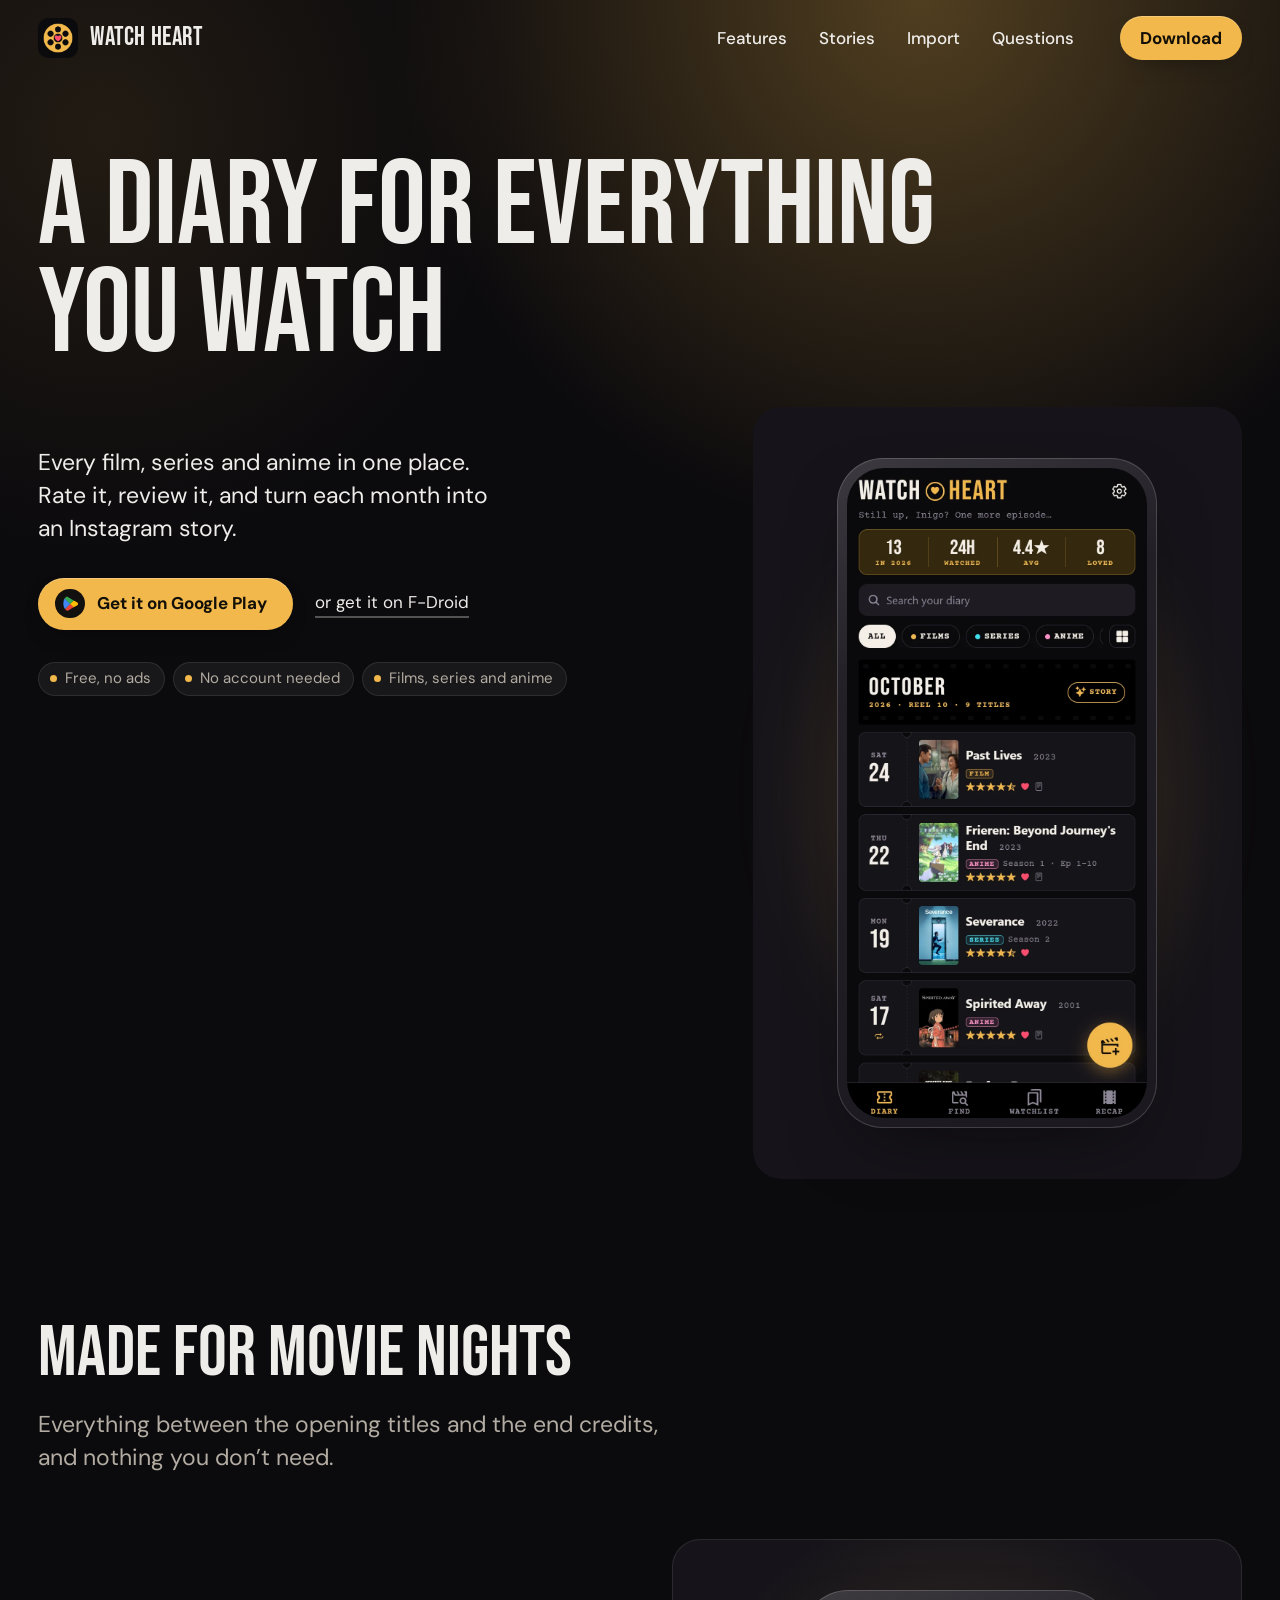
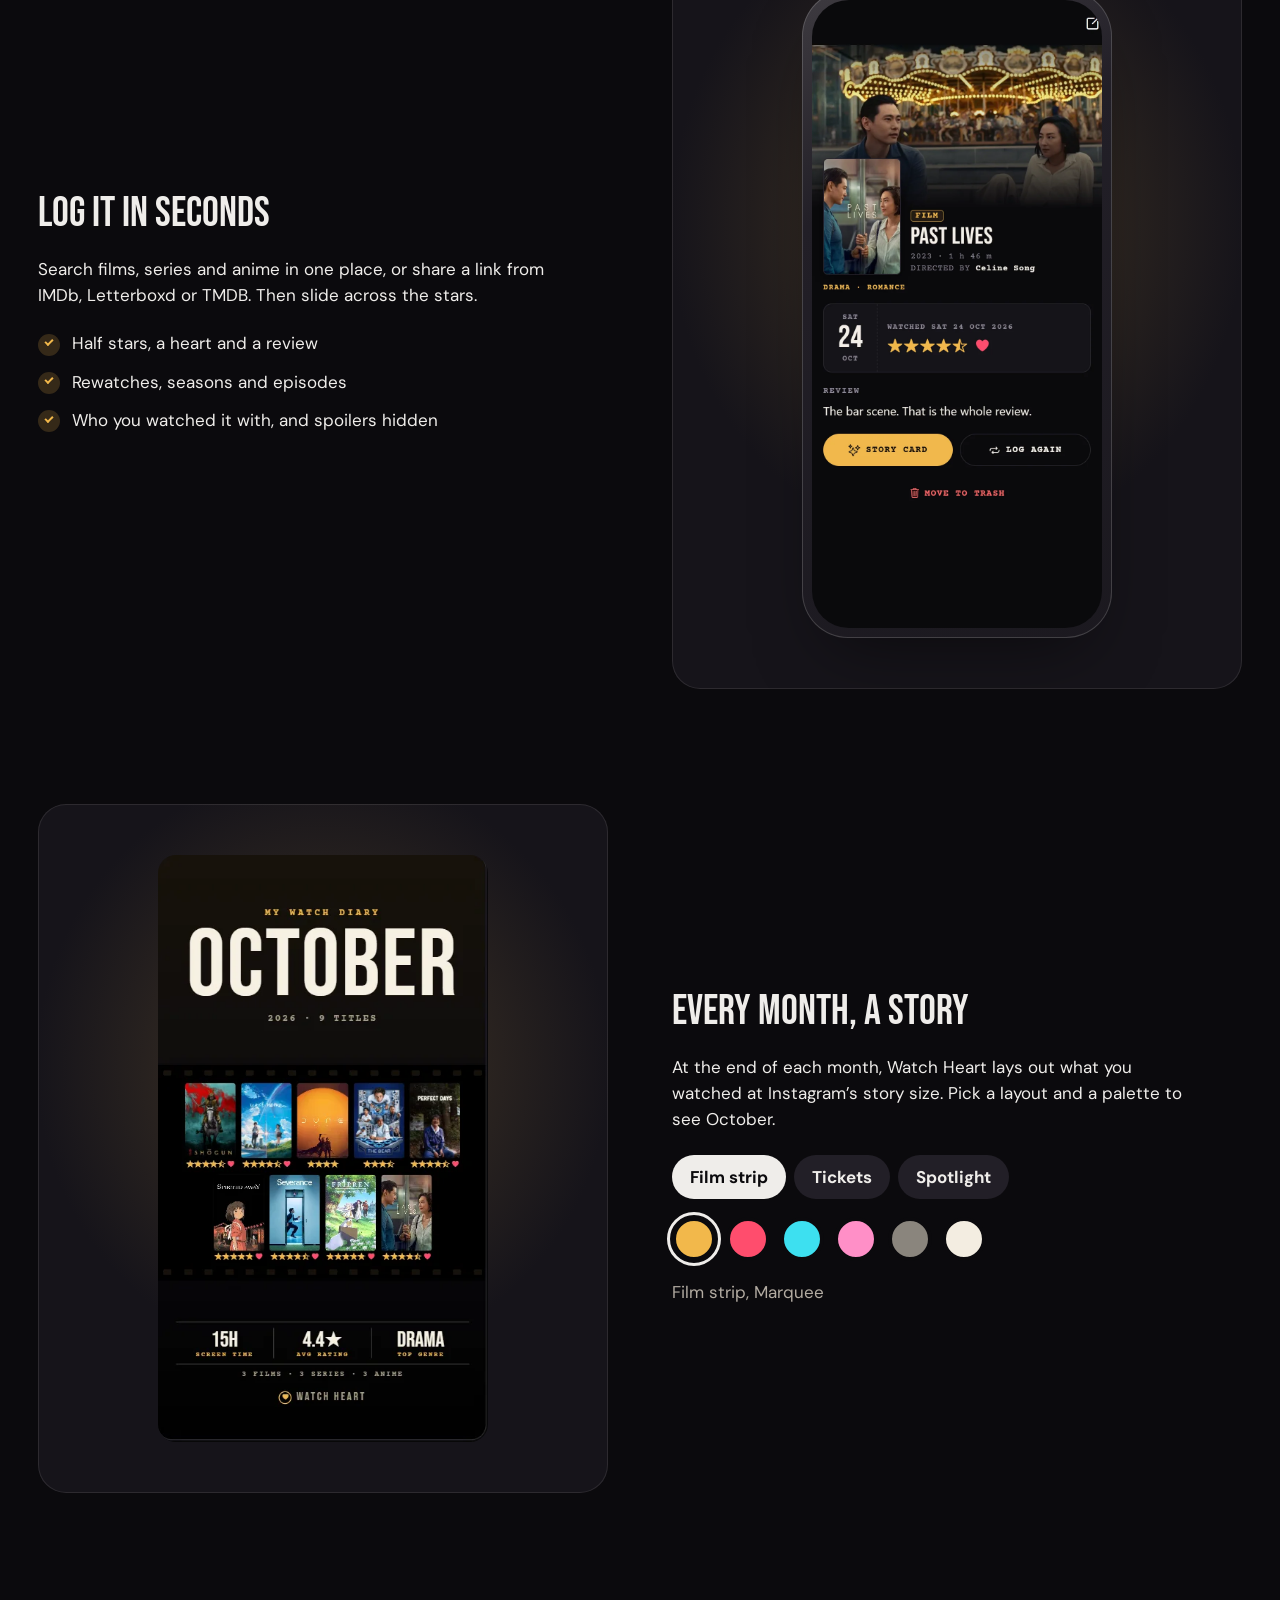
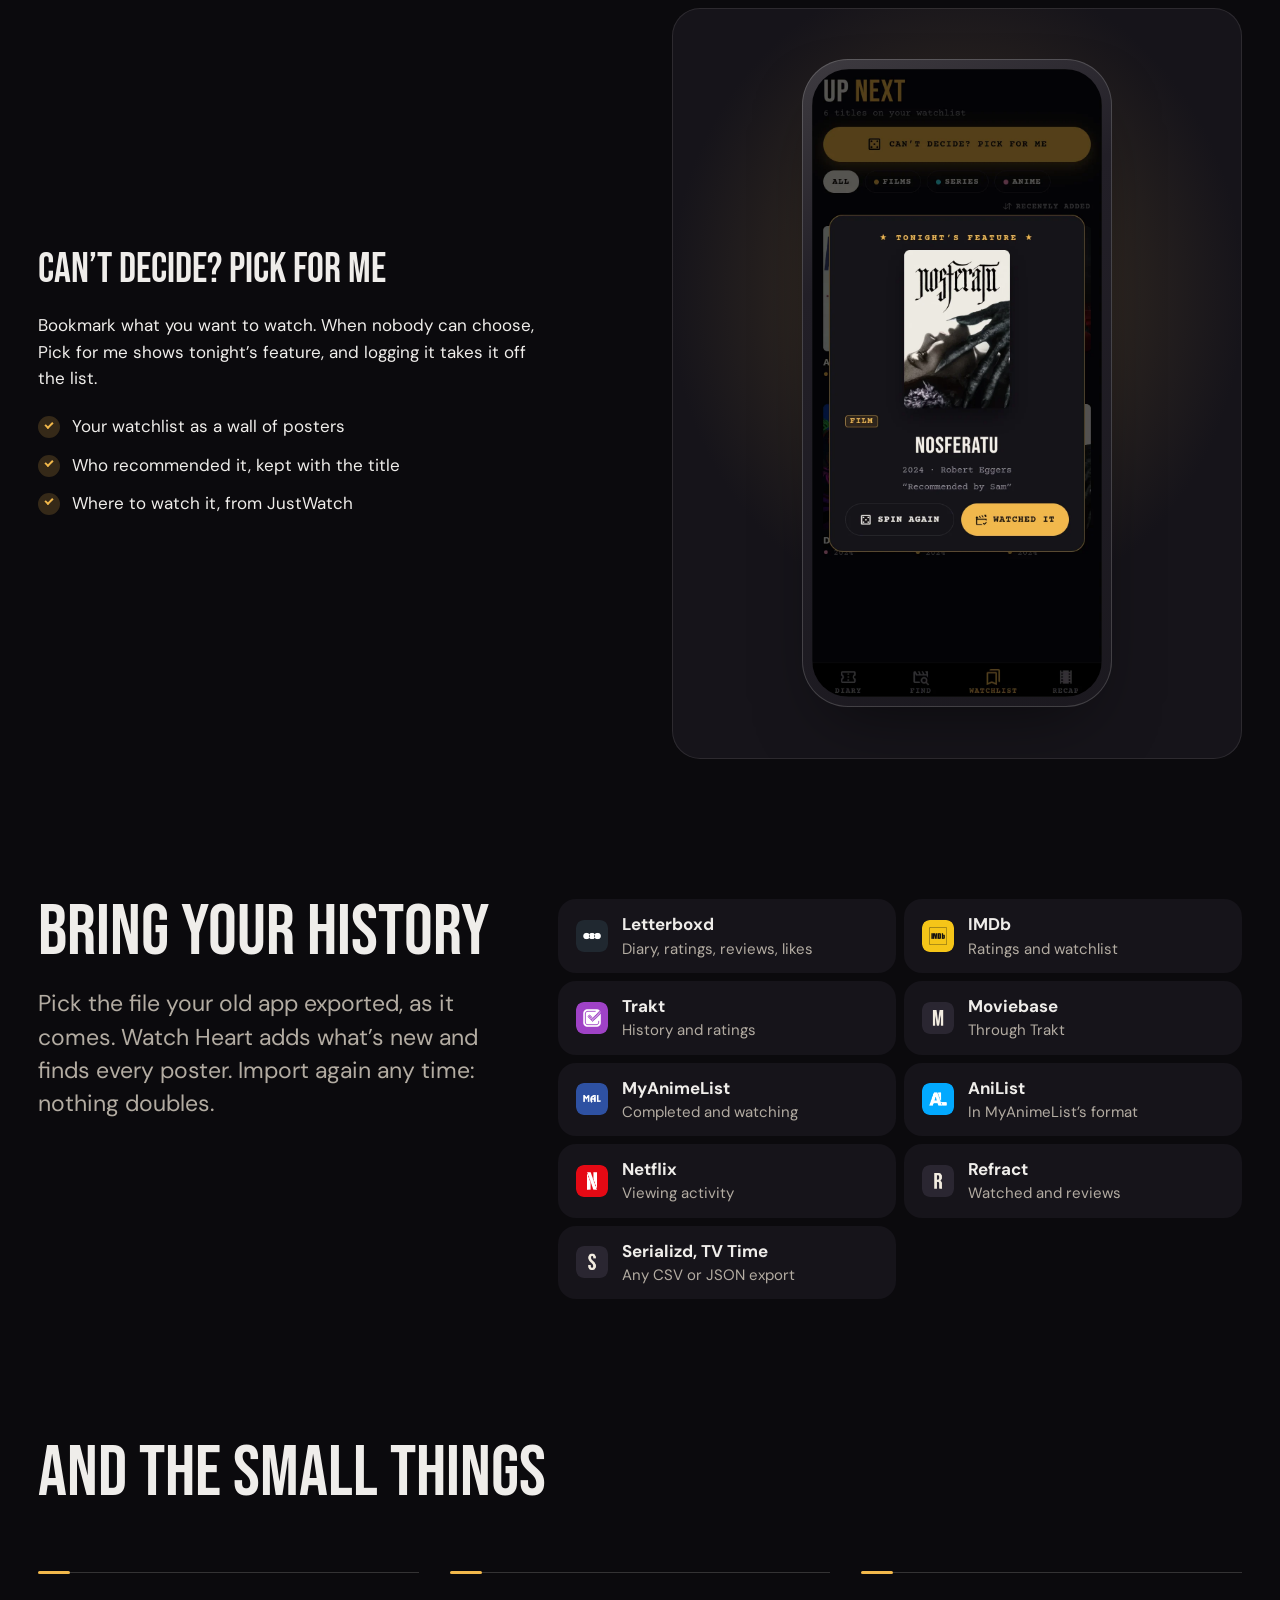
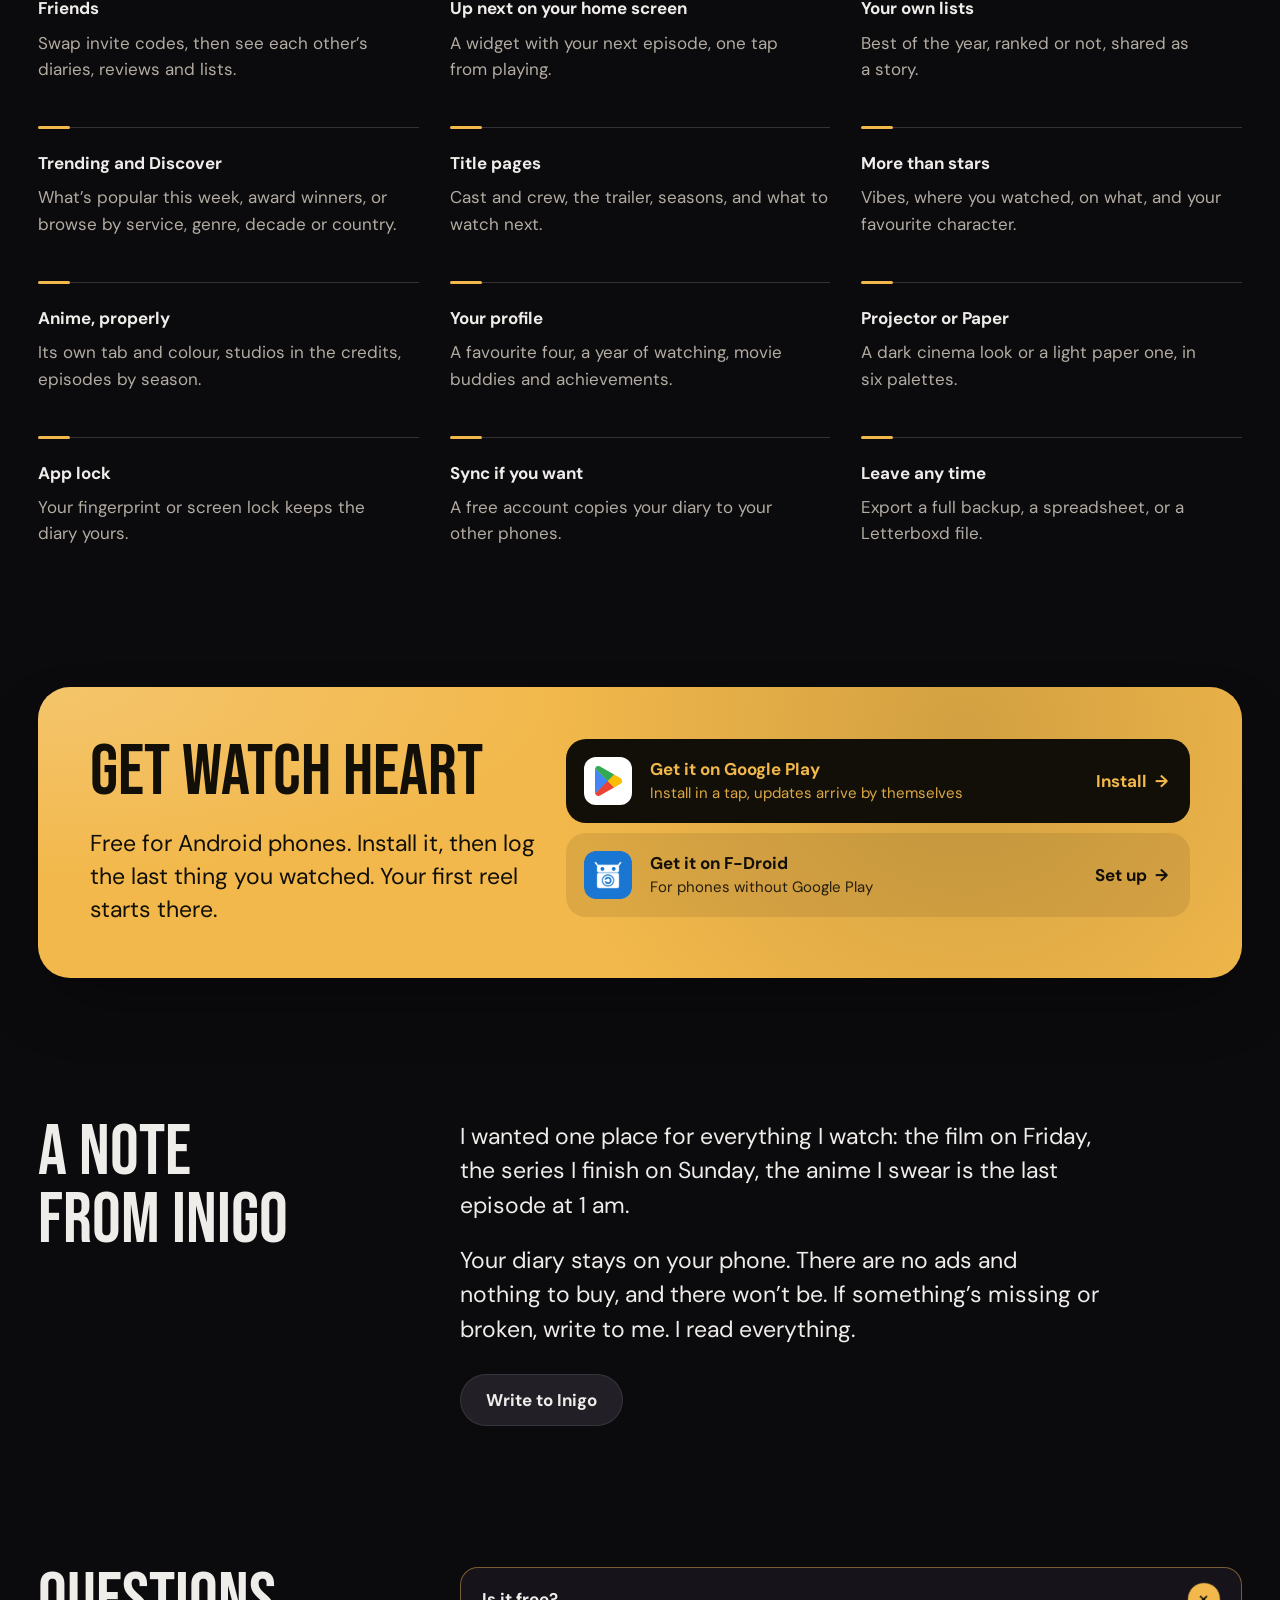
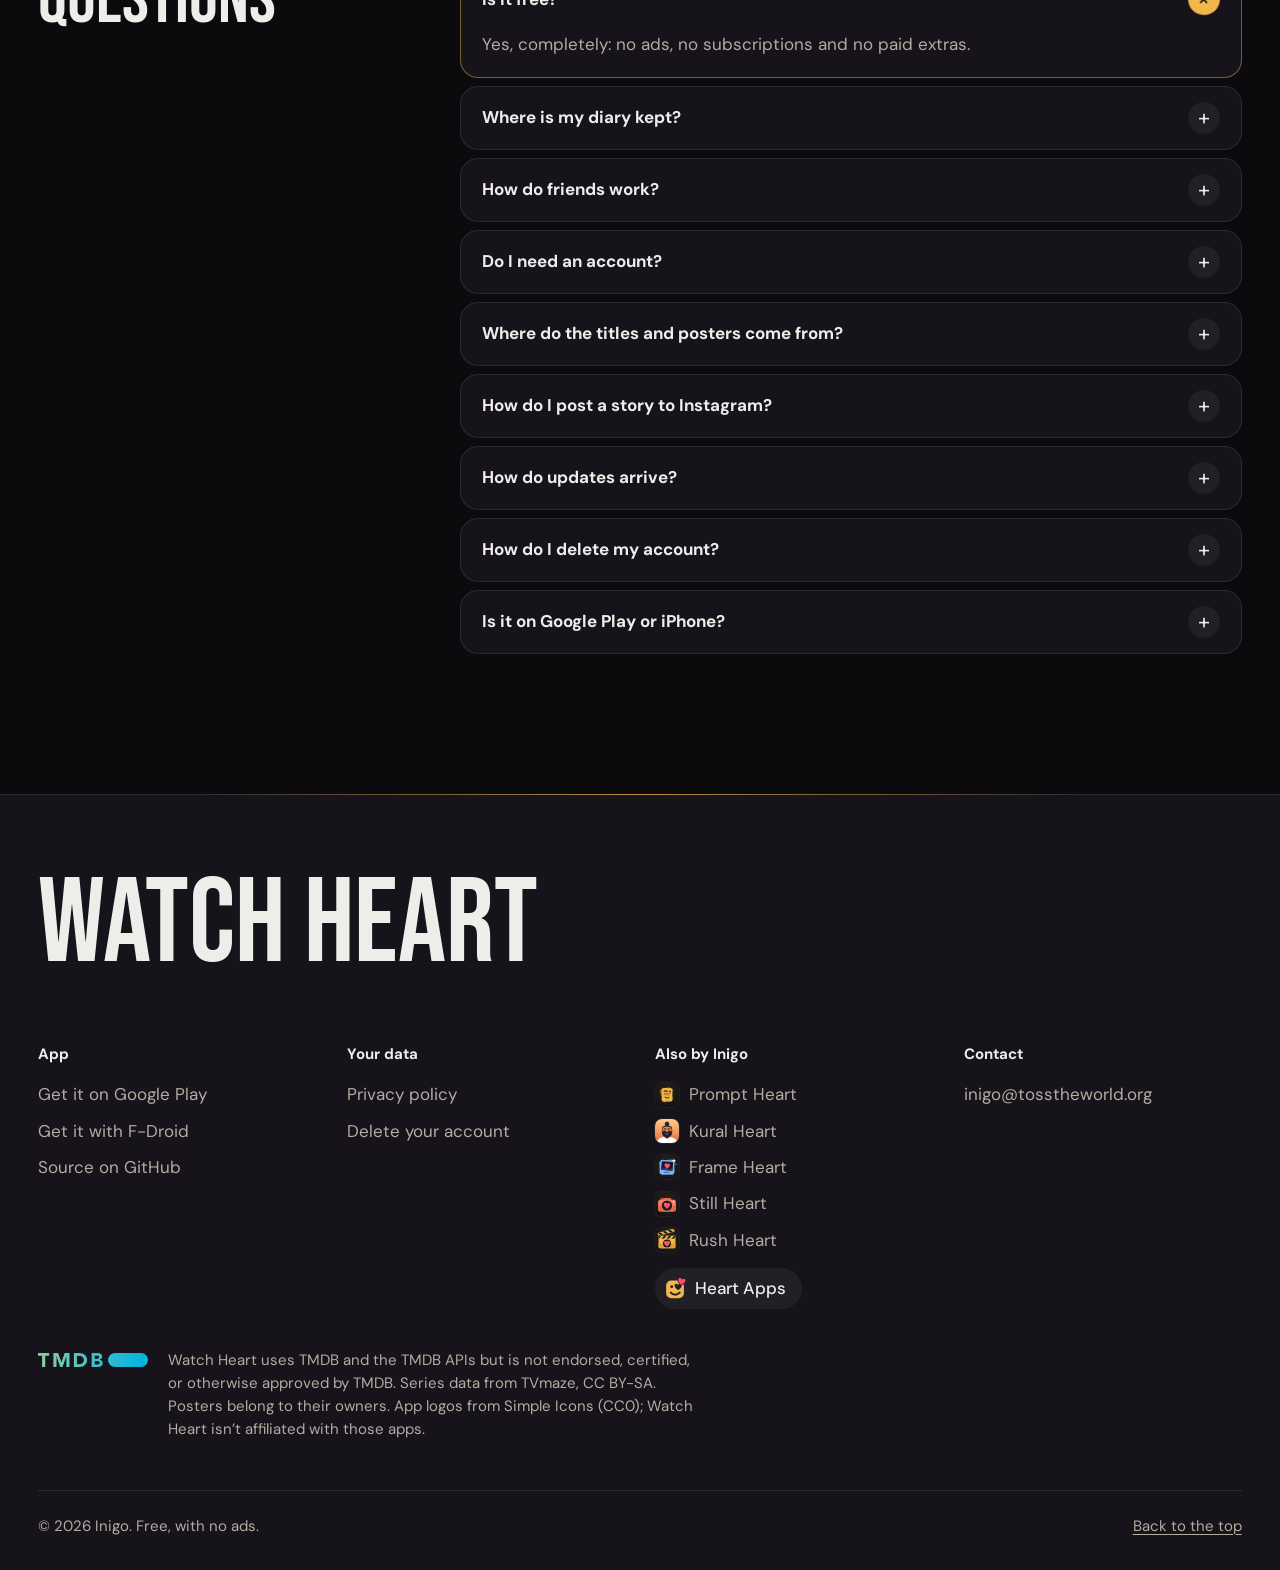
==== index.html @ 6d8dd328 "Point downloads to Google Play Watch Heart is live on Google Play. The hero, the ways list, the foot" ====
<!doctype html>
<html lang="en">
<head>
  <meta charset="utf-8">
  <meta name="viewport" content="width=device-width, initial-scale=1">
  <meta name="color-scheme" content="dark">
  <title>Watch Heart · Film, series and anime diary for Android</title>
  <meta name="description" content="Watch Heart is a free Android diary for every film, series and anime you watch. Rate in half stars, review, keep a watchlist, import from Letterboxd, IMDb, Trakt and more, and turn each month into an Instagram story.">
  <meta name="theme-color" content="#0B0A0D">
  <meta property="og:title" content="Watch Heart">
  <meta property="og:description" content="Your film, series and anime diary. Free, no ads.">
  <meta property="og:image" content="https://inigo-code.github.io/watch-heart-site/assets/stories/strip-marquee.webp">
  <link rel="icon" href="assets/favicon.png">
  <link rel="preconnect" href="https://fonts.googleapis.com">
  <link rel="preconnect" href="https://fonts.gstatic.com" crossorigin>
  <link href="https://fonts.googleapis.com/css2?family=Bebas+Neue&family=DM+Sans:opsz,wght@9..40,400;9..40,500;9..40,700&display=swap" rel="stylesheet">
  <link rel="stylesheet" href="heart.css">
  <link rel="stylesheet" href="theme.css">
  <script>document.documentElement.classList.add('js')</script>
</head>
<body>
<main id="top">

  <header class="bar wrap">
    <a class="brand" href="#top" aria-label="Watch Heart, back to top"><img src="assets/icon.png" width="40" height="40" alt="">Watch Heart</a>
    <nav aria-label="Sections">
      <a href="#features">Features</a>
      <a href="#stories">Stories</a>
      <a href="#import">Import</a>
      <a href="#questions">Questions</a>
    </nav>
    <a class="button button-small" href="#get">Download</a>
  </header>

  <!-- The headline across the page, then the words beside the diary -->
  <section class="hero wrap" aria-labelledby="hero-title">
    <div class="hero-text">
      <h1 id="hero-title" class="h1" data-reveal>A diary for everything<br> you watch</h1>
      <div class="hero-side">
        <p class="lede" data-reveal style="--i:1">Every film, series and anime in one place. Rate it, review it, and turn each month into an Instagram story.</p>
        <p class="actions" data-reveal style="--i:2">
          <a class="button" href="https://play.google.com/store/apps/details?id=com.inigocode.watchheart"><svg class="play-logo" viewBox="0 0 29 32" aria-hidden="true" focusable="false"><path d="M13.54 15.28.12 29.34a3.66 3.66 0 0 0 5.33 2.16l15.1-8.6Z" fill="#EA4335"/><path d="m27.11 12.89-6.53-3.74-7.35 6.45 7.38 7.28 6.48-3.7a3.54 3.54 0 0 0 1.5-4.79 3.62 3.62 0 0 0-1.5-1.5z" fill="#FBBC04"/><path d="M.12 2.66a3.57 3.57 0 0 0-.12.92v24.84a3.57 3.57 0 0 0 .12.92L14 15.64Z" fill="#4285F4"/><path d="m13.64 16 6.94-6.85L5.5.51A3.73 3.73 0 0 0 3.63 0 3.64 3.64 0 0 0 .12 2.65Z" fill="#34A853"/></svg>Get it on Google Play</a>
          <a class="link" href="fdroid.html">or get it on F-Droid</a>
        </p>
        <ul class="facts" data-reveal style="--i:3"><li>Free, no ads</li><li>No account needed</li><li>Films, series and anime</li></ul>
      </div>
    </div>
    <figure class="hero-media"><div class="phone" data-reveal style="--i:2"><img src="assets/screens/diary.webp" width="824" height="1784" alt="The diary: October as a reel of film, each viewing a ticket stub with its poster, stars and a heart" fetchpriority="high"></div></figure>
  </section>

  <!-- Three things it does, one picture each -->
  <section id="features" class="section wrap" aria-labelledby="features-title">
    <div class="head">
      <h2 id="features-title" class="h2" data-reveal>Made for movie nights</h2>
      <p data-reveal style="--i:1">Everything between the opening titles and the end credits, and nothing you don’t need.</p>
    </div>
    <div class="rows">
      <article class="row" aria-labelledby="f1">
        <div class="row-text">
          <h3 id="f1" class="h3" data-reveal>Log it in seconds</h3>
          <p data-reveal style="--i:1">Search films, series and anime in one place, or share a link from IMDb, Letterboxd or TMDB. Then slide across the stars.</p>
          <ul class="ticks" data-reveal style="--i:2">
            <li>Half stars, a heart and a review</li>
            <li>Rewatches, seasons and episodes</li>
            <li>Who you watched it with, and spoilers hidden</li>
          </ul>
        </div>
        <figure class="row-media"><div class="phone" data-reveal><img src="assets/screens/entry.webp" width="824" height="1784" alt="Past Lives in the diary: watched Saturday, four and a half stars, loved, with a one-line review" loading="lazy" decoding="async"></div></figure>
      </article>

      <article id="stories" class="row" aria-labelledby="f2">
        <div class="row-text">
          <h3 id="f2" class="h3" data-reveal>Every month, a story</h3>
          <p data-reveal style="--i:1">At the end of each month, Watch Heart lays out what you watched at Instagram’s story size. Pick a layout and a palette to see October.</p>
          <div class="maker" data-reveal style="--i:2">
            <div class="choice" role="radiogroup" aria-label="Layout" id="layouts">
              <button type="button" role="radio" aria-checked="true" data-layout="strip">Film strip</button>
              <button type="button" role="radio" aria-checked="false" data-layout="tickets">Tickets</button>
              <button type="button" role="radio" aria-checked="false" data-layout="spotlight">Spotlight</button>
            </div>
            <div class="swatches" role="radiogroup" aria-label="Palette" id="palettes">
              <button type="button" role="radio" aria-checked="true" data-palette="marquee" aria-label="Marquee" style="--sw:#F2B84B"></button>
              <button type="button" role="radio" aria-checked="false" data-palette="velvet" aria-label="Velvet" style="--sw:#FF4D6D"></button>
              <button type="button" role="radio" aria-checked="false" data-palette="neon" aria-label="Neon" style="--sw:#3DE0F0"></button>
              <button type="button" role="radio" aria-checked="false" data-palette="sakura" aria-label="Sakura" style="--sw:#FF8FC7"></button>
              <button type="button" role="radio" aria-checked="false" data-palette="noir" aria-label="Noir" style="--sw:#8A857D"></button>
              <button type="button" role="radio" aria-checked="false" data-palette="paper" aria-label="Paper" style="--sw:#F3EDE1"></button>
            </div>
            <p class="soft" id="story-name" aria-live="polite">Film strip, Marquee</p>
          </div>
        </div>
        <figure class="row-media"><img class="story" id="story-img" src="assets/stories/strip-marquee.webp" width="540" height="960" alt="October as a film-strip story in the Marquee palette: nine posters, 15 hours watched, 4.4 stars on average" loading="lazy" decoding="async" data-reveal></figure>
      </article>

      <article class="row" aria-labelledby="f3">
        <div class="row-text">
          <h3 id="f3" class="h3" data-reveal>Can’t decide? Pick for me</h3>
          <p data-reveal style="--i:1">Bookmark what you want to watch. When nobody can choose, Pick for me shows tonight’s feature, and logging it takes it off the list.</p>
          <ul class="ticks" data-reveal style="--i:2">
            <li>Your watchlist as a wall of posters</li>
            <li>Who recommended it, kept with the title</li>
            <li>Where to watch it, from JustWatch</li>
          </ul>
        </div>
        <figure class="row-media"><div class="phone" data-reveal><img src="assets/screens/pick.webp" width="824" height="1784" alt="Tonight’s feature: the watchlist picks Nosferatu, recommended by Sam" loading="lazy" decoding="async"></div></figure>
      </article>
    </div>
  </section>

  <!-- Import: the apps it reads, as a plain list -->
  <section id="import" class="section wrap" aria-labelledby="import-title">
    <div class="import">
      <div class="head">
        <h2 id="import-title" class="h2" data-reveal>Bring your history</h2>
        <p data-reveal style="--i:1">Pick the file your old app exported, as it comes. Watch Heart adds what’s new and finds every poster. Import again any time: nothing doubles.</p>
      </div>
      <ul class="sources" data-reveal style="--i:1">
        <li><img src="assets/logos/letterboxd.png" width="32" height="32" alt=""><span><strong>Letterboxd</strong><span>Diary, ratings, reviews, likes</span></span></li>
        <li><img src="assets/logos/imdb.png" width="32" height="32" alt=""><span><strong>IMDb</strong><span>Ratings and watchlist</span></span></li>
        <li><img src="assets/logos/trakt.png" width="32" height="32" alt=""><span><strong>Trakt</strong><span>History and ratings</span></span></li>
        <li><img src="assets/logos/moviebase.png" width="32" height="32" alt=""><span><strong>Moviebase</strong><span>Through Trakt</span></span></li>
        <li><img src="assets/logos/myanimelist.png" width="32" height="32" alt=""><span><strong>MyAnimeList</strong><span>Completed and watching</span></span></li>
        <li><img src="assets/logos/anilist.png" width="32" height="32" alt=""><span><strong>AniList</strong><span>In MyAnimeList’s format</span></span></li>
        <li><img src="assets/logos/netflix.png" width="32" height="32" alt=""><span><strong>Netflix</strong><span>Viewing activity</span></span></li>
        <li><img src="assets/logos/refract.png" width="32" height="32" alt=""><span><strong>Refract</strong><span>Watched and reviews</span></span></li>
        <li><img src="assets/logos/serializd.png" width="32" height="32" alt=""><span><strong>Serializd, TV Time</strong><span>Any CSV or JSON export</span></span></li>
      </ul>
    </div>
  </section>

  <!-- The smaller things, as a plain list -->
  <section class="section wrap" aria-labelledby="more-title">
    <div class="head"><h2 id="more-title" class="h2" data-reveal>And the small things</h2></div>
    <dl class="more" data-reveal style="--i:1">
      <div><dt>Friends</dt><dd>Swap invite codes, then see each other’s diaries, reviews and lists.</dd></div>
      <div><dt>Up next on your home screen</dt><dd>A widget with your next episode, one tap from playing.</dd></div>
      <div><dt>Your own lists</dt><dd>Best of the year, ranked or not, shared as a story.</dd></div>
      <div><dt>Trending and Discover</dt><dd>What’s popular this week, award winners, or browse by service, genre, decade or country.</dd></div>
      <div><dt>Title pages</dt><dd>Cast and crew, the trailer, seasons, and what to watch next.</dd></div>
      <div><dt>More than stars</dt><dd>Vibes, where you watched, on what, and your favourite character.</dd></div>
      <div><dt>Anime, properly</dt><dd>Its own tab and colour, studios in the credits, episodes by season.</dd></div>
      <div><dt>Your profile</dt><dd>A favourite four, a year of watching, movie buddies and achievements.</dd></div>
      <div><dt>Projector or Paper</dt><dd>A dark cinema look or a light paper one, in six palettes.</dd></div>
      <div><dt>App lock</dt><dd>Your fingerprint or screen lock keeps the diary yours.</dd></div>
      <div><dt>Sync if you want</dt><dd>A free account copies your diary to your other phones.</dd></div>
      <div><dt>Leave any time</dt><dd>Export a full backup, a spreadsheet, or a Letterboxd file.</dd></div>
    </dl>
  </section>

  <!-- Get it -->
  <section id="get" class="section wrap" aria-labelledby="get-title">
    <div class="get">
      <div class="head">
        <h2 id="get-title" class="h2" data-reveal>Get Watch Heart</h2>
        <p data-reveal style="--i:1">Free for Android phones. Install it, then log the last thing you watched. Your first reel starts there.</p>
      </div>
      <div class="ways">
        <a class="way way-main" href="https://play.google.com/store/apps/details?id=com.inigocode.watchheart" data-reveal><img class="way-play" src="assets/logos/google-play.svg" width="48" height="48" alt=""><span><strong>Get it on Google Play</strong><span>Install in a tap, updates arrive by themselves</span></span><span class="go">Install</span></a>
        <a class="way" href="fdroid.html" data-reveal style="--i:1"><img src="assets/logos/fdroid.png" width="48" height="48" alt=""><span><strong>Get it on F-Droid</strong><span>For phones without Google Play</span></span><span class="go">Set up</span></a>
      </div>
    </div>
  </section>

  <!-- A note from the maker -->
  <section class="section wrap" aria-labelledby="note-title">
    <div class="note">
      <h2 id="note-title" class="h2" data-reveal>A note from Inigo</h2>
      <div data-reveal style="--i:1">
        <div class="copy">
          <p>I wanted one place for everything I watch: the film on Friday, the series I finish on Sunday, the anime I swear is the last episode at 1 am.</p>
          <p>Your diary stays on your phone. There are no ads and nothing to buy, and there won’t be. If something’s missing or broken, write to me. I read everything.</p>
        </div>
        <p class="actions"><a class="button button-tone" href="mailto:inigo@tosstheworld.org?subject=Watch%20Heart">Write to Inigo</a></p>
      </div>
    </div>
  </section>

  <!-- Questions -->
  <section id="questions" class="section wrap" aria-labelledby="faq-title">
    <div class="faq">
      <div class="head"><h2 id="faq-title" class="h2" data-reveal>Questions</h2></div>
      <div class="faq-list" data-reveal style="--i:1">
        <details name="faq" open><summary>Is it free?</summary><p>Yes, completely: no ads, no subscriptions and no paid extras.</p></details>
        <details name="faq"><summary>Where is my diary kept?</summary><p>On your phone. If you sign in, a copy is kept in your private account so your devices stay in sync; nobody else can read it unless you add them as a friend.</p></details>
        <details name="faq"><summary>How do friends work?</summary><p>Sign in, open Friends and share your invite code. Anyone who enters it becomes your friend, both ways, and you see each other’s diaries, reviews and lists. In Settings you choose what friends see. Who you watched with and your tags are never shared, and you can unfriend or make a new code any time.</p></details>
        <details name="faq"><summary>Do I need an account?</summary><p>No. Everything works without one. An account only adds backup and sync.</p></details>
        <details name="faq"><summary>Where do the titles and posters come from?</summary><p>From TMDB, the free film and TV database, and from TVmaze for series. IMDb, Rotten Tomatoes and Metacritic scores come from OMDb, and where to watch from JustWatch.</p></details>
        <details name="faq"><summary>How do I post a story to Instagram?</summary><p>Open Recap, choose the month and a look, tap Share to story, then pick Instagram and Story. You can save it to your photos too.</p></details>
        <details name="faq"><summary>How do updates arrive?</summary><p>Smaller improvements arrive inside the app by themselves. For new versions, Google Play or F-Droid updates it like any other app, and your diary stays.</p></details>
        <details name="faq"><summary>How do I delete my account?</summary><p>In the app: Settings, tap your email under Account, then Delete account. There’s also a <a class="link" href="delete-account.html">page for it</a>.</p></details>
        <details name="faq"><summary>Is it on Google Play or iPhone?</summary><p>It’s on <a class="link" href="https://play.google.com/store/apps/details?id=com.inigocode.watchheart">Google Play</a>, and on F-Droid for phones without it. It’s an Android app; there is no iPhone version.</p></details>
      </div>
    </div>
  </section>

</main>

<footer class="foot">
  <div class="wrap">
    <p class="foot-name" aria-hidden="true">Watch Heart</p>
    <div class="foot-cols">
      <nav aria-label="App"><h2>App</h2><a href="https://play.google.com/store/apps/details?id=com.inigocode.watchheart">Get it on Google Play</a><a href="fdroid.html">Get it with F-Droid</a><a href="https://github.com/inigo-code/watch-heart">Source on GitHub</a></nav>
      <nav aria-label="Your data"><h2>Your data</h2><a href="privacy.html">Privacy policy</a><a href="delete-account.html">Delete your account</a></nav>
      <nav aria-label="Also by Inigo"><h2>Also by Inigo</h2><a class="to-app" href="https://inigo-code.github.io/prompt-heart-site/"><img src="assets/prompt-heart.png" width="24" height="24" alt="">Prompt Heart</a><a class="to-app" href="https://inigo-code.github.io/kural-heart-site/"><img src="assets/kural-heart.png" width="24" height="24" alt="">Kural Heart</a><a class="to-app" href="https://inigo-code.github.io/frame-heart-site/"><img src="assets/frame-heart.svg" width="24" height="24" alt="">Frame Heart</a><a class="to-app" href="https://inigo-code.github.io/still-heart-site/"><img src="assets/still-heart.svg" width="24" height="24" alt="">Still Heart</a><a class="to-app" href="https://inigo-code.github.io/rush-heart-site/"><img src="assets/rush-heart.svg" width="24" height="24" alt="">Rush Heart</a><a class="to-home" href="https://inigo-code.github.io/"><img src="assets/heart-apps.svg" width="20" height="20" alt="">Heart Apps</a></nav>
      <nav aria-label="Contact"><h2>Contact</h2><a href="mailto:inigo@tosstheworld.org?subject=Watch%20Heart">inigo@tosstheworld.org</a></nav>
    </div>
    <div class="credits">
      <img src="assets/tmdb-logo.png" width="110" height="14" alt="TMDB">
      <p>Watch Heart uses TMDB and the TMDB APIs but is not endorsed, certified, or otherwise approved by TMDB. Series data from TVmaze, CC BY-SA. Posters belong to their owners. App logos from Simple Icons (CC0); Watch Heart isn’t affiliated with those apps.</p>
    </div>
    <div class="foot-last"><p>© 2026 Inigo. Free, with no ads.</p><a href="#top">Back to the top</a></div>
  </div>
</footer>

<script src="heart.js" defer></script>
<script src="site.js" defer></script>
</body>
</html>
---- heart.css ----
/* Heart: the shared layout of the Heart Apps sites. Each site sets its own colours and faces in
   its theme file; everything here reads only the tokens below. */

:root {
  /* Dark by default, so scrollbars, form fields and the loading canvas are dark too. Themes that follow the system say light dark. */
  color-scheme: dark;
  --bg: #0E0D10;
  --surface: #18161B;
  --surface-2: #232026;
  --ink: #EFEDEA;
  --muted: #B3ACA2;
  --accent: #F2B84B;
  --accent-ink: #121110;
  --accent-hover: #F6C76E;
  --field: var(--accent);
  --field-ink: var(--accent-ink);
  --font-display: 'DM Sans', system-ui, sans-serif;
  --font-text: 'DM Sans', system-ui, sans-serif;
  --display-weight: 700;
  --display-track: -0.035em;
  --display-case: none;
  --s-small: 0.9375rem;
  --s-body: 1.0625rem;
  --s-lede: clamp(1.1875rem, 1rem + 0.6vw, 1.4375rem);
  --s-head: clamp(1.5rem, 1.15rem + 1vw, 2rem);
  --s-h2: clamp(2.25rem, 1.4rem + 3vw, 4rem);
  --s-h1: clamp(2.75rem, 1.2rem + 5.6vw, 6.25rem);
  --margin: clamp(1rem, 3vw, 2.5rem);
  --max: 1240px;
  --gap: clamp(1rem, 2.4vw, 2rem);
  --section: clamp(6rem, 11vw, 10rem);
  --radius: 28px;
  --ease-out: cubic-bezier(0.22, 1, 0.36, 1);
  /* Read from the colours above, so every theme gets its own lines, glows and shadows. */
  --line: color-mix(in srgb, var(--ink) 10%, transparent);
  --line-strong: color-mix(in srgb, var(--ink) 18%, transparent);
  --glow: color-mix(in srgb, var(--accent) 30%, transparent);
  --shadow: 0 30px 70px -28px rgb(0 0 0 / 0.55);
}

*, *::before, *::after { box-sizing: border-box; }
html { scrollbar-color: color-mix(in srgb, var(--ink) 24%, transparent) var(--bg); caret-color: var(--accent); -webkit-text-size-adjust: 100%; scroll-behavior: smooth; scroll-padding-top: 96px; }
body { margin: 0; overflow-x: clip; background: var(--bg); color: var(--ink); font: 400 var(--s-body)/1.55 var(--font-text); -webkit-font-smoothing: antialiased; text-rendering: optimizeLegibility; }
img { display: block; max-width: 100%; height: auto; }
a { color: inherit; text-underline-offset: 0.2em; text-decoration-thickness: from-font; }
p, li, dd, dt, summary, figcaption { text-wrap: pretty; }
h1, h2, h3, p, ul, ol, dl, dd, figure { margin: 0; }
ul, ol { padding: 0; list-style: none; }
button { font: inherit; color: inherit; background: none; border: 0; padding: 0; cursor: pointer; }
:focus-visible { outline: 3px solid var(--accent); outline-offset: 3px; border-radius: 6px; }
::selection { background: var(--accent); color: var(--accent-ink); }
.nums { font-variant-numeric: tabular-nums; }
.visually-hidden { position: absolute; width: 1px; height: 1px; overflow: hidden; clip-path: inset(50%); white-space: nowrap; }

.wrap { width: 100%; max-width: calc(var(--max) + 2 * var(--margin)); margin-inline: auto; padding-inline: var(--margin); }
.section { padding-block: var(--section) 0; }

/* The lit ground: the page's own colour glows from the top. */
main { position: relative; isolation: isolate; }
main::before { content: ''; position: absolute; inset: 0 0 auto; z-index: -1; pointer-events: none; }
main::before { height: min(1100px, 130vh); background: radial-gradient(60% 70% at 72% 0%, var(--glow), transparent 70%), radial-gradient(45% 55% at 8% 12%, color-mix(in srgb, var(--accent) 10%, transparent), transparent 70%); }

/* ---------- type ---------- */
.h1, .h2, .h3 { font-family: var(--font-display); font-weight: var(--display-weight); text-transform: var(--display-case); text-wrap: balance; }
.h1 { font-size: var(--s-h1); line-height: 0.98; letter-spacing: var(--display-track); }
.h2 { font-size: var(--s-h2); line-height: 1.04; letter-spacing: calc(var(--display-track) * 0.8); }
.h3 { font-size: var(--s-head); line-height: 1.15; letter-spacing: calc(var(--display-track) * 0.4); }
.lede { font-size: var(--s-lede); line-height: 1.45; max-width: 34ch; }
.soft { color: var(--muted); }
.copy p + p { margin-top: 0.9em; }
.head { display: grid; gap: 20px; max-width: 46rem; margin-bottom: clamp(2.5rem, 5vw, 4rem); }
.head p { font-size: var(--s-lede); line-height: 1.45; max-width: 40ch; color: var(--muted); }
.get .head p { color: inherit; }

/* ---------- controls ---------- */
.button { position: relative; display: inline-flex; align-items: center; justify-content: center; gap: 10px; min-height: 52px; padding: 0 26px; border-radius: 999px; background: var(--accent); color: var(--accent-ink); font-weight: 700; text-decoration: none; box-shadow: 0 10px 24px -14px rgb(0 0 0 / 0.6), inset 0 1px 0 rgb(255 255 255 / 0.25); transition: transform 160ms var(--ease-out), background-color 180ms ease, box-shadow 220ms ease; }
.button:active { transform: translateY(0) scale(0.96); }
.button-tone { background: var(--surface-2); color: var(--ink); box-shadow: inset 0 0 0 1px var(--line); }
.button-small { min-height: 44px; padding: 0 20px; }
/* A link's underline: faint at rest, drawn across in full on hover. */
.link { text-decoration: none; background: linear-gradient(currentColor, currentColor) 0 100% / 0 2px no-repeat, linear-gradient(color-mix(in srgb, currentColor 32%, transparent), color-mix(in srgb, currentColor 32%, transparent)) 0 100% / 100% 2px no-repeat; padding-bottom: 3px; transition: background-size 320ms var(--ease-out); }
@media (hover: hover) and (pointer: fine) {
  .button:hover { background: var(--accent-hover); transform: translateY(-2px); box-shadow: 0 16px 30px -14px rgb(0 0 0 / 0.65), inset 0 1px 0 rgb(255 255 255 / 0.25); }
  .button:active { transform: translateY(0) scale(0.96); }
  .button-tone:hover { background: color-mix(in srgb, var(--surface-2) 80%, var(--ink) 10%); box-shadow: inset 0 0 0 1px var(--line-strong); }
  .link:hover { background-size: 100% 2px, 100% 2px; }
}
.actions { display: flex; flex-wrap: wrap; align-items: center; gap: 14px 22px; }

/* ---------- the bar: it stays at the top, over a frosted strip ---------- */
.bar { position: sticky; top: 0; z-index: 50; display: flex; align-items: center; gap: 24px; min-height: 76px; }
.bar::before { content: ''; position: absolute; inset: 0 calc(50% - 50vw); z-index: -1; background: color-mix(in srgb, var(--bg) 78%, transparent); -webkit-backdrop-filter: blur(16px) saturate(1.4); backdrop-filter: blur(16px) saturate(1.4); border-bottom: 1px solid transparent; opacity: 0; transition: opacity 240ms ease, border-color 240ms ease; }
.bar.is-stuck::before { opacity: 1; border-bottom-color: var(--line); }
.brand { display: inline-flex; align-items: center; gap: 12px; min-height: 44px; font-family: var(--font-display); font-weight: var(--display-weight); font-size: var(--s-body); text-transform: var(--display-case); text-decoration: none; letter-spacing: -0.01em; }
.brand img { width: 40px; height: 40px; border-radius: 11px; transition: transform 300ms var(--ease-out); }
.bar nav { display: flex; gap: 4px; margin-left: auto; }
.bar nav + .button, .bar nav + .menu-button + .button { margin-left: 8px; }
.bar nav a { display: inline-flex; align-items: center; min-height: 40px; padding: 0 14px; border-radius: 999px; text-decoration: none; font-weight: 500; transition: color 180ms ease, background-color 180ms ease; }
.menu-button { display: none; }
@media (hover: hover) and (pointer: fine) {
  .bar nav a:hover { background: color-mix(in srgb, var(--ink) 8%, transparent); }
  .brand:hover img { transform: rotate(-8deg) scale(1.06); }
}

/* ---------- the hero ---------- */
.hero { display: grid; grid-template-columns: minmax(0, 7fr) minmax(0, 5fr); gap: var(--gap); align-items: center; padding-block: clamp(2rem, 6vw, 5rem) 0; }
.hero-text { display: grid; gap: 32px; align-content: center; }
.hero-text .lede { max-width: 30ch; }
.facts { display: flex; flex-wrap: wrap; gap: 8px; color: var(--muted); font-size: var(--s-small); }
.facts li { display: inline-flex; align-items: center; gap: 8px; min-height: 34px; padding: 0 14px 0 12px; border-radius: 999px; background: color-mix(in srgb, var(--ink) 6%, transparent); box-shadow: inset 0 0 0 1px var(--line); }
.facts li::before { content: ''; width: 7px; height: 7px; border-radius: 50%; background: var(--accent); }
.hero-media { position: relative; display: grid; justify-items: center; }
/* A soft pool of the accent colour under the hero's picture. */
.hero-media::before { content: ''; position: absolute; inset: 8% 4%; z-index: -1; border-radius: 50%; background: radial-gradient(closest-side, var(--glow), transparent); filter: blur(30px); }

/* A phone: the screen in a bezel with a lit edge, standing off the page. */
.phone { position: relative; width: min(100%, 310px); padding: 10px; border-radius: 46px; background: linear-gradient(155deg, color-mix(in srgb, var(--surface-2) 70%, var(--ink) 14%), var(--surface-2) 30%, color-mix(in srgb, var(--surface-2) 80%, #000) 100%); box-shadow: inset 0 0 0 1px var(--line-strong), var(--shadow); }
.phone img { width: 100%; border-radius: 37px; background: var(--surface); }
.hero .phone { width: min(100%, 360px); }

/* ---------- feature rows: words on one side, one screen on the other ---------- */
.rows { display: grid; gap: clamp(4rem, 9vw, 8rem); }
.row { display: grid; grid-template-columns: minmax(0, 1fr) minmax(0, 1fr); gap: clamp(2rem, 5vw, 5rem); align-items: center; }
.row-media { position: relative; display: grid; justify-items: center; overflow: hidden; padding-block: clamp(2rem, 4vw, 3.5rem); border-radius: var(--radius); background: radial-gradient(70% 60% at 50% 38%, color-mix(in srgb, var(--accent) 22%, var(--surface)), var(--surface) 72%); box-shadow: inset 0 0 0 1px var(--line); }
.row-media > * { position: relative; z-index: 1; }
.row:nth-child(even) .row-media { order: -1; }
.row-text { display: grid; gap: 22px; max-width: 32rem; }
.row:nth-child(even) .row-text { justify-self: start; }
.ticks { display: grid; gap: 12px; }
.ticks li { position: relative; padding-left: 34px; }
.ticks li::before { content: ''; position: absolute; left: 0; top: 0.18em; width: 22px; height: 22px; border-radius: 50%; background: color-mix(in srgb, var(--accent) 18%, transparent); }
.ticks li::after { content: ''; position: absolute; left: 7px; top: 0.5em; width: 8px; height: 5px; border-left: 2px solid var(--accent); border-bottom: 2px solid var(--accent); transform: rotate(-45deg); }
.phone, .window { overflow: hidden; }
.phone img, .window img, .row-media img { transition: transform 600ms var(--ease-out); }
@media (hover: hover) and (pointer: fine) {
  .row-media:hover .phone img, .row-media:hover .window img { transform: scale(1.025); }
}

/* ---------- everything else: small cards in columns ---------- */
.more { display: grid; grid-template-columns: repeat(3, minmax(0, 1fr)); gap: clamp(2rem, 3.5vw, 3rem) var(--gap); }
.more div { position: relative; display: grid; gap: 8px; align-content: start; padding-top: 22px; border-top: 1px solid var(--line-strong); }
.more div::before { content: ''; position: absolute; top: -2px; left: 0; width: 32px; height: 3px; border-radius: 2px; background: var(--accent); transform-origin: left; transition: transform 320ms var(--ease-out); }
.more div:hover::before { transform: scaleX(2); }
.more dt { font-weight: 700; font-size: 1.0625rem; }
.more dd { max-width: 38ch; color: var(--muted); }

/* ---------- get it: the one field of colour ---------- */
.get { position: relative; overflow: hidden; display: grid; grid-template-columns: minmax(0, 5fr) minmax(0, 7fr); gap: var(--gap); padding: clamp(2rem, 4vw, 3.5rem); border-radius: calc(var(--radius) + 4px); background: radial-gradient(80% 120% at 0% 0%, color-mix(in srgb, var(--field) 82%, #fff), var(--field) 55%), var(--field); color: var(--field-ink); box-shadow: var(--shadow); }
.get::before { content: ''; position: absolute; right: -12%; bottom: -60%; width: 70%; aspect-ratio: 1; border-radius: 50%; background: radial-gradient(closest-side, color-mix(in srgb, var(--field-ink) 14%, transparent), transparent); pointer-events: none; }
.get > * { position: relative; }
.get .head { margin: 0; align-content: start; }
.ways { display: grid; gap: 10px; align-content: start; }
.way { display: grid; grid-template-columns: 48px minmax(0, 1fr) auto; gap: 18px; align-items: center; min-height: 84px; padding: 14px 22px 14px 18px; border-radius: 20px; background: color-mix(in srgb, var(--field-ink) 9%, transparent); text-decoration: none; transition: background-color 180ms ease, transform 160ms var(--ease-out), box-shadow 220ms ease; }
.way:active { transform: scale(0.985); }
.way img { width: 48px; height: 48px; border-radius: 12px; }
.way strong { display: block; }
.way span span { display: block; font-size: var(--s-small); opacity: 0.9; }
.way .go { display: inline-flex; align-items: center; gap: 8px; font-weight: 700; white-space: nowrap; }
.way .go::after { content: '→'; transition: transform 220ms var(--ease-out); }
.way-main { background: var(--field-ink); color: var(--field); }
@media (hover: hover) and (pointer: fine) {
  .way:hover { background: color-mix(in srgb, var(--field-ink) 16%, transparent); transform: translateY(-2px); }
  .way-main:hover { background: color-mix(in srgb, var(--field-ink) 90%, var(--field)); box-shadow: 0 18px 30px -18px rgb(0 0 0 / 0.6); }
  .way:hover .go::after { transform: translateX(4px); }
  .way:active { transform: scale(0.985); }
}

/* ---------- questions ---------- */
.faq { display: grid; grid-template-columns: minmax(0, 4fr) minmax(0, 8fr); gap: var(--gap); }
.faq .head { align-content: start; margin: 0; }
.faq-list { display: grid; gap: 8px; }
.faq-list details { border-radius: 18px; background: var(--surface); box-shadow: inset 0 0 0 1px var(--line); transition: background-color 180ms ease, box-shadow 180ms ease; }
.faq-list details[open] { box-shadow: inset 0 0 0 1px color-mix(in srgb, var(--accent) 45%, transparent); }
.faq-list summary { display: flex; justify-content: space-between; align-items: center; gap: 16px; min-height: 64px; padding: 16px 22px; font-weight: 700; cursor: pointer; list-style: none; }
.faq-list summary::-webkit-details-marker { display: none; }
.faq-list summary::after { content: '+'; flex: none; display: grid; place-items: center; width: 32px; height: 32px; border-radius: 50%; background: var(--surface-2); font-weight: 400; font-size: 1.375rem; line-height: 1; transition: transform 240ms var(--ease-out), background-color 180ms ease, color 180ms ease; }
.faq-list details[open] summary::after { transform: rotate(45deg); background: var(--accent); color: var(--accent-ink); }
.faq-list details p { padding: 0 22px 20px; max-width: 72ch; color: var(--muted); }
@media (hover: hover) and (pointer: fine) { .faq-list details:not([open]):hover { background: var(--surface-2); } }

/* ---------- note from the maker ---------- */
.note { display: grid; grid-template-columns: minmax(0, 4fr) minmax(0, 8fr); gap: var(--gap); }
.note .copy { font-size: var(--s-lede); line-height: 1.5; max-width: 40ch; }
.note .actions { margin-top: 28px; }

/* ---------- footer ---------- */
.foot { position: relative; margin-top: var(--section); padding-block: clamp(3rem, 6vw, 5rem) 32px; background: var(--surface); box-shadow: inset 0 1px 0 var(--line); overflow: hidden; }
.foot::before { content: ''; position: absolute; left: 50%; top: 0; width: min(900px, 90vw); height: 1px; transform: translateX(-50%); background: linear-gradient(90deg, transparent, var(--accent), transparent); opacity: 0.7; }
.foot-name { font-family: var(--font-display); font-weight: var(--display-weight); text-transform: var(--display-case); font-size: var(--s-h1); line-height: 0.9; letter-spacing: var(--display-track); white-space: nowrap; }
.foot-cols { display: grid; grid-template-columns: repeat(auto-fit, minmax(13rem, 1fr)); gap: 32px var(--gap); margin-top: clamp(2.5rem, 5vw, 4rem); }
.foot-cols h2 { font-size: var(--s-small); font-weight: 700; margin-bottom: 10px; }
.foot-cols a { display: block; padding-block: 5px; text-decoration: none; color: var(--muted); transition: color 180ms ease, transform 180ms var(--ease-out); }
.foot-cols a[href^="mailto:"] { white-space: nowrap; }
.foot-cols a:hover { color: var(--ink); }
/* Links to the other apps carry their icons. The link home to Heart Apps is a chip, its mark and name on one line. */
.foot-cols .to-app { display: flex; align-items: center; gap: 10px; }
/* The icons are dark tiles; the ring keeps their edge visible on a dark footer. */
.foot-cols .to-app img { flex: none; width: 24px; height: 24px; border-radius: 7px; box-shadow: 0 0 0 1px var(--surface-2); }
.foot-cols .to-home { display: inline-flex; align-items: center; gap: 8px; margin-top: 10px; padding: 7px 16px 7px 10px; border-radius: 999px; background: var(--surface-2); color: var(--ink); font-weight: 500; white-space: nowrap; }
.foot-cols .to-home img { flex: none; width: 22px; height: 22px; }
@media (hover: hover) and (pointer: fine) { .foot-cols a:not(.to-home):hover { transform: translateX(3px); } }
.foot-last { display: flex; flex-wrap: wrap; justify-content: space-between; gap: 12px; margin-top: 48px; padding-top: 24px; border-top: 1px solid var(--line); color: var(--muted); font-size: var(--s-small); }

/* ---------- light that follows the pointer across a card ----------
   Two parts, both placed by heart.js. The pool lies on the card's surface, under the words and
   pictures, and brightens the card's own colour (soft light) instead of greying it. The rim catches
   the light along the edge, on the card under the pointer and, more faintly, on the cards beside it. */
[data-spot] { position: relative; isolation: isolate; }
[data-spot] > .spot { position: absolute; inset: 0; z-index: -1; border-radius: inherit; pointer-events: none; mix-blend-mode: soft-light;
  background: radial-gradient(var(--spot-size, 440px) circle at var(--mx, 50%) var(--my, 50%), rgb(255 255 255 / 0.78), rgb(255 255 255 / 0.24) 38%, transparent 68%);
  opacity: 0; transition: opacity 650ms var(--ease-out); }
[data-spot].is-lit > .spot { opacity: 1; transition-duration: 280ms; }
[data-spot]::after { content: ''; position: absolute; inset: 0; z-index: 3; padding: 1.5px; border-radius: inherit; pointer-events: none;
  background: radial-gradient(300px circle at var(--mx, 50%) var(--my, 50%), rgb(255 255 255 / 0.95), rgb(255 255 255 / 0.3) 40%, transparent 72%);
  -webkit-mask: linear-gradient(#000 0 0) content-box, linear-gradient(#000 0 0); -webkit-mask-composite: xor;
  mask: linear-gradient(#000 0 0) content-box exclude, linear-gradient(#000 0 0);
  opacity: var(--near, 0); transition: opacity 200ms linear; }

/* ---------- entrance: the first screen rises once on load; nothing else waits to be shown ---------- */
@keyframes heart-rise { from { opacity: 0; transform: translateY(26px); } to { opacity: 1; transform: none; } }
@keyframes heart-lift { from { opacity: 0; transform: translateY(40px) scale(0.97); } to { opacity: 1; transform: none; } }
.hero [data-reveal], .intro [data-reveal], .hero-side, .hero h1 { animation: heart-rise 900ms var(--ease-out) both; animation-delay: calc(var(--i, 0) * 90ms + 60ms); }
.hero-media, .hero .stage, .hero .window { animation: heart-lift 1100ms var(--ease-out) both; animation-delay: 220ms; }
@media (prefers-reduced-motion: reduce) {
  html { scroll-behavior: auto; }
  *, *::before, *::after { animation: none !important; transition: none !important; }
}

/* ---------- tablet ---------- */
@media (max-width: 960px) {
  .hero { grid-template-columns: minmax(0, 1fr) minmax(0, 0.8fr); }
  .more { grid-template-columns: repeat(2, minmax(0, 1fr)); }
  .get, .faq, .note { grid-template-columns: 1fr; gap: 32px; }
}

/* ---------- phone: its own composition, one column, the menu behind a button ---------- */
@media (max-width: 680px) {
  .bar { min-height: 64px; gap: 8px; }
  .brand { white-space: nowrap; gap: 10px; }
  .brand img { width: 36px; height: 36px; }
  .bar nav { display: none; }
  .bar > .button { margin-left: auto; min-height: 44px; padding: 0 16px; white-space: nowrap; font-size: 0.9375rem; }
  .menu-button { order: 9; flex: none; display: inline-grid; place-items: center; width: 44px; height: 44px; border-radius: 50%; background: color-mix(in srgb, var(--ink) 8%, transparent); box-shadow: inset 0 0 0 1px var(--line); }
  .menu-button span, .menu-button span::before, .menu-button span::after { display: block; width: 18px; height: 2px; border-radius: 2px; background: currentColor; transition: transform 240ms var(--ease-out), opacity 180ms ease; }
  .menu-button span { position: relative; }
  .menu-button span::before, .menu-button span::after { content: ''; position: absolute; left: 0; }
  .menu-button span::before { top: -6px; }
  .menu-button span::after { top: 6px; }
  .bar.is-open .menu-button span { background: transparent; }
  .bar.is-open .menu-button span::before { transform: translateY(6px) rotate(45deg); }
  .bar.is-open .menu-button span::after { transform: translateY(-6px) rotate(-45deg); }
  .bar.is-open::before { opacity: 1; }
  .bar.is-open nav { display: grid; position: fixed; left: 0; right: 0; top: 64px; bottom: 0; align-content: start; gap: 4px; padding: 16px var(--margin) 32px; background: var(--bg); overflow-y: auto; }
  .bar.is-open nav a { min-height: 56px; padding: 0 4px; border-bottom: 1px solid var(--line); border-radius: 0; font-family: var(--font-display); font-weight: var(--display-weight); text-transform: var(--display-case); font-size: 1.75rem; }
  .hero { grid-template-columns: 1fr; gap: 48px; padding-top: 16px; }
  .hero-text { gap: 24px; }
  .hero .phone { width: min(78%, 320px); }
  .row { grid-template-columns: 1fr; gap: 28px; }
  .row .row-media, .row:nth-child(even) .row-media { order: 0; }
  .row:nth-child(even) .row-text { justify-self: start; }
  .row-text { padding: 0 !important; }
  .row .phone { width: min(74%, 290px); }
  .more { grid-template-columns: 1fr; }
  .get { padding: 28px 18px; }
  .way { grid-template-columns: 40px minmax(0, 1fr); padding: 14px 16px; }
  .way img { width: 40px; height: 40px; }
  .way .go { display: none; }
  .foot-name { white-space: normal; }
  .foot-cols { grid-template-columns: repeat(2, minmax(0, 1fr)); }
}
@media (max-width: 420px) { .foot-cols { grid-template-columns: 1fr; } }

/* The Google Play mark on download buttons. */
/* It sits on a small dark disc, so its yellow wedge still shows on the gold button. */
.play-logo { flex: none; box-sizing: border-box; width: 1.75em; height: 1.75em; margin: 0 0.15em 0 -0.55em; padding: 0.4em 0.38em 0.4em 0.47em; border-radius: 50%; background: #121110; }
.way img.way-play { padding: 9px; background: #fff; object-fit: contain; }
---- theme.css ----
/* Watch Heart: the dark of a cinema, marquee gold for the one action, Bebas Neue on the titles. */
:root {
  --bg: #0B0A0D;
  --surface: #16141A;
  --surface-2: #221F27;
  --ink: #EFEDEA;
  --muted: #B3ACA2;
  --accent: #F2B84B;
  --accent-ink: #120F08;
  --accent-hover: #F6C76E;
  --field: #F2B84B;
  --field-ink: #120F08;
  --font-display: 'Bebas Neue', Impact, 'Arial Narrow', sans-serif;
  --font-text: 'DM Sans', system-ui, -apple-system, 'Segoe UI', Roboto, sans-serif;
  --display-weight: 400;
  --display-track: 0;
  --display-case: uppercase;
  --s-h1: clamp(2.5rem, 0.2rem + 9.4vw, 7.5rem);
  --s-h2: clamp(2.75rem, 1.6rem + 3.6vw, 5rem);
  --s-head: clamp(2rem, 1.5rem + 1.4vw, 2.75rem);
}

.brand { font-size: 1.625rem; letter-spacing: 0.02em; }
.brand img { border-radius: 10px; }
.h1 { line-height: 0.9; }
.h2, .h3 { line-height: 0.95; }
.way-mark { display: grid; place-items: center; width: 48px; height: 48px; border-radius: 12px; background: var(--field-ink); color: var(--field); font-weight: 700; }

/* The hero: the title across the page, the words and the diary below it. */
.hero { grid-template-columns: minmax(0, 7fr) minmax(0, 5fr); align-items: end; }
.hero .phone { width: min(100%, 320px); }
.hero-text { gap: 40px; }
.hero-side { display: grid; gap: 32px; max-width: 34rem; }
@media (min-width: 961px) {
  .hero { grid-template-rows: auto auto; row-gap: 0; }
  .hero-text { display: contents; }
  .hero h1 { grid-column: 1 / -1; grid-row: 1; margin-bottom: clamp(1.5rem, 3vw, 2.5rem); }
  .hero-side { grid-column: 1; grid-row: 2; align-self: start; padding-top: clamp(1rem, 3vw, 2.5rem); }
  .hero-media { grid-column: 2; grid-row: 2; padding-block: clamp(2rem, 4vw, 3.5rem); border-radius: var(--radius); background: var(--surface); }
}

/* The story maker: one picture, its layout and its palette. */
.story { width: min(78%, 330px); border-radius: 18px; }
.maker { display: grid; gap: 18px; }
.choice { display: flex; flex-wrap: wrap; gap: 8px; }
.choice button { min-height: 44px; padding: 0 18px; border-radius: 999px; background: var(--surface-2); font-weight: 700; transition: background-color 180ms ease, transform 140ms var(--ease-out); }
.choice button[aria-checked="true"] { background: var(--ink); color: var(--bg); }
.choice button:active, .swatches button:active { transform: scale(0.94); }
.swatches { display: flex; flex-wrap: wrap; gap: 10px; }
.swatches button { width: 44px; height: 44px; border-radius: 50%; background: var(--sw); border: 4px solid var(--bg); transition: transform 140ms var(--ease-out); outline-offset: 2px; }
.swatches button[aria-checked="true"] { outline: 3px solid var(--ink); }
.story { transition: opacity 200ms ease; }
.story.is-swapping { opacity: 0; }
@media (hover: hover) and (pointer: fine) { .choice button[aria-checked="false"]:hover { background: color-mix(in srgb, var(--surface-2) 70%, var(--ink) 12%); } }

/* Import: the source apps in three columns on a surface. */
.import { display: grid; grid-template-columns: minmax(0, 5fr) minmax(0, 7fr); gap: var(--gap); }
.import .head { margin: 0; align-content: start; }
.sources { display: grid; grid-template-columns: repeat(2, minmax(0, 1fr)); gap: 8px; }
.sources li { display: grid; grid-template-columns: 32px minmax(0, 1fr); gap: 14px; align-items: center; min-height: 72px; padding: 12px 18px; border-radius: 18px; background: var(--surface); }
.sources img { width: 32px; height: 32px; border-radius: 8px; }
.sources strong { display: block; }
.sources span span { display: block; color: var(--muted); font-size: var(--s-small); }

.credits { display: grid; grid-template-columns: auto minmax(0, 1fr); gap: 20px; align-items: start; margin-top: 40px; color: var(--muted); font-size: var(--s-small); }
.credits img { margin-top: 4px; }
.credits p { max-width: 54ch; }

@media (max-width: 960px) {
  .hero { grid-template-columns: 1fr; gap: 48px; }
  .import { grid-template-columns: 1fr; gap: 32px; }
}
@media (max-width: 680px) {
  .hero .phone { width: min(78%, 320px); }
  .sources { grid-template-columns: 1fr; }
  .credits { grid-template-columns: 1fr; }
}
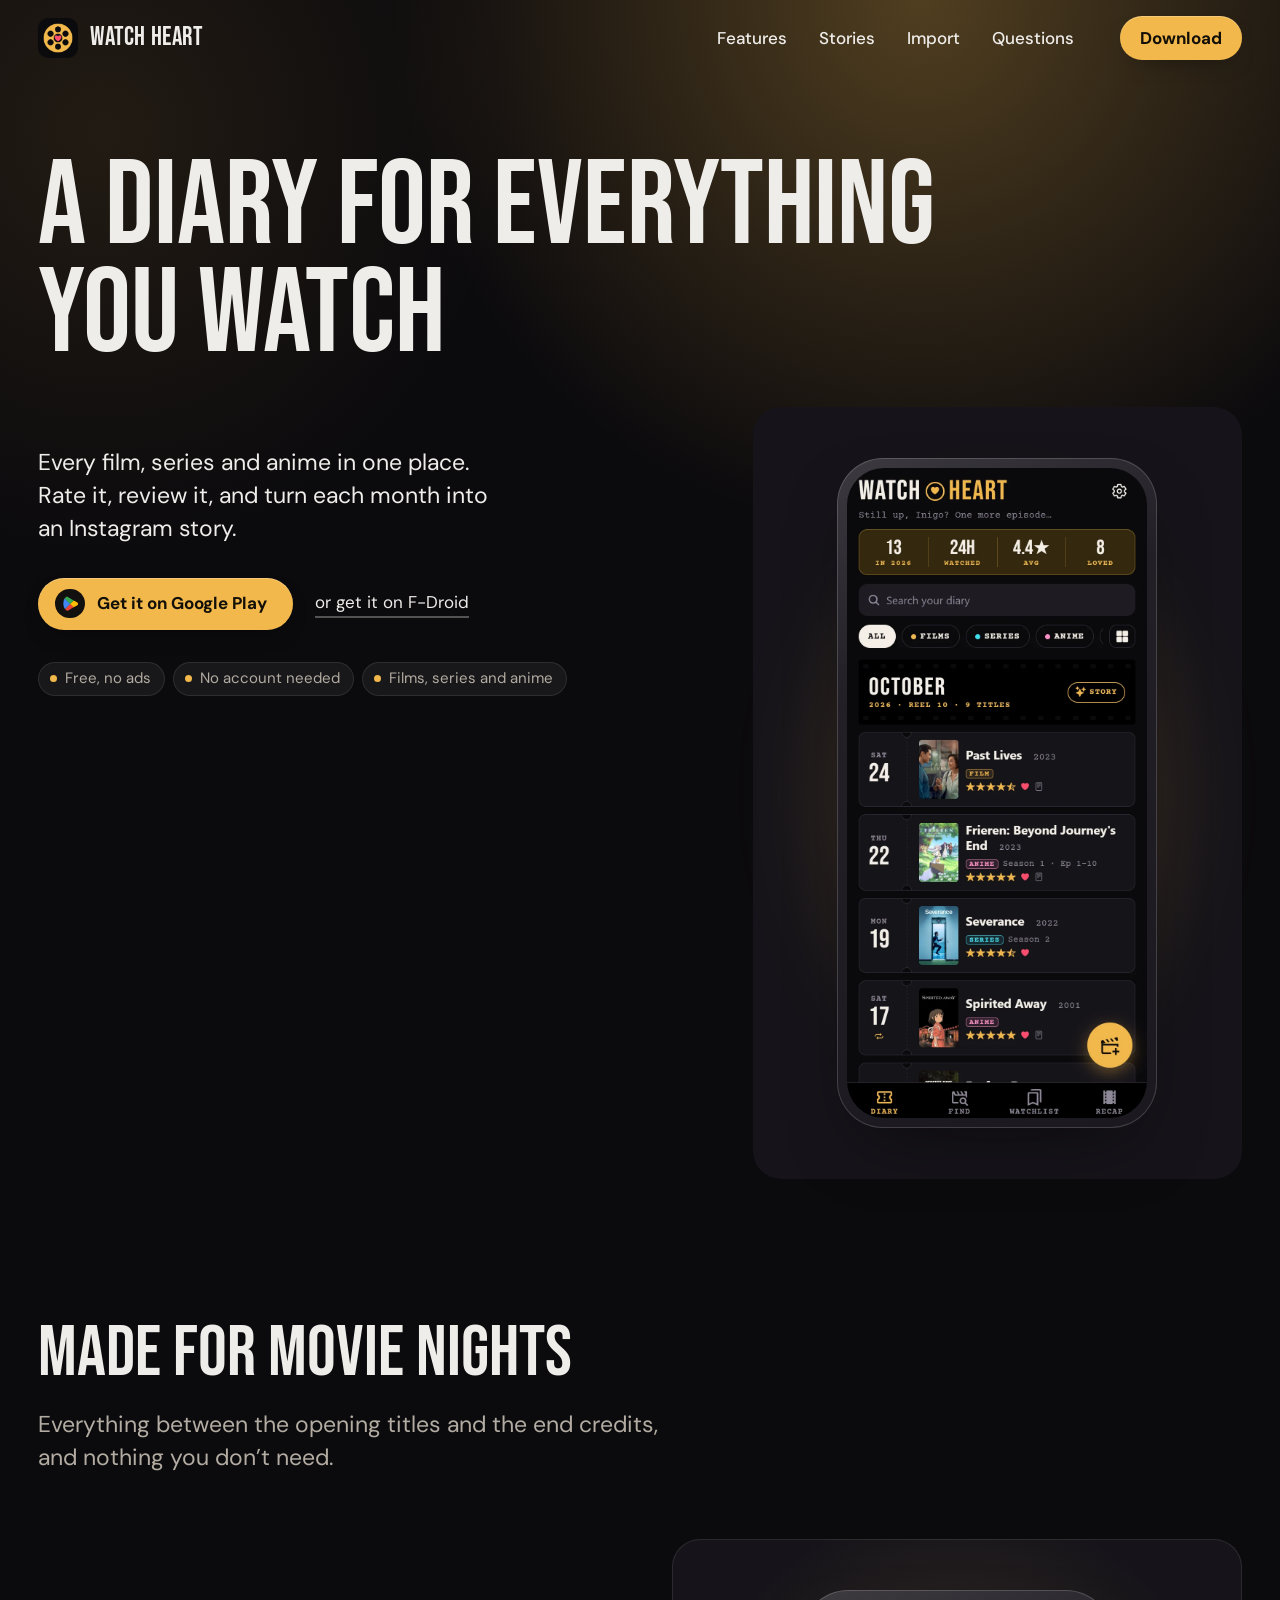
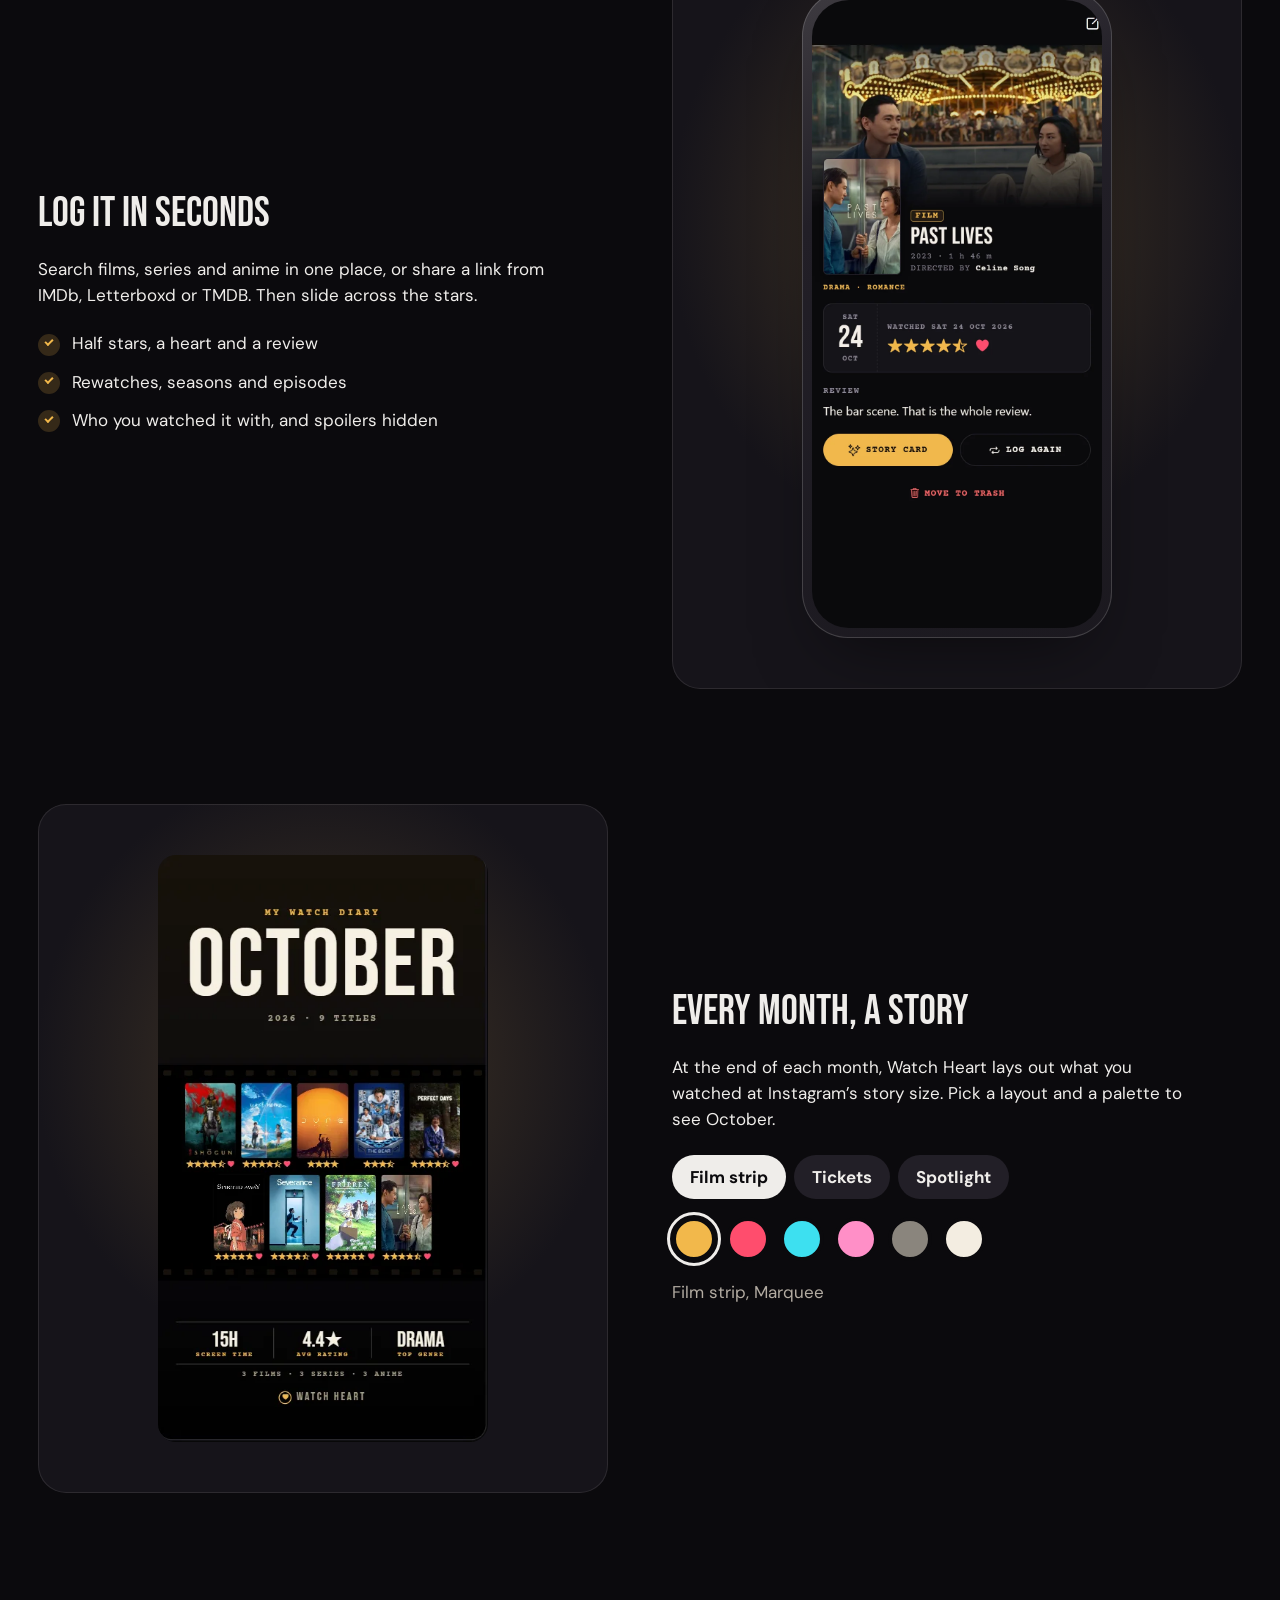
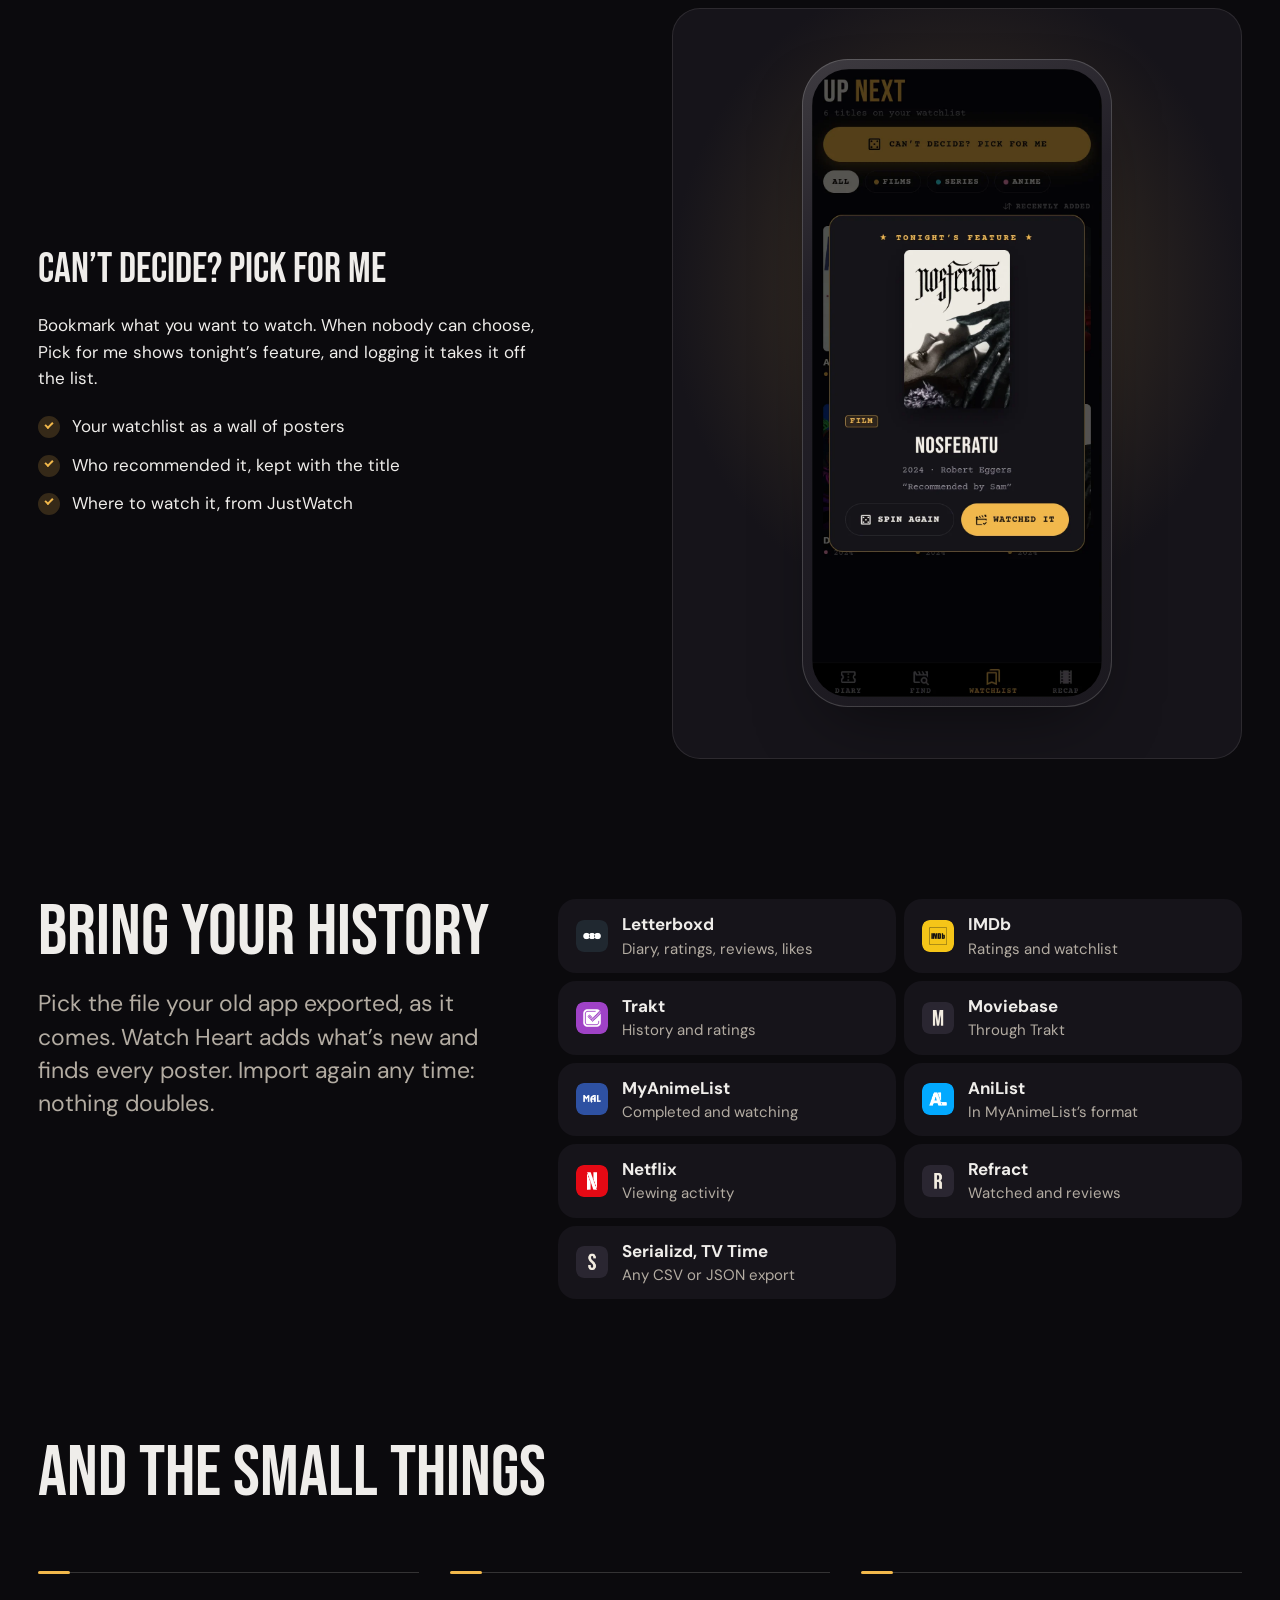
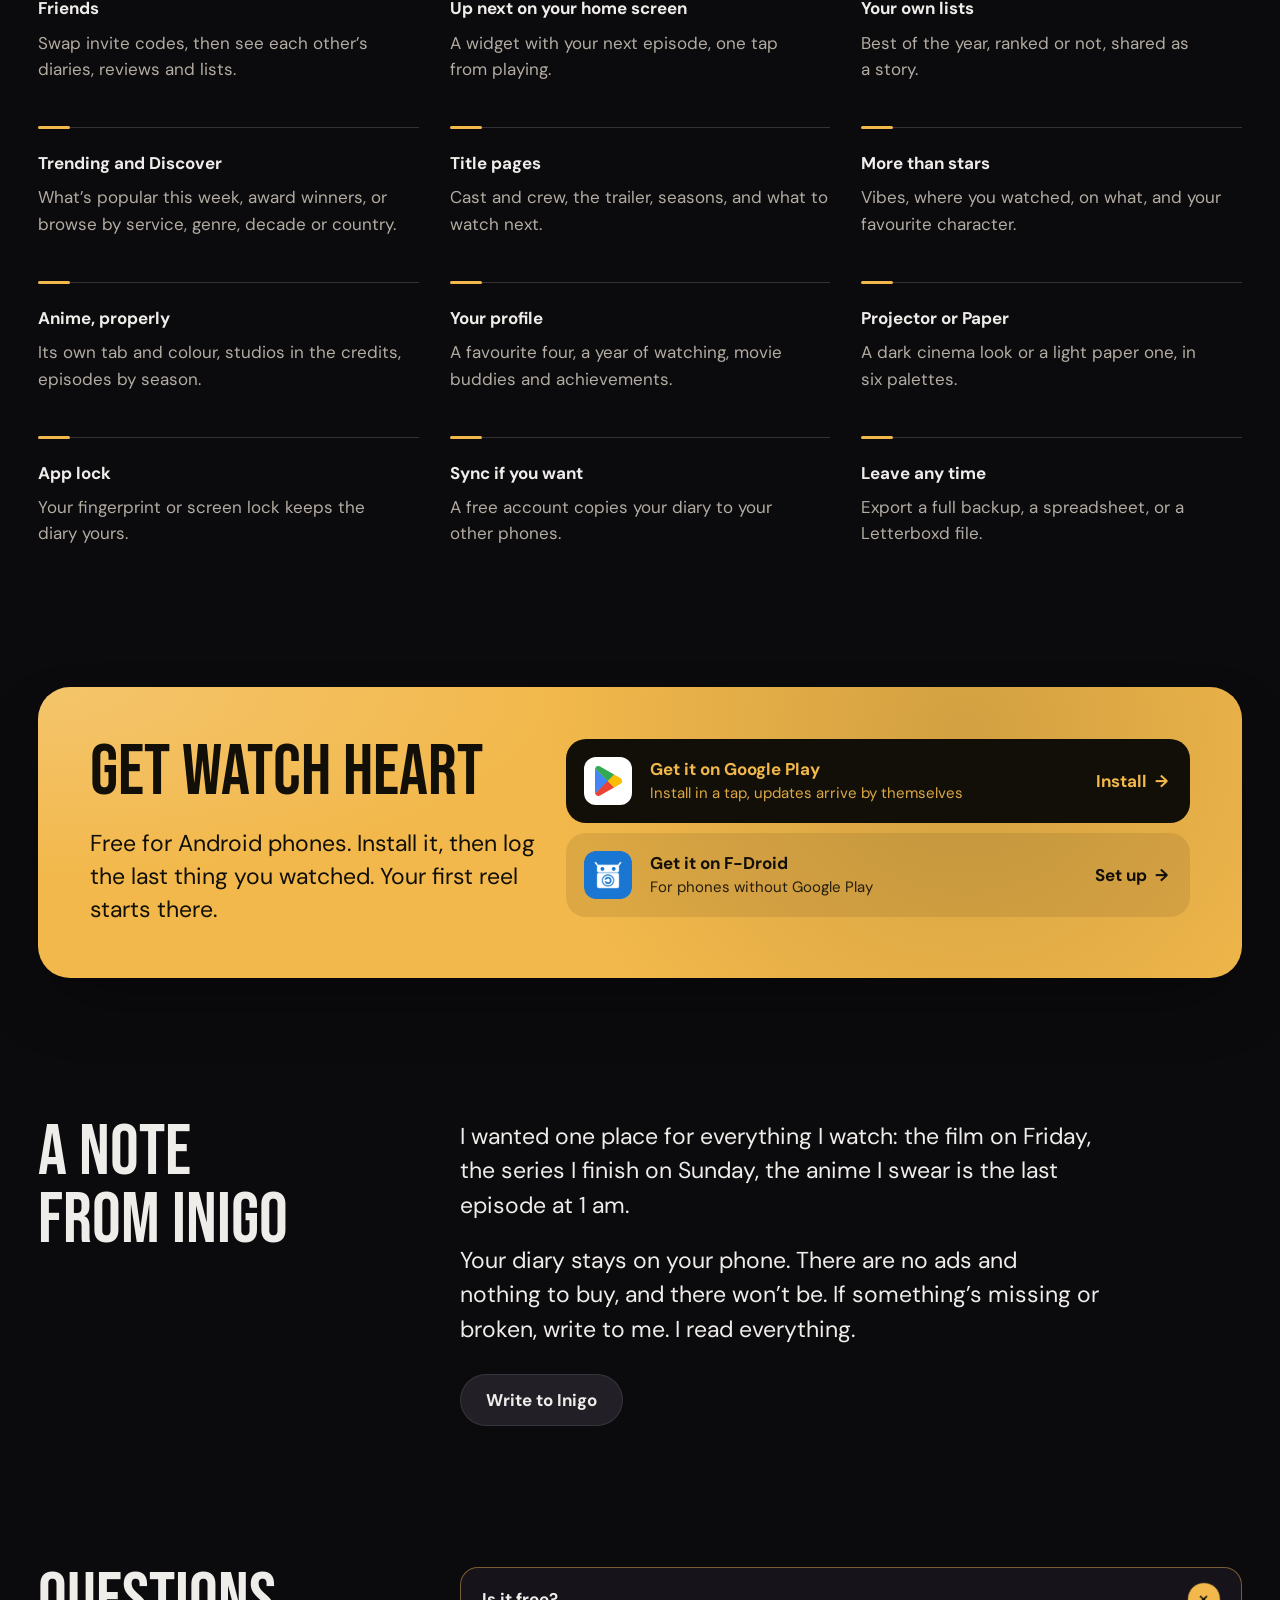
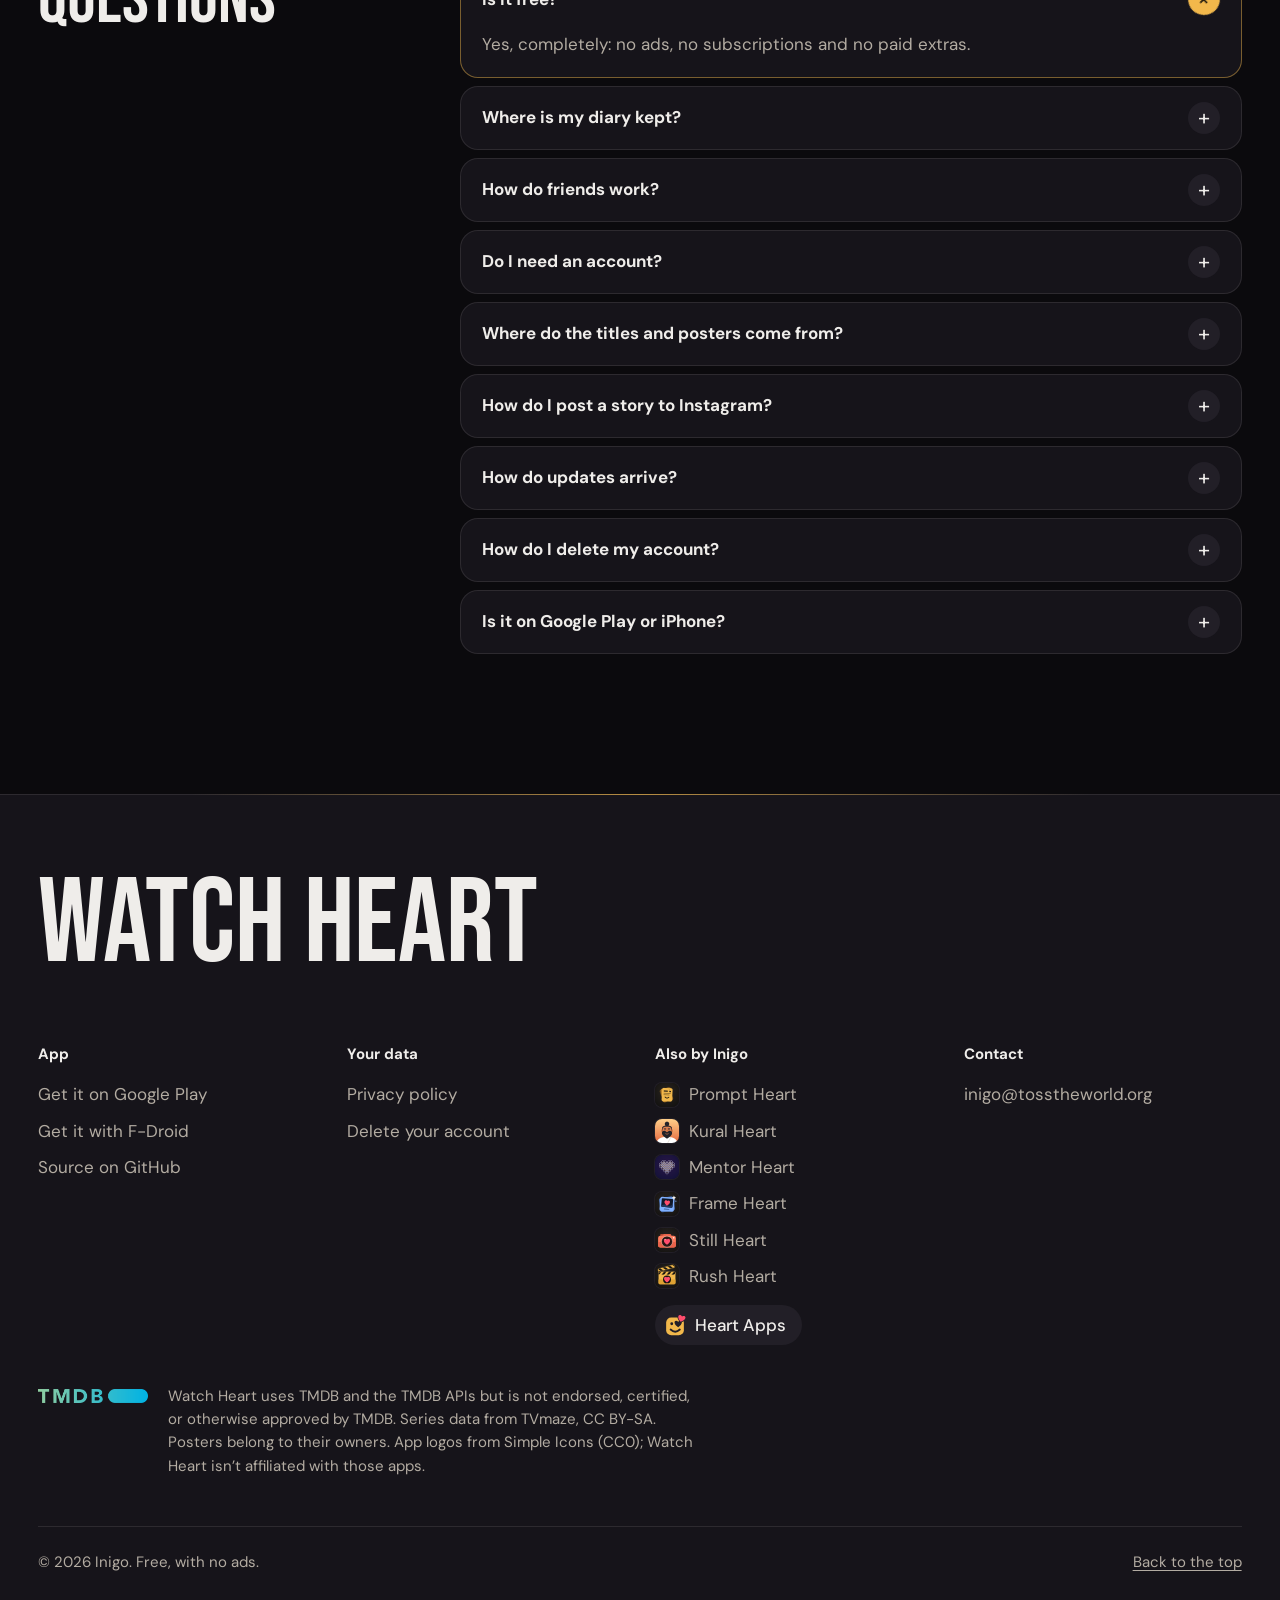
==== commit 061c3f0e: "Footer: Mentor Heart, the new app for college departments" ====
--- a/index.html
+++ b/index.html
@@ -201,7 +201,7 @@
     <div class="foot-cols">
       <nav aria-label="App"><h2>App</h2><a href="https://play.google.com/store/apps/details?id=com.inigocode.watchheart">Get it on Google Play</a><a href="fdroid.html">Get it with F-Droid</a><a href="https://github.com/inigo-code/watch-heart">Source on GitHub</a></nav>
       <nav aria-label="Your data"><h2>Your data</h2><a href="privacy.html">Privacy policy</a><a href="delete-account.html">Delete your account</a></nav>
-      <nav aria-label="Also by Inigo"><h2>Also by Inigo</h2><a class="to-app" href="https://inigo-code.github.io/prompt-heart-site/"><img src="assets/prompt-heart.png" width="24" height="24" alt="">Prompt Heart</a><a class="to-app" href="https://inigo-code.github.io/kural-heart-site/"><img src="assets/kural-heart.png" width="24" height="24" alt="">Kural Heart</a><a class="to-app" href="https://inigo-code.github.io/frame-heart-site/"><img src="assets/frame-heart.svg" width="24" height="24" alt="">Frame Heart</a><a class="to-app" href="https://inigo-code.github.io/still-heart-site/"><img src="assets/still-heart.svg" width="24" height="24" alt="">Still Heart</a><a class="to-app" href="https://inigo-code.github.io/rush-heart-site/"><img src="assets/rush-heart.svg" width="24" height="24" alt="">Rush Heart</a><a class="to-home" href="https://inigo-code.github.io/"><img src="assets/heart-apps.svg" width="20" height="20" alt="">Heart Apps</a></nav>
+      <nav aria-label="Also by Inigo"><h2>Also by Inigo</h2><a class="to-app" href="https://inigo-code.github.io/prompt-heart-site/"><img src="assets/prompt-heart.png" width="24" height="24" alt="">Prompt Heart</a><a class="to-app" href="https://inigo-code.github.io/kural-heart-site/"><img src="assets/kural-heart.png" width="24" height="24" alt="">Kural Heart</a><a class="to-app" href="https://heartapps.github.io/mentor-heart/"><img src="assets/mentor-heart.png" width="24" height="24" alt="">Mentor Heart</a><a class="to-app" href="https://inigo-code.github.io/frame-heart-site/"><img src="assets/frame-heart.svg" width="24" height="24" alt="">Frame Heart</a><a class="to-app" href="https://inigo-code.github.io/still-heart-site/"><img src="assets/still-heart.svg" width="24" height="24" alt="">Still Heart</a><a class="to-app" href="https://inigo-code.github.io/rush-heart-site/"><img src="assets/rush-heart.svg" width="24" height="24" alt="">Rush Heart</a><a class="to-home" href="https://inigo-code.github.io/"><img src="assets/heart-apps.svg" width="20" height="20" alt="">Heart Apps</a></nav>
       <nav aria-label="Contact"><h2>Contact</h2><a href="mailto:inigo@tosstheworld.org?subject=Watch%20Heart">inigo@tosstheworld.org</a></nav>
     </div>
     <div class="credits">
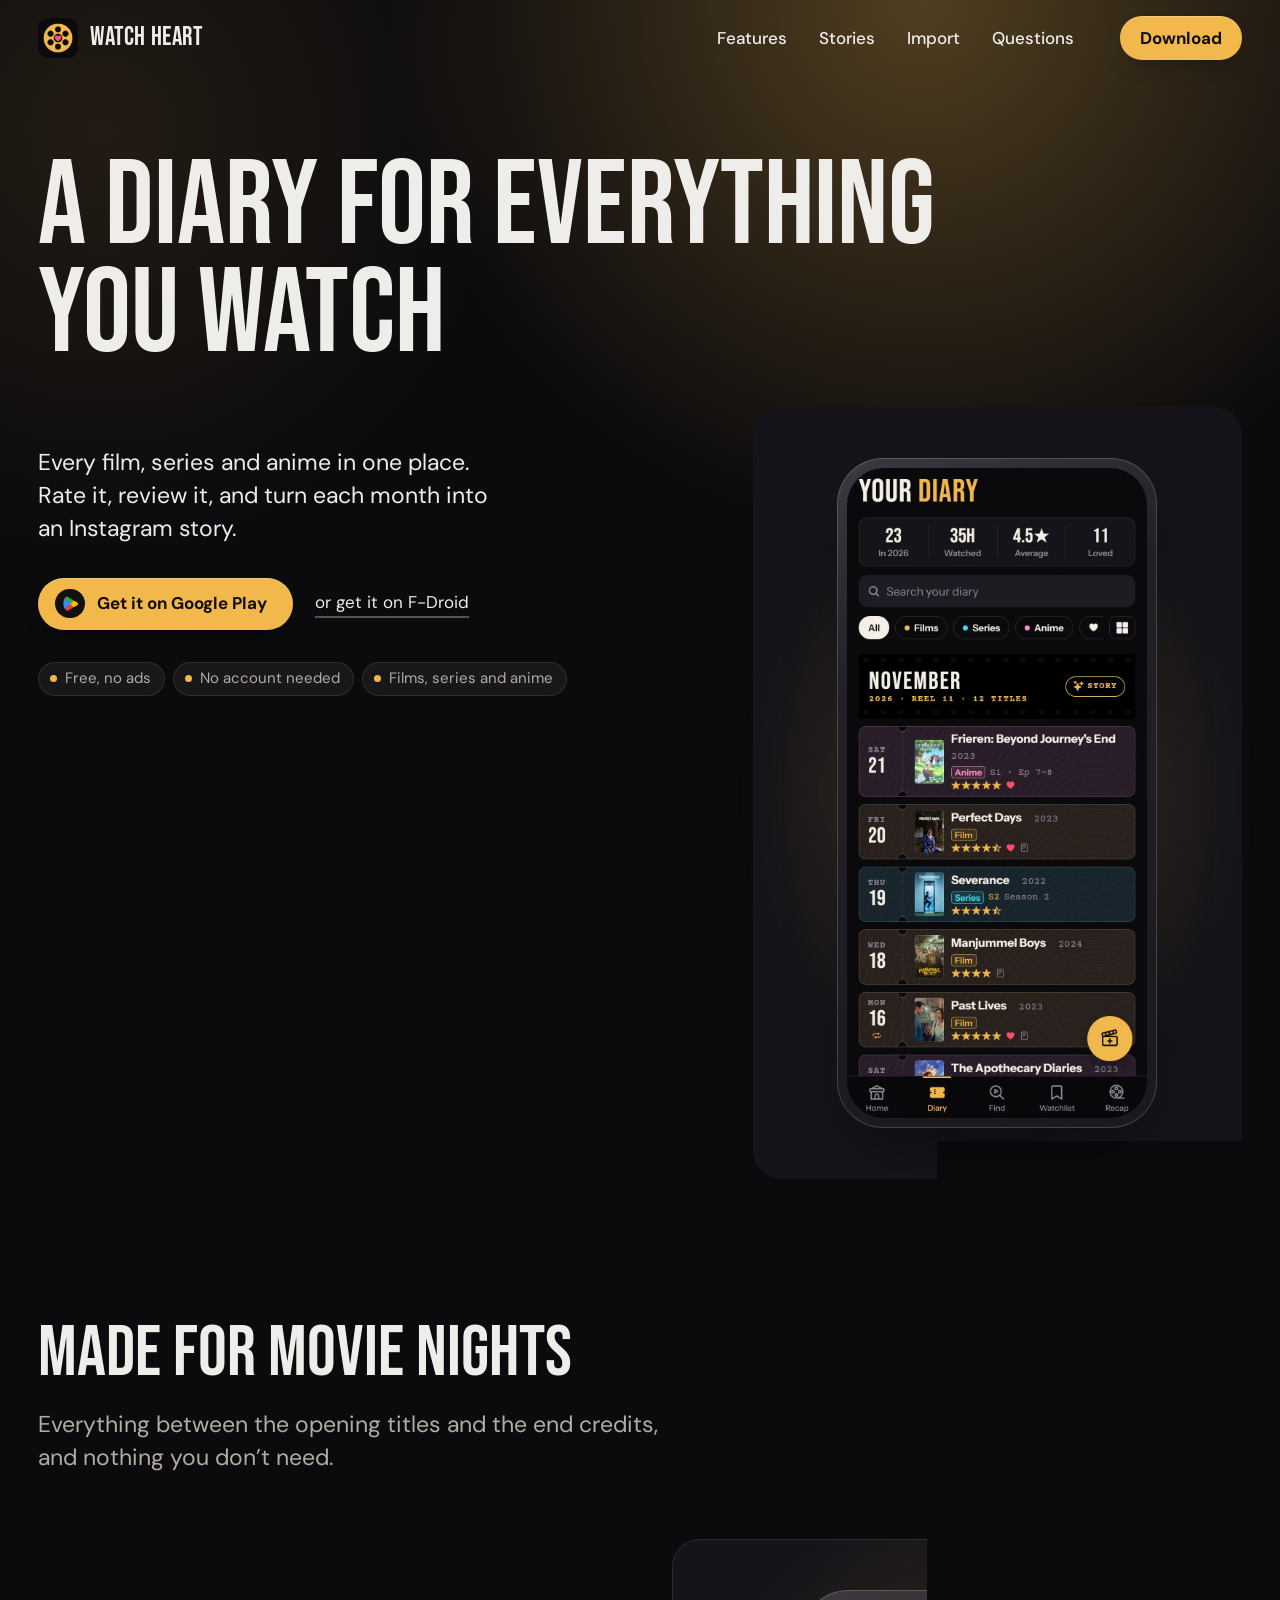
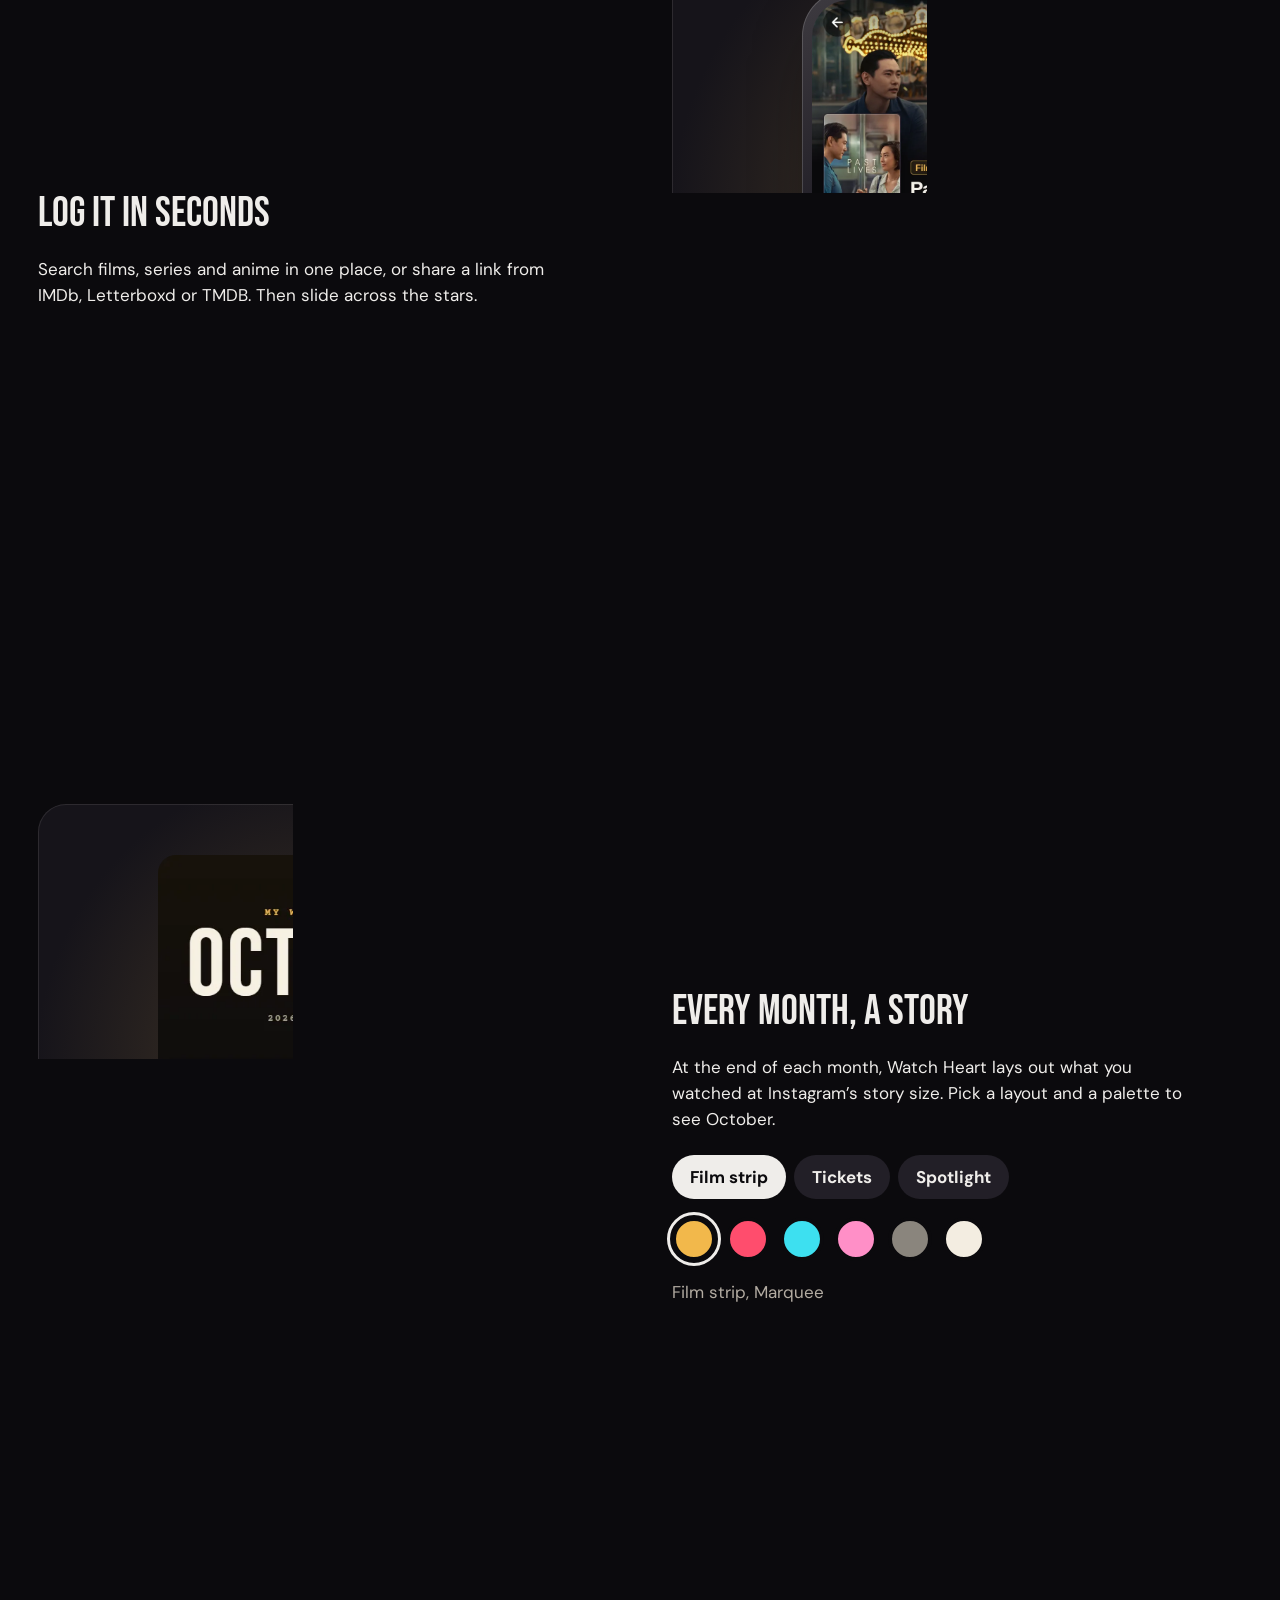
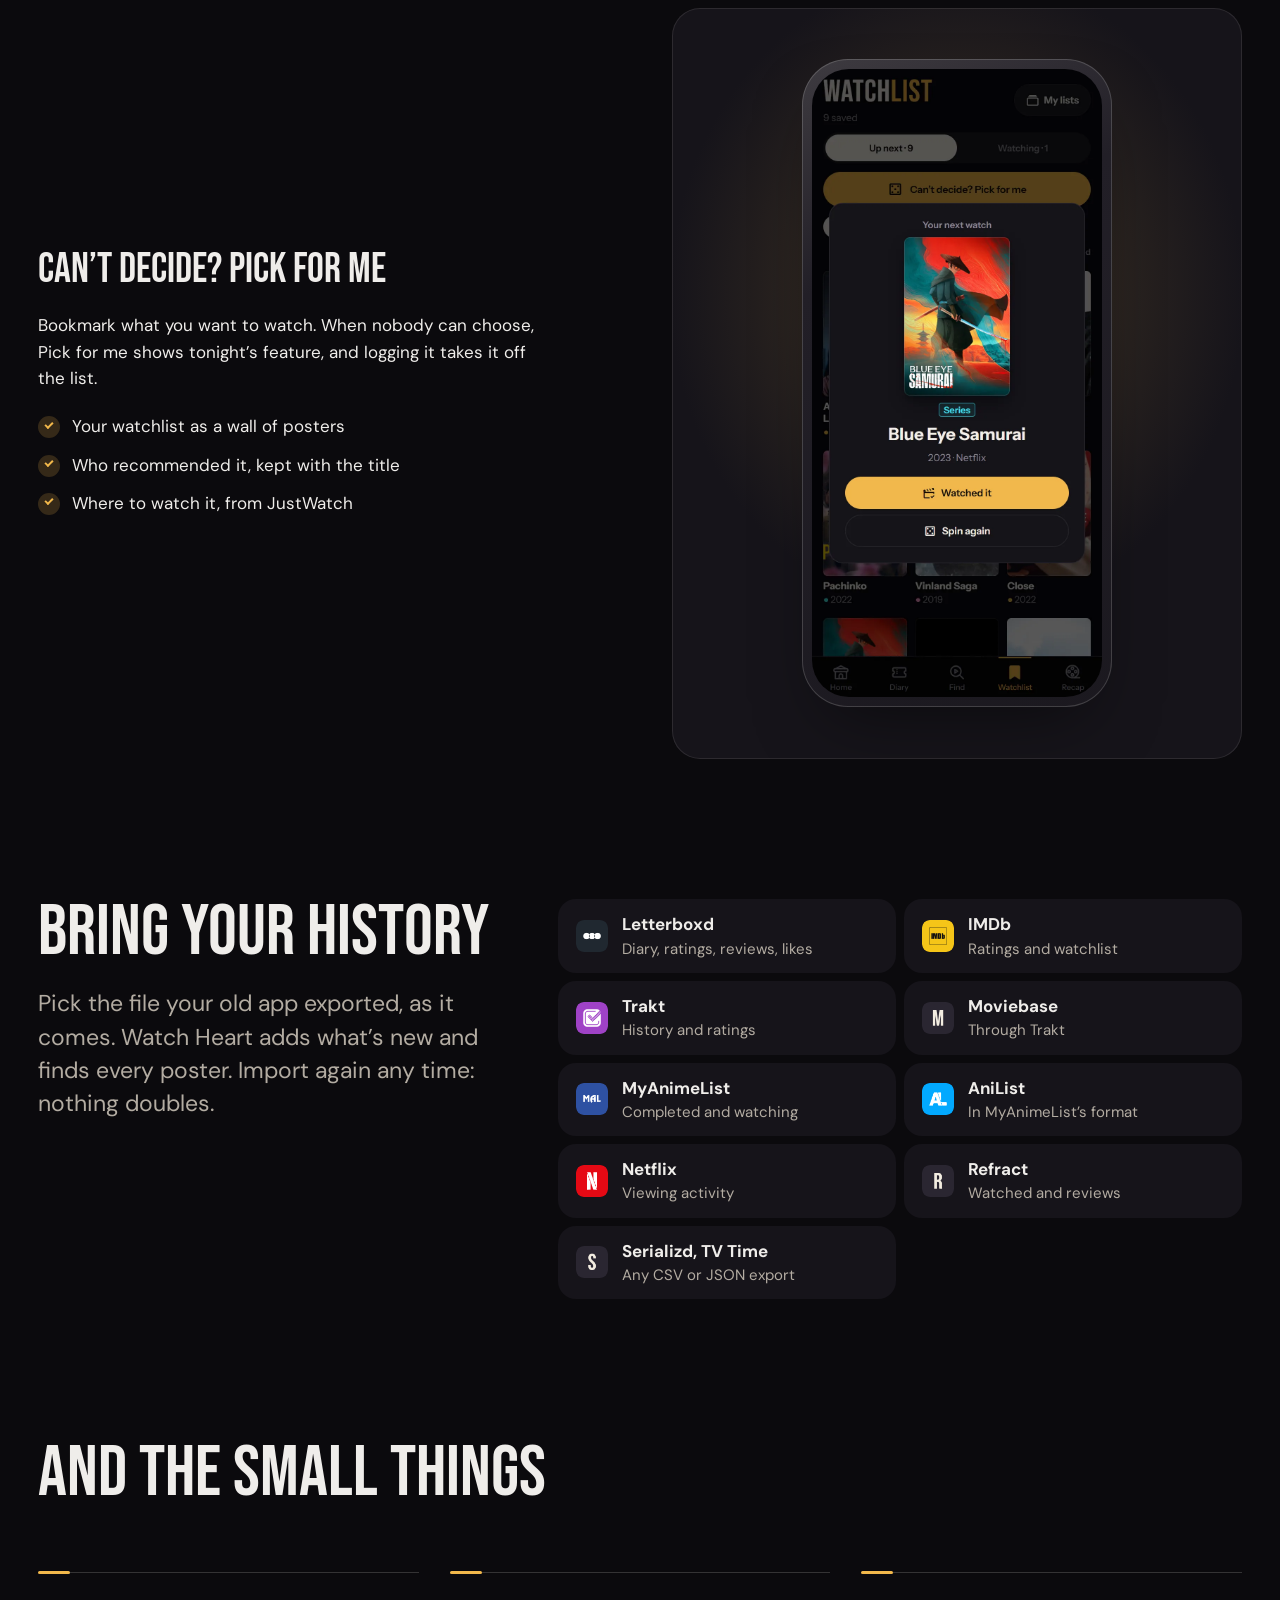
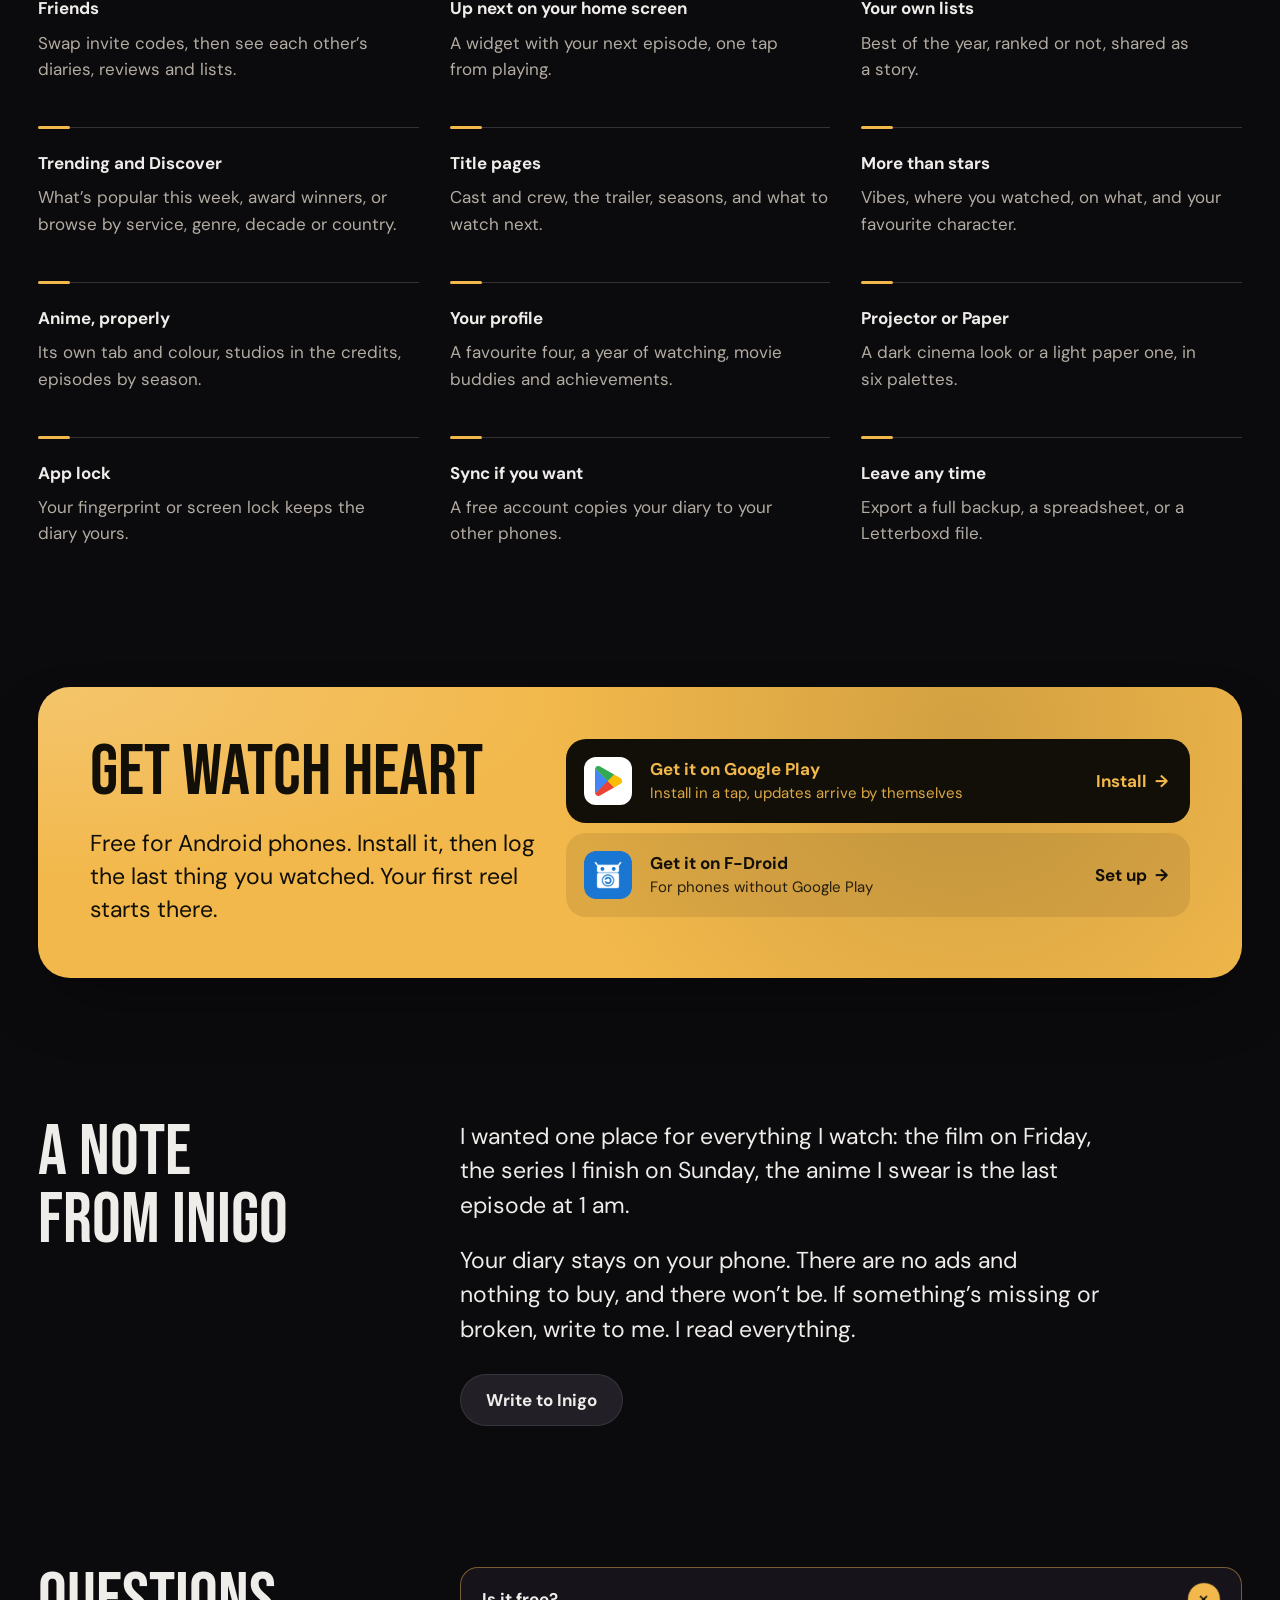
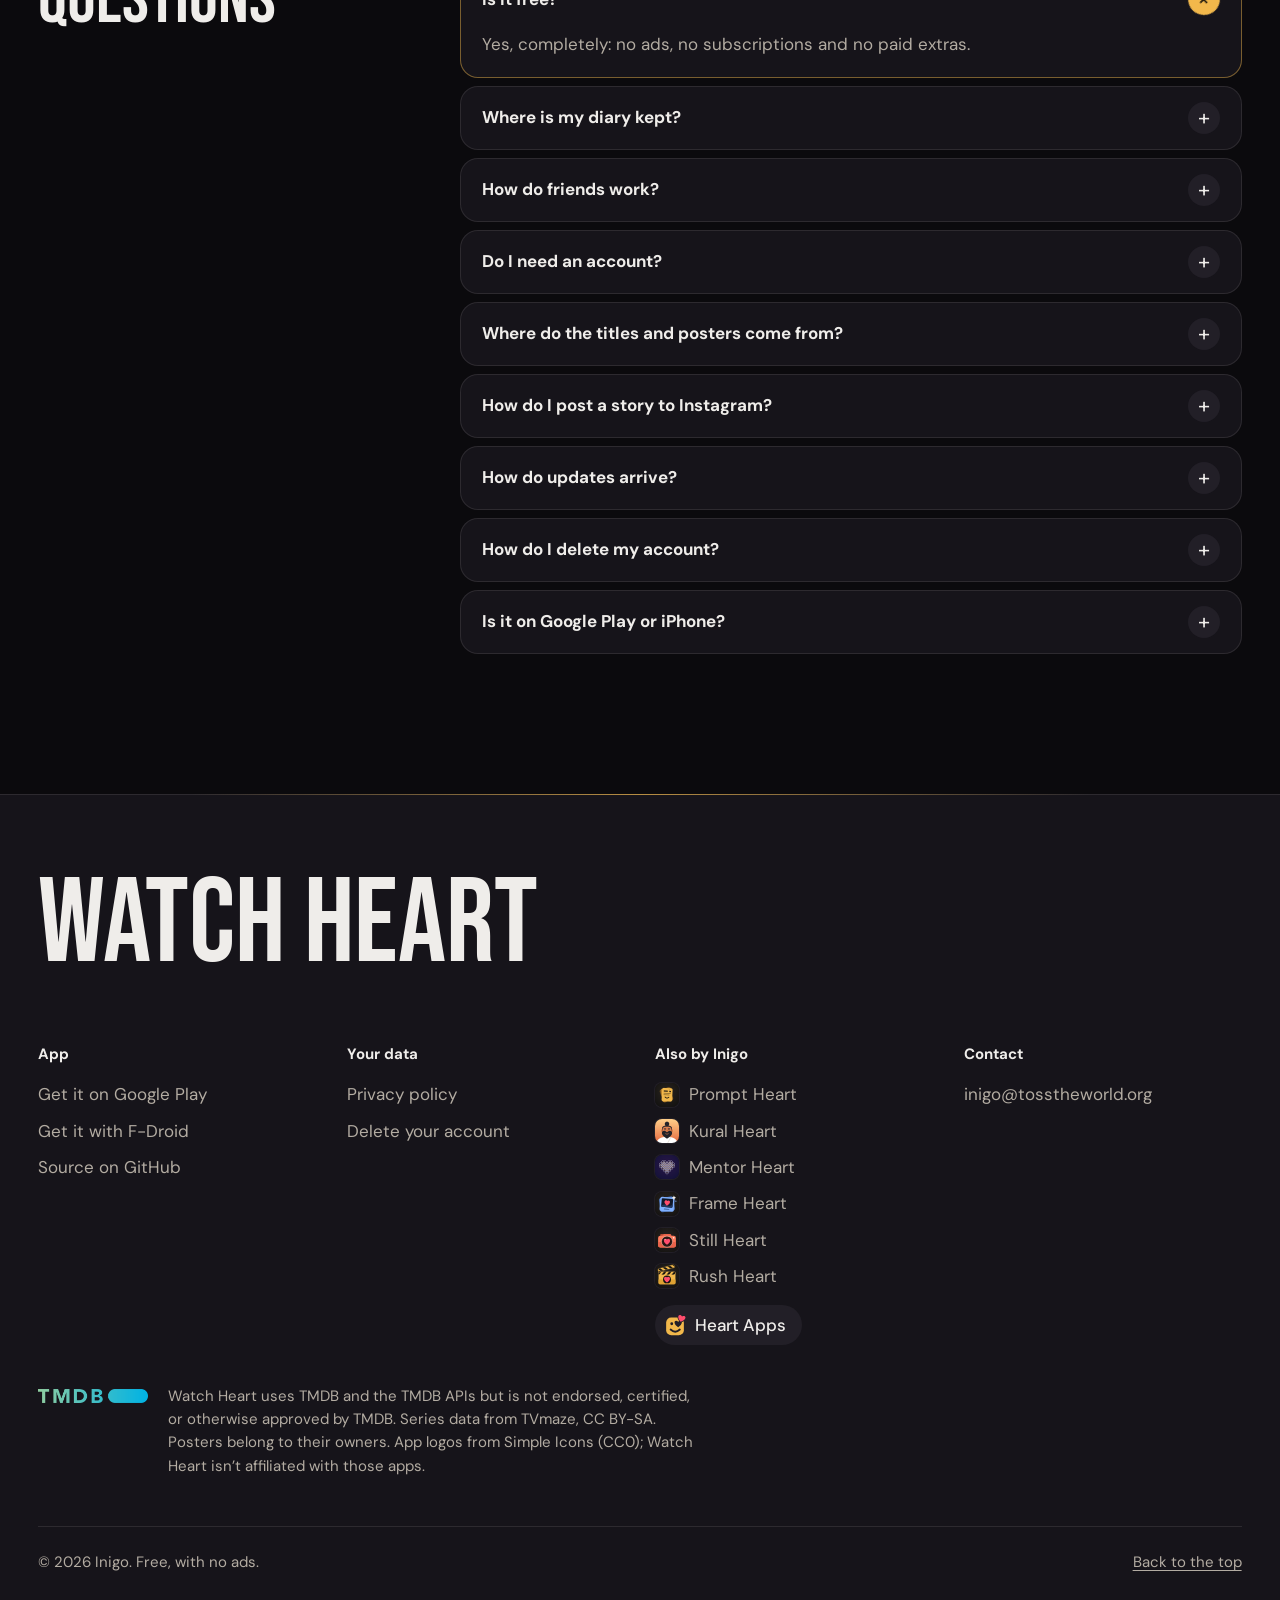
==== commit aff3426d: "Phone screens from Watch Heart 1.7.0: the diary, Past Lives and the watchlist pick, with alt text to" ====
--- a/index.html
+++ b/index.html
@@ -45,7 +45,7 @@
         <ul class="facts" data-reveal style="--i:3"><li>Free, no ads</li><li>No account needed</li><li>Films, series and anime</li></ul>
       </div>
     </div>
-    <figure class="hero-media"><div class="phone" data-reveal style="--i:2"><img src="assets/screens/diary.webp" width="824" height="1784" alt="The diary: October as a reel of film, each viewing a ticket stub with its poster, stars and a heart" fetchpriority="high"></div></figure>
+    <figure class="hero-media"><div class="phone" data-reveal style="--i:2"><img src="assets/screens/diary.webp" width="824" height="1784" alt="The diary: November as a reel of film, each viewing a ticket stub with its poster, stars and a heart" fetchpriority="high"></div></figure>
   </section>
 
   <!-- Three things it does, one picture each -->
@@ -65,7 +65,7 @@
             <li>Who you watched it with, and spoilers hidden</li>
           </ul>
         </div>
-        <figure class="row-media"><div class="phone" data-reveal><img src="assets/screens/entry.webp" width="824" height="1784" alt="Past Lives in the diary: watched Saturday, four and a half stars, loved, with a one-line review" loading="lazy" decoding="async"></div></figure>
+        <figure class="row-media"><div class="phone" data-reveal><img src="assets/screens/entry.webp" width="824" height="1784" alt="Past Lives in the diary: rewatched Monday 16 November, five stars, loved, with a one-line review" loading="lazy" decoding="async"></div></figure>
       </article>
 
       <article id="stories" class="row" aria-labelledby="f2">
@@ -102,7 +102,7 @@
             <li>Where to watch it, from JustWatch</li>
           </ul>
         </div>
-        <figure class="row-media"><div class="phone" data-reveal><img src="assets/screens/pick.webp" width="824" height="1784" alt="Tonight’s feature: the watchlist picks Nosferatu, recommended by Sam" loading="lazy" decoding="async"></div></figure>
+        <figure class="row-media"><div class="phone" data-reveal><img src="assets/screens/pick.webp" width="824" height="1784" alt="Your next watch: the watchlist picks Blue Eye Samurai, on Netflix" loading="lazy" decoding="async"></div></figure>
       </article>
     </div>
   </section>
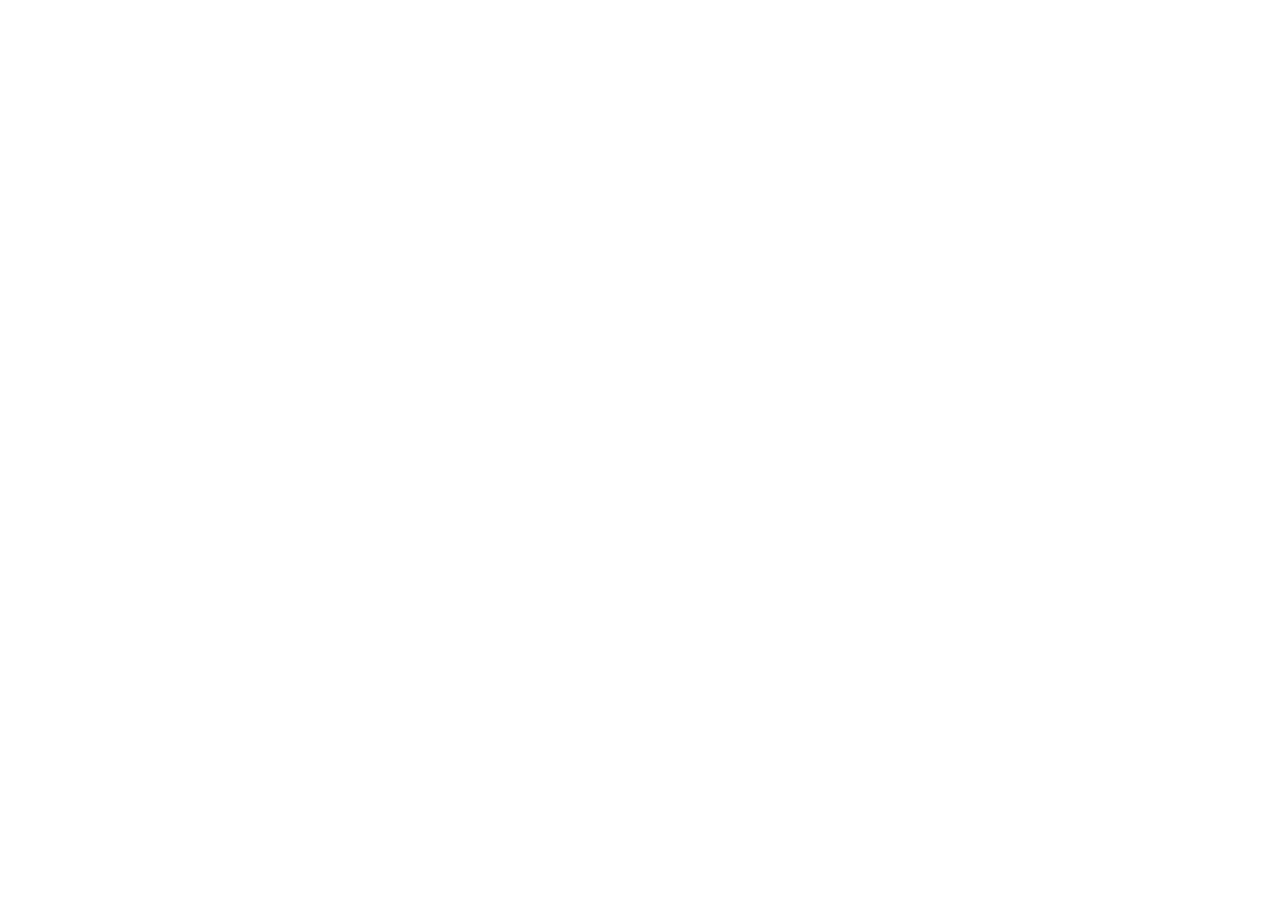
==== commit 0d9445b0: "Redirect to https://heartapps.github.io/ (site aff3426)" ====
--- a/index.html
+++ b/index.html
@@ -1,218 +1,15 @@
 <!doctype html>
 <html lang="en">
 <head>
-  <meta charset="utf-8">
-  <meta name="viewport" content="width=device-width, initial-scale=1">
-  <meta name="color-scheme" content="dark">
-  <title>Watch Heart · Film, series and anime diary for Android</title>
-  <meta name="description" content="Watch Heart is a free Android diary for every film, series and anime you watch. Rate in half stars, review, keep a watchlist, import from Letterboxd, IMDb, Trakt and more, and turn each month into an Instagram story.">
-  <meta name="theme-color" content="#0B0A0D">
-  <meta property="og:title" content="Watch Heart">
-  <meta property="og:description" content="Your film, series and anime diary. Free, no ads.">
-  <meta property="og:image" content="https://inigo-code.github.io/watch-heart-site/assets/stories/strip-marquee.webp">
-  <link rel="icon" href="assets/favicon.png">
-  <link rel="preconnect" href="https://fonts.googleapis.com">
-  <link rel="preconnect" href="https://fonts.gstatic.com" crossorigin>
-  <link href="https://fonts.googleapis.com/css2?family=Bebas+Neue&family=DM+Sans:opsz,wght@9..40,400;9..40,500;9..40,700&display=swap" rel="stylesheet">
-  <link rel="stylesheet" href="heart.css">
-  <link rel="stylesheet" href="theme.css">
-  <script>document.documentElement.classList.add('js')</script>
+<meta charset="utf-8">
+<meta name="viewport" content="width=device-width, initial-scale=1">
+<title>Heart Apps has moved</title>
+<link rel="canonical" href="https://heartapps.github.io/watch-heart/">
+<meta http-equiv="refresh" content="0; url=https://heartapps.github.io/watch-heart/">
+<script>location.replace("https://heartapps.github.io/watch-heart/" + location.search + location.hash)</script>
+<style>body{margin:0;min-height:100vh;display:grid;place-items:center;background:#0E0D10;color:#EFEDEA;font:17px/1.5 system-ui,sans-serif}a{color:#F2B84B}</style>
 </head>
 <body>
-<main id="top">
-
-  <header class="bar wrap">
-    <a class="brand" href="#top" aria-label="Watch Heart, back to top"><img src="assets/icon.png" width="40" height="40" alt="">Watch Heart</a>
-    <nav aria-label="Sections">
-      <a href="#features">Features</a>
-      <a href="#stories">Stories</a>
-      <a href="#import">Import</a>
-      <a href="#questions">Questions</a>
-    </nav>
-    <a class="button button-small" href="#get">Download</a>
-  </header>
-
-  <!-- The headline across the page, then the words beside the diary -->
-  <section class="hero wrap" aria-labelledby="hero-title">
-    <div class="hero-text">
-      <h1 id="hero-title" class="h1" data-reveal>A diary for everything<br> you watch</h1>
-      <div class="hero-side">
-        <p class="lede" data-reveal style="--i:1">Every film, series and anime in one place. Rate it, review it, and turn each month into an Instagram story.</p>
-        <p class="actions" data-reveal style="--i:2">
-          <a class="button" href="https://play.google.com/store/apps/details?id=com.inigocode.watchheart"><svg class="play-logo" viewBox="0 0 29 32" aria-hidden="true" focusable="false"><path d="M13.54 15.28.12 29.34a3.66 3.66 0 0 0 5.33 2.16l15.1-8.6Z" fill="#EA4335"/><path d="m27.11 12.89-6.53-3.74-7.35 6.45 7.38 7.28 6.48-3.7a3.54 3.54 0 0 0 1.5-4.79 3.62 3.62 0 0 0-1.5-1.5z" fill="#FBBC04"/><path d="M.12 2.66a3.57 3.57 0 0 0-.12.92v24.84a3.57 3.57 0 0 0 .12.92L14 15.64Z" fill="#4285F4"/><path d="m13.64 16 6.94-6.85L5.5.51A3.73 3.73 0 0 0 3.63 0 3.64 3.64 0 0 0 .12 2.65Z" fill="#34A853"/></svg>Get it on Google Play</a>
-          <a class="link" href="fdroid.html">or get it on F-Droid</a>
-        </p>
-        <ul class="facts" data-reveal style="--i:3"><li>Free, no ads</li><li>No account needed</li><li>Films, series and anime</li></ul>
-      </div>
-    </div>
-    <figure class="hero-media"><div class="phone" data-reveal style="--i:2"><img src="assets/screens/diary.webp" width="824" height="1784" alt="The diary: November as a reel of film, each viewing a ticket stub with its poster, stars and a heart" fetchpriority="high"></div></figure>
-  </section>
-
-  <!-- Three things it does, one picture each -->
-  <section id="features" class="section wrap" aria-labelledby="features-title">
-    <div class="head">
-      <h2 id="features-title" class="h2" data-reveal>Made for movie nights</h2>
-      <p data-reveal style="--i:1">Everything between the opening titles and the end credits, and nothing you don’t need.</p>
-    </div>
-    <div class="rows">
-      <article class="row" aria-labelledby="f1">
-        <div class="row-text">
-          <h3 id="f1" class="h3" data-reveal>Log it in seconds</h3>
-          <p data-reveal style="--i:1">Search films, series and anime in one place, or share a link from IMDb, Letterboxd or TMDB. Then slide across the stars.</p>
-          <ul class="ticks" data-reveal style="--i:2">
-            <li>Half stars, a heart and a review</li>
-            <li>Rewatches, seasons and episodes</li>
-            <li>Who you watched it with, and spoilers hidden</li>
-          </ul>
-        </div>
-        <figure class="row-media"><div class="phone" data-reveal><img src="assets/screens/entry.webp" width="824" height="1784" alt="Past Lives in the diary: rewatched Monday 16 November, five stars, loved, with a one-line review" loading="lazy" decoding="async"></div></figure>
-      </article>
-
-      <article id="stories" class="row" aria-labelledby="f2">
-        <div class="row-text">
-          <h3 id="f2" class="h3" data-reveal>Every month, a story</h3>
-          <p data-reveal style="--i:1">At the end of each month, Watch Heart lays out what you watched at Instagram’s story size. Pick a layout and a palette to see October.</p>
-          <div class="maker" data-reveal style="--i:2">
-            <div class="choice" role="radiogroup" aria-label="Layout" id="layouts">
-              <button type="button" role="radio" aria-checked="true" data-layout="strip">Film strip</button>
-              <button type="button" role="radio" aria-checked="false" data-layout="tickets">Tickets</button>
-              <button type="button" role="radio" aria-checked="false" data-layout="spotlight">Spotlight</button>
-            </div>
-            <div class="swatches" role="radiogroup" aria-label="Palette" id="palettes">
-              <button type="button" role="radio" aria-checked="true" data-palette="marquee" aria-label="Marquee" style="--sw:#F2B84B"></button>
-              <button type="button" role="radio" aria-checked="false" data-palette="velvet" aria-label="Velvet" style="--sw:#FF4D6D"></button>
-              <button type="button" role="radio" aria-checked="false" data-palette="neon" aria-label="Neon" style="--sw:#3DE0F0"></button>
-              <button type="button" role="radio" aria-checked="false" data-palette="sakura" aria-label="Sakura" style="--sw:#FF8FC7"></button>
-              <button type="button" role="radio" aria-checked="false" data-palette="noir" aria-label="Noir" style="--sw:#8A857D"></button>
-              <button type="button" role="radio" aria-checked="false" data-palette="paper" aria-label="Paper" style="--sw:#F3EDE1"></button>
-            </div>
-            <p class="soft" id="story-name" aria-live="polite">Film strip, Marquee</p>
-          </div>
-        </div>
-        <figure class="row-media"><img class="story" id="story-img" src="assets/stories/strip-marquee.webp" width="540" height="960" alt="October as a film-strip story in the Marquee palette: nine posters, 15 hours watched, 4.4 stars on average" loading="lazy" decoding="async" data-reveal></figure>
-      </article>
-
-      <article class="row" aria-labelledby="f3">
-        <div class="row-text">
-          <h3 id="f3" class="h3" data-reveal>Can’t decide? Pick for me</h3>
-          <p data-reveal style="--i:1">Bookmark what you want to watch. When nobody can choose, Pick for me shows tonight’s feature, and logging it takes it off the list.</p>
-          <ul class="ticks" data-reveal style="--i:2">
-            <li>Your watchlist as a wall of posters</li>
-            <li>Who recommended it, kept with the title</li>
-            <li>Where to watch it, from JustWatch</li>
-          </ul>
-        </div>
-        <figure class="row-media"><div class="phone" data-reveal><img src="assets/screens/pick.webp" width="824" height="1784" alt="Your next watch: the watchlist picks Blue Eye Samurai, on Netflix" loading="lazy" decoding="async"></div></figure>
-      </article>
-    </div>
-  </section>
-
-  <!-- Import: the apps it reads, as a plain list -->
-  <section id="import" class="section wrap" aria-labelledby="import-title">
-    <div class="import">
-      <div class="head">
-        <h2 id="import-title" class="h2" data-reveal>Bring your history</h2>
-        <p data-reveal style="--i:1">Pick the file your old app exported, as it comes. Watch Heart adds what’s new and finds every poster. Import again any time: nothing doubles.</p>
-      </div>
-      <ul class="sources" data-reveal style="--i:1">
-        <li><img src="assets/logos/letterboxd.png" width="32" height="32" alt=""><span><strong>Letterboxd</strong><span>Diary, ratings, reviews, likes</span></span></li>
-        <li><img src="assets/logos/imdb.png" width="32" height="32" alt=""><span><strong>IMDb</strong><span>Ratings and watchlist</span></span></li>
-        <li><img src="assets/logos/trakt.png" width="32" height="32" alt=""><span><strong>Trakt</strong><span>History and ratings</span></span></li>
-        <li><img src="assets/logos/moviebase.png" width="32" height="32" alt=""><span><strong>Moviebase</strong><span>Through Trakt</span></span></li>
-        <li><img src="assets/logos/myanimelist.png" width="32" height="32" alt=""><span><strong>MyAnimeList</strong><span>Completed and watching</span></span></li>
-        <li><img src="assets/logos/anilist.png" width="32" height="32" alt=""><span><strong>AniList</strong><span>In MyAnimeList’s format</span></span></li>
-        <li><img src="assets/logos/netflix.png" width="32" height="32" alt=""><span><strong>Netflix</strong><span>Viewing activity</span></span></li>
-        <li><img src="assets/logos/refract.png" width="32" height="32" alt=""><span><strong>Refract</strong><span>Watched and reviews</span></span></li>
-        <li><img src="assets/logos/serializd.png" width="32" height="32" alt=""><span><strong>Serializd, TV Time</strong><span>Any CSV or JSON export</span></span></li>
-      </ul>
-    </div>
-  </section>
-
-  <!-- The smaller things, as a plain list -->
-  <section class="section wrap" aria-labelledby="more-title">
-    <div class="head"><h2 id="more-title" class="h2" data-reveal>And the small things</h2></div>
-    <dl class="more" data-reveal style="--i:1">
-      <div><dt>Friends</dt><dd>Swap invite codes, then see each other’s diaries, reviews and lists.</dd></div>
-      <div><dt>Up next on your home screen</dt><dd>A widget with your next episode, one tap from playing.</dd></div>
-      <div><dt>Your own lists</dt><dd>Best of the year, ranked or not, shared as a story.</dd></div>
-      <div><dt>Trending and Discover</dt><dd>What’s popular this week, award winners, or browse by service, genre, decade or country.</dd></div>
-      <div><dt>Title pages</dt><dd>Cast and crew, the trailer, seasons, and what to watch next.</dd></div>
-      <div><dt>More than stars</dt><dd>Vibes, where you watched, on what, and your favourite character.</dd></div>
-      <div><dt>Anime, properly</dt><dd>Its own tab and colour, studios in the credits, episodes by season.</dd></div>
-      <div><dt>Your profile</dt><dd>A favourite four, a year of watching, movie buddies and achievements.</dd></div>
-      <div><dt>Projector or Paper</dt><dd>A dark cinema look or a light paper one, in six palettes.</dd></div>
-      <div><dt>App lock</dt><dd>Your fingerprint or screen lock keeps the diary yours.</dd></div>
-      <div><dt>Sync if you want</dt><dd>A free account copies your diary to your other phones.</dd></div>
-      <div><dt>Leave any time</dt><dd>Export a full backup, a spreadsheet, or a Letterboxd file.</dd></div>
-    </dl>
-  </section>
-
-  <!-- Get it -->
-  <section id="get" class="section wrap" aria-labelledby="get-title">
-    <div class="get">
-      <div class="head">
-        <h2 id="get-title" class="h2" data-reveal>Get Watch Heart</h2>
-        <p data-reveal style="--i:1">Free for Android phones. Install it, then log the last thing you watched. Your first reel starts there.</p>
-      </div>
-      <div class="ways">
-        <a class="way way-main" href="https://play.google.com/store/apps/details?id=com.inigocode.watchheart" data-reveal><img class="way-play" src="assets/logos/google-play.svg" width="48" height="48" alt=""><span><strong>Get it on Google Play</strong><span>Install in a tap, updates arrive by themselves</span></span><span class="go">Install</span></a>
-        <a class="way" href="fdroid.html" data-reveal style="--i:1"><img src="assets/logos/fdroid.png" width="48" height="48" alt=""><span><strong>Get it on F-Droid</strong><span>For phones without Google Play</span></span><span class="go">Set up</span></a>
-      </div>
-    </div>
-  </section>
-
-  <!-- A note from the maker -->
-  <section class="section wrap" aria-labelledby="note-title">
-    <div class="note">
-      <h2 id="note-title" class="h2" data-reveal>A note from Inigo</h2>
-      <div data-reveal style="--i:1">
-        <div class="copy">
-          <p>I wanted one place for everything I watch: the film on Friday, the series I finish on Sunday, the anime I swear is the last episode at 1 am.</p>
-          <p>Your diary stays on your phone. There are no ads and nothing to buy, and there won’t be. If something’s missing or broken, write to me. I read everything.</p>
-        </div>
-        <p class="actions"><a class="button button-tone" href="mailto:inigo@tosstheworld.org?subject=Watch%20Heart">Write to Inigo</a></p>
-      </div>
-    </div>
-  </section>
-
-  <!-- Questions -->
-  <section id="questions" class="section wrap" aria-labelledby="faq-title">
-    <div class="faq">
-      <div class="head"><h2 id="faq-title" class="h2" data-reveal>Questions</h2></div>
-      <div class="faq-list" data-reveal style="--i:1">
-        <details name="faq" open><summary>Is it free?</summary><p>Yes, completely: no ads, no subscriptions and no paid extras.</p></details>
-        <details name="faq"><summary>Where is my diary kept?</summary><p>On your phone. If you sign in, a copy is kept in your private account so your devices stay in sync; nobody else can read it unless you add them as a friend.</p></details>
-        <details name="faq"><summary>How do friends work?</summary><p>Sign in, open Friends and share your invite code. Anyone who enters it becomes your friend, both ways, and you see each other’s diaries, reviews and lists. In Settings you choose what friends see. Who you watched with and your tags are never shared, and you can unfriend or make a new code any time.</p></details>
-        <details name="faq"><summary>Do I need an account?</summary><p>No. Everything works without one. An account only adds backup and sync.</p></details>
-        <details name="faq"><summary>Where do the titles and posters come from?</summary><p>From TMDB, the free film and TV database, and from TVmaze for series. IMDb, Rotten Tomatoes and Metacritic scores come from OMDb, and where to watch from JustWatch.</p></details>
-        <details name="faq"><summary>How do I post a story to Instagram?</summary><p>Open Recap, choose the month and a look, tap Share to story, then pick Instagram and Story. You can save it to your photos too.</p></details>
-        <details name="faq"><summary>How do updates arrive?</summary><p>Smaller improvements arrive inside the app by themselves. For new versions, Google Play or F-Droid updates it like any other app, and your diary stays.</p></details>
-        <details name="faq"><summary>How do I delete my account?</summary><p>In the app: Settings, tap your email under Account, then Delete account. There’s also a <a class="link" href="delete-account.html">page for it</a>.</p></details>
-        <details name="faq"><summary>Is it on Google Play or iPhone?</summary><p>It’s on <a class="link" href="https://play.google.com/store/apps/details?id=com.inigocode.watchheart">Google Play</a>, and on F-Droid for phones without it. It’s an Android app; there is no iPhone version.</p></details>
-      </div>
-    </div>
-  </section>
-
-</main>
-
-<footer class="foot">
-  <div class="wrap">
-    <p class="foot-name" aria-hidden="true">Watch Heart</p>
-    <div class="foot-cols">
-      <nav aria-label="App"><h2>App</h2><a href="https://play.google.com/store/apps/details?id=com.inigocode.watchheart">Get it on Google Play</a><a href="fdroid.html">Get it with F-Droid</a><a href="https://github.com/inigo-code/watch-heart">Source on GitHub</a></nav>
-      <nav aria-label="Your data"><h2>Your data</h2><a href="privacy.html">Privacy policy</a><a href="delete-account.html">Delete your account</a></nav>
-      <nav aria-label="Also by Inigo"><h2>Also by Inigo</h2><a class="to-app" href="https://inigo-code.github.io/prompt-heart-site/"><img src="assets/prompt-heart.png" width="24" height="24" alt="">Prompt Heart</a><a class="to-app" href="https://inigo-code.github.io/kural-heart-site/"><img src="assets/kural-heart.png" width="24" height="24" alt="">Kural Heart</a><a class="to-app" href="https://heartapps.github.io/mentor-heart/"><img src="assets/mentor-heart.png" width="24" height="24" alt="">Mentor Heart</a><a class="to-app" href="https://inigo-code.github.io/frame-heart-site/"><img src="assets/frame-heart.svg" width="24" height="24" alt="">Frame Heart</a><a class="to-app" href="https://inigo-code.github.io/still-heart-site/"><img src="assets/still-heart.svg" width="24" height="24" alt="">Still Heart</a><a class="to-app" href="https://inigo-code.github.io/rush-heart-site/"><img src="assets/rush-heart.svg" width="24" height="24" alt="">Rush Heart</a><a class="to-home" href="https://inigo-code.github.io/"><img src="assets/heart-apps.svg" width="20" height="20" alt="">Heart Apps</a></nav>
-      <nav aria-label="Contact"><h2>Contact</h2><a href="mailto:inigo@tosstheworld.org?subject=Watch%20Heart">inigo@tosstheworld.org</a></nav>
-    </div>
-    <div class="credits">
-      <img src="assets/tmdb-logo.png" width="110" height="14" alt="TMDB">
-      <p>Watch Heart uses TMDB and the TMDB APIs but is not endorsed, certified, or otherwise approved by TMDB. Series data from TVmaze, CC BY-SA. Posters belong to their owners. App logos from Simple Icons (CC0); Watch Heart isn’t affiliated with those apps.</p>
-    </div>
-    <div class="foot-last"><p>© 2026 Inigo. Free, with no ads.</p><a href="#top">Back to the top</a></div>
-  </div>
-</footer>
-
-<script src="heart.js" defer></script>
-<script src="site.js" defer></script>
+<p>Heart Apps has a new address: <a href="https://heartapps.github.io/watch-heart/">https://heartapps.github.io/watch-heart/</a></p>
 </body>
 </html>
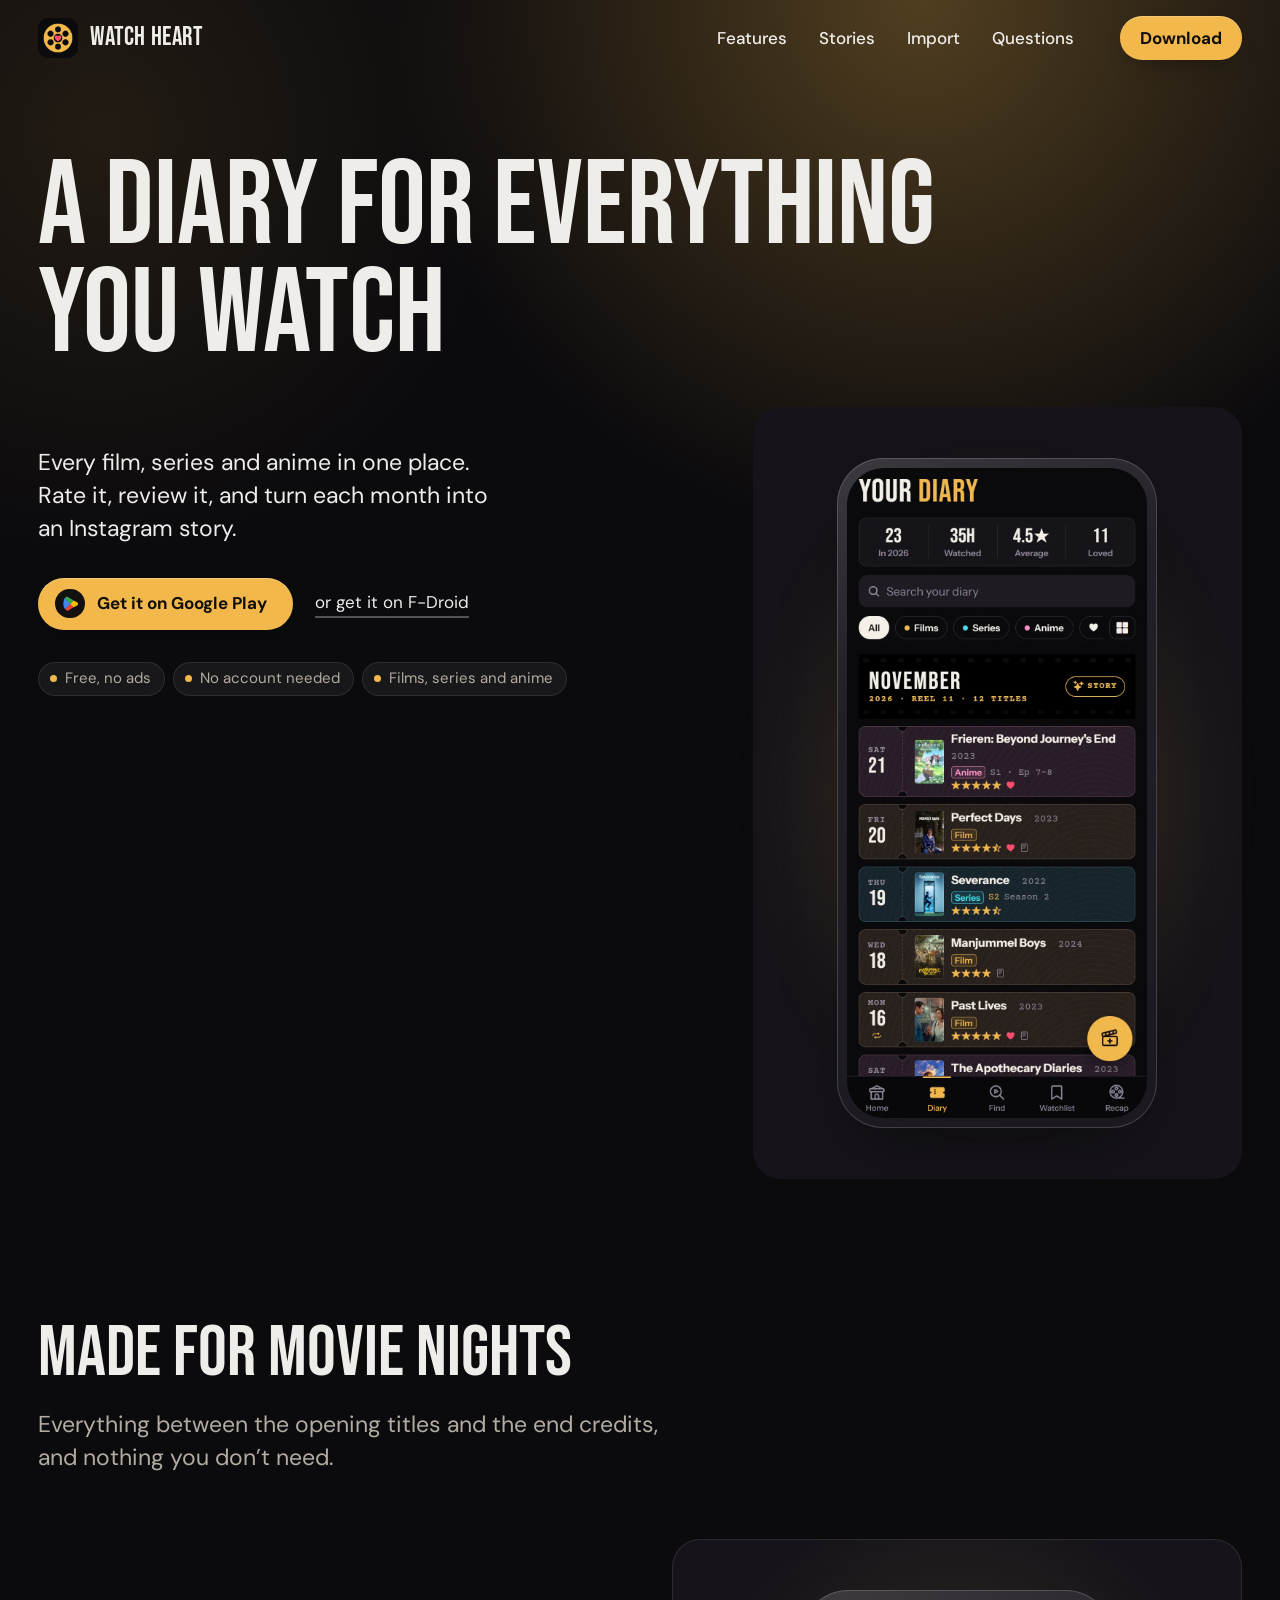
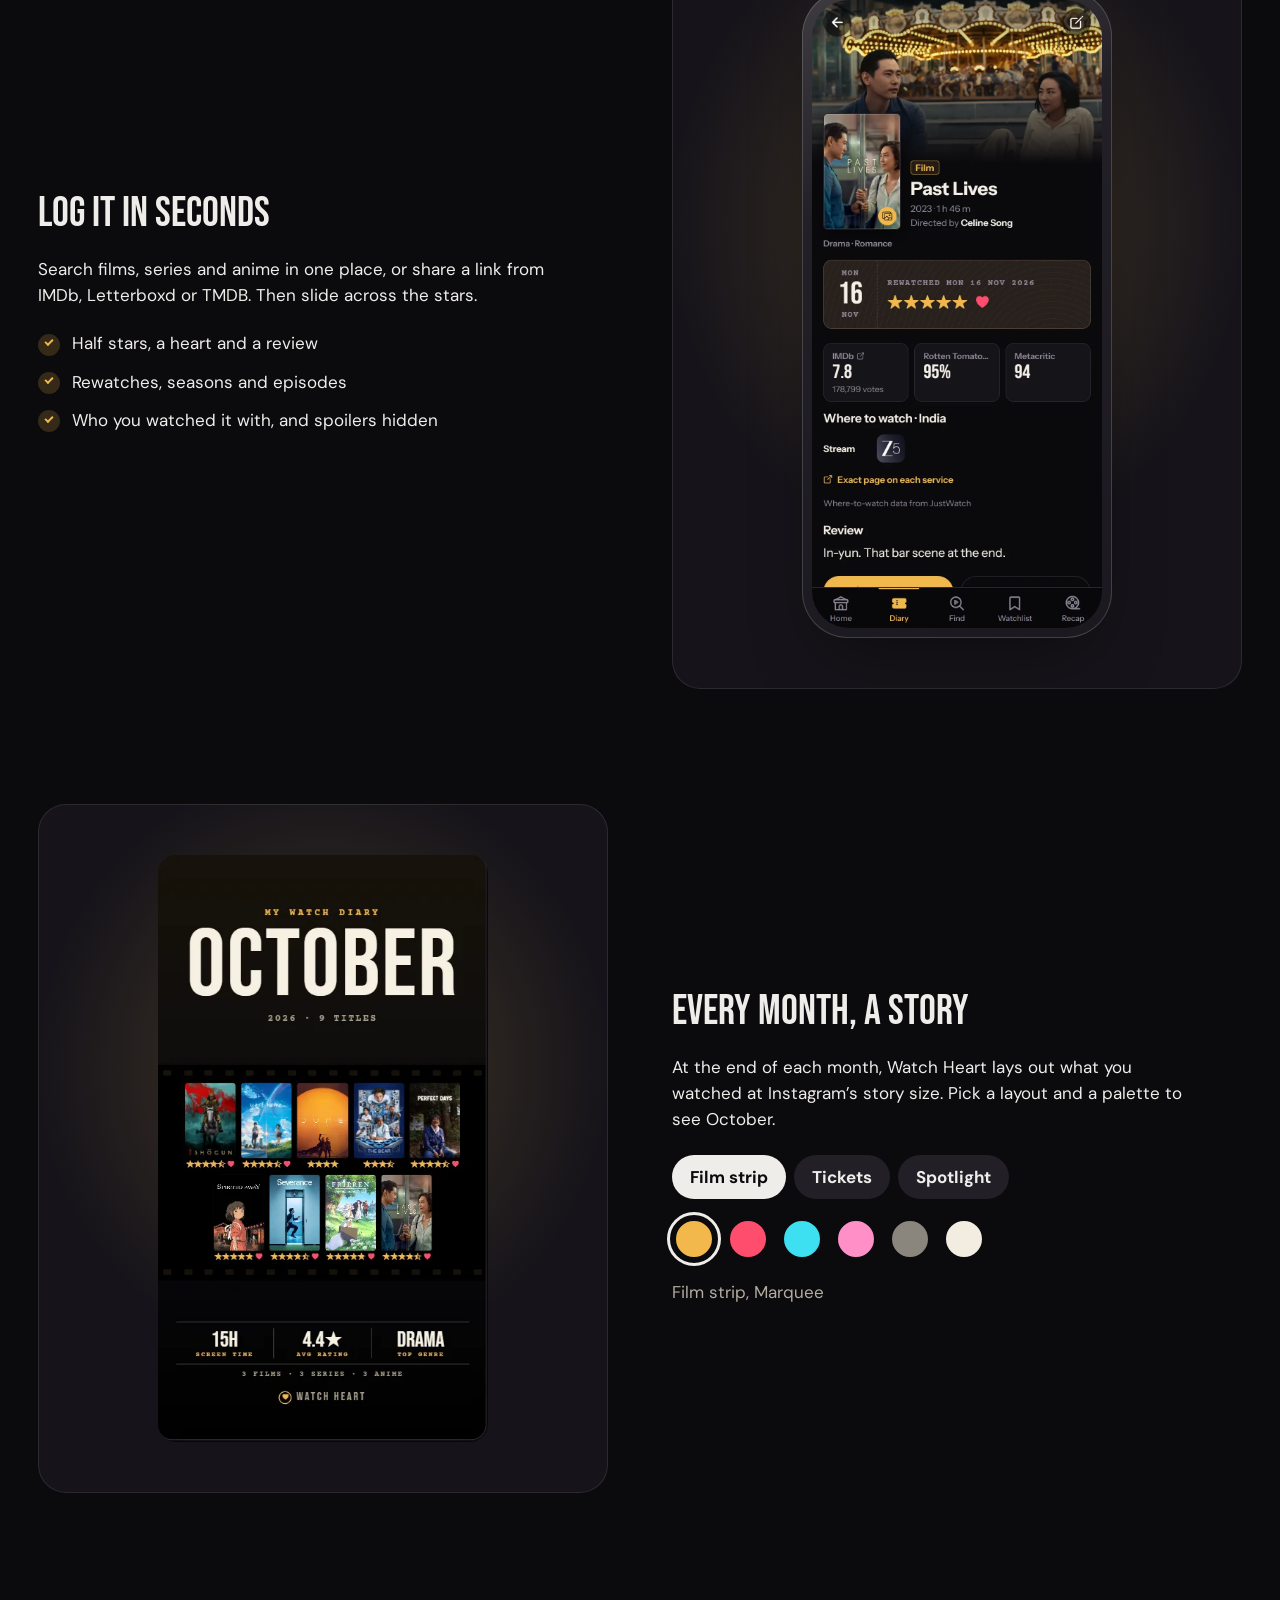
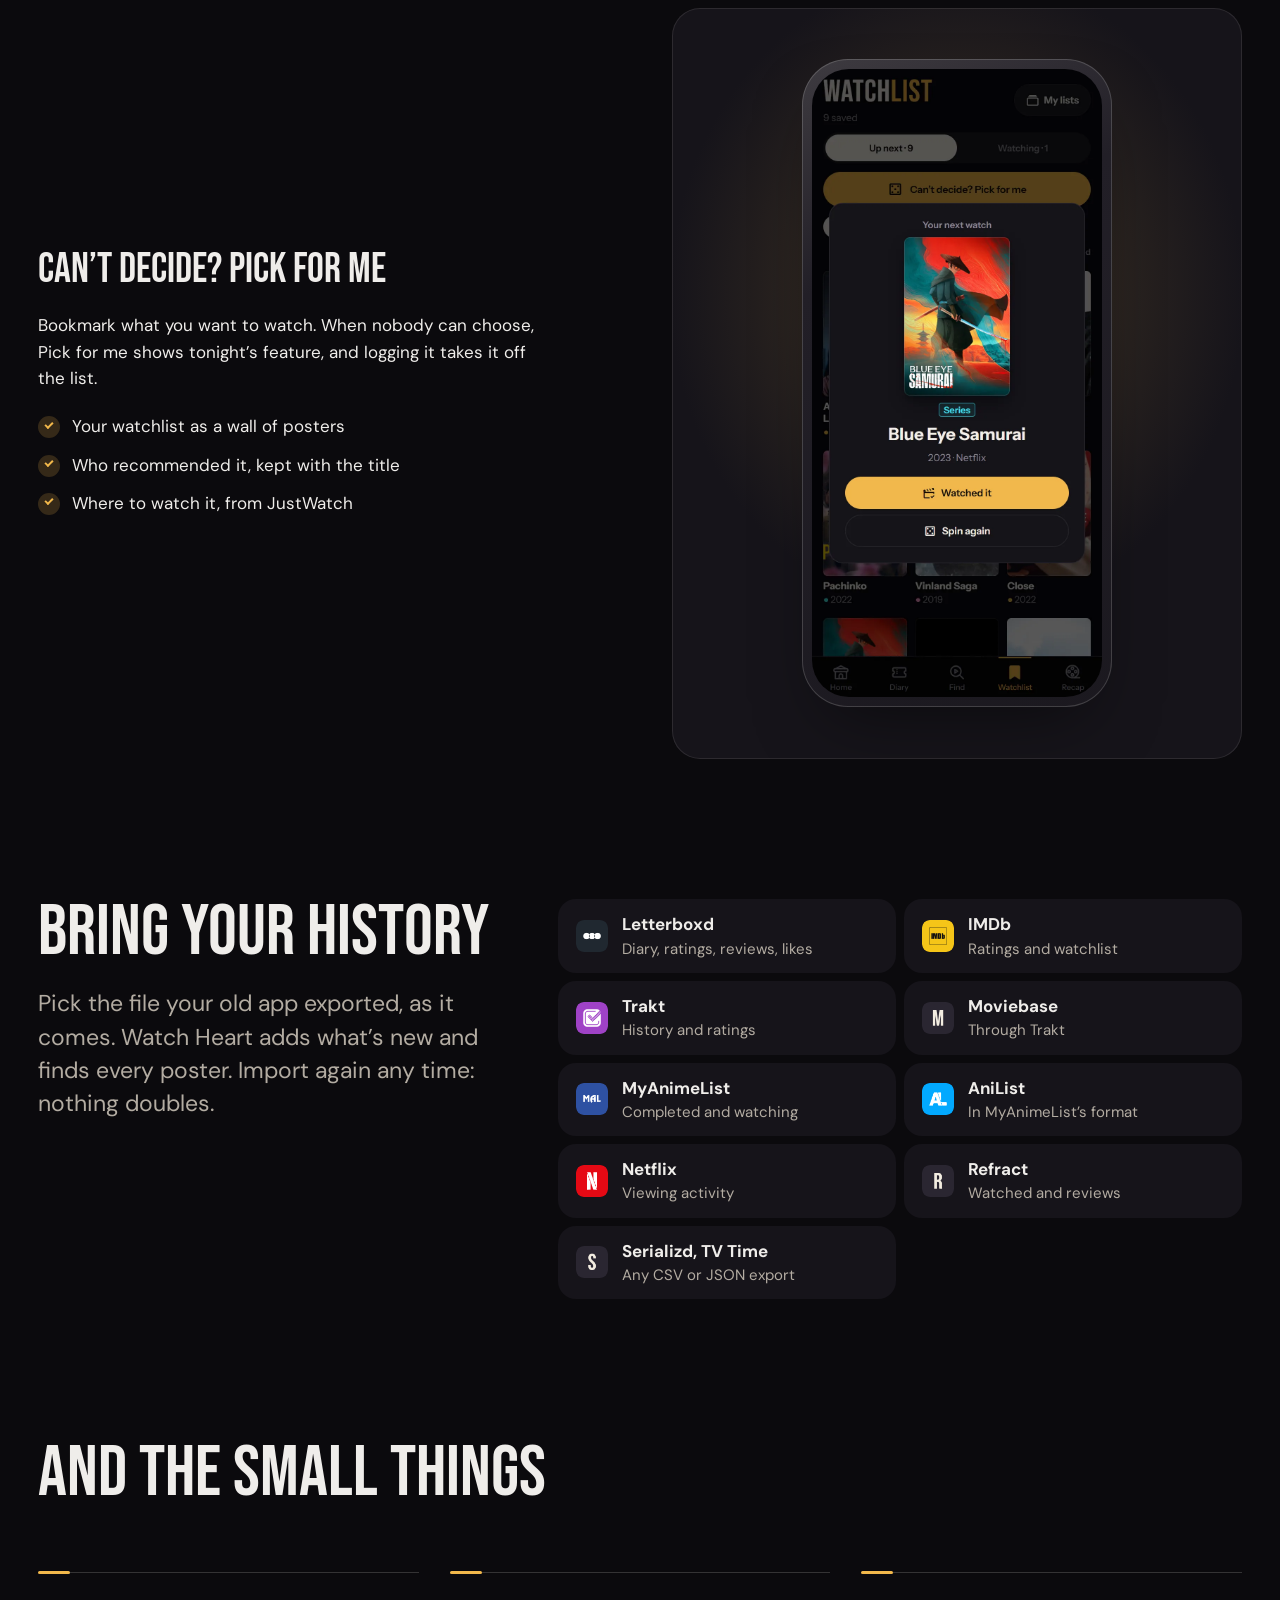
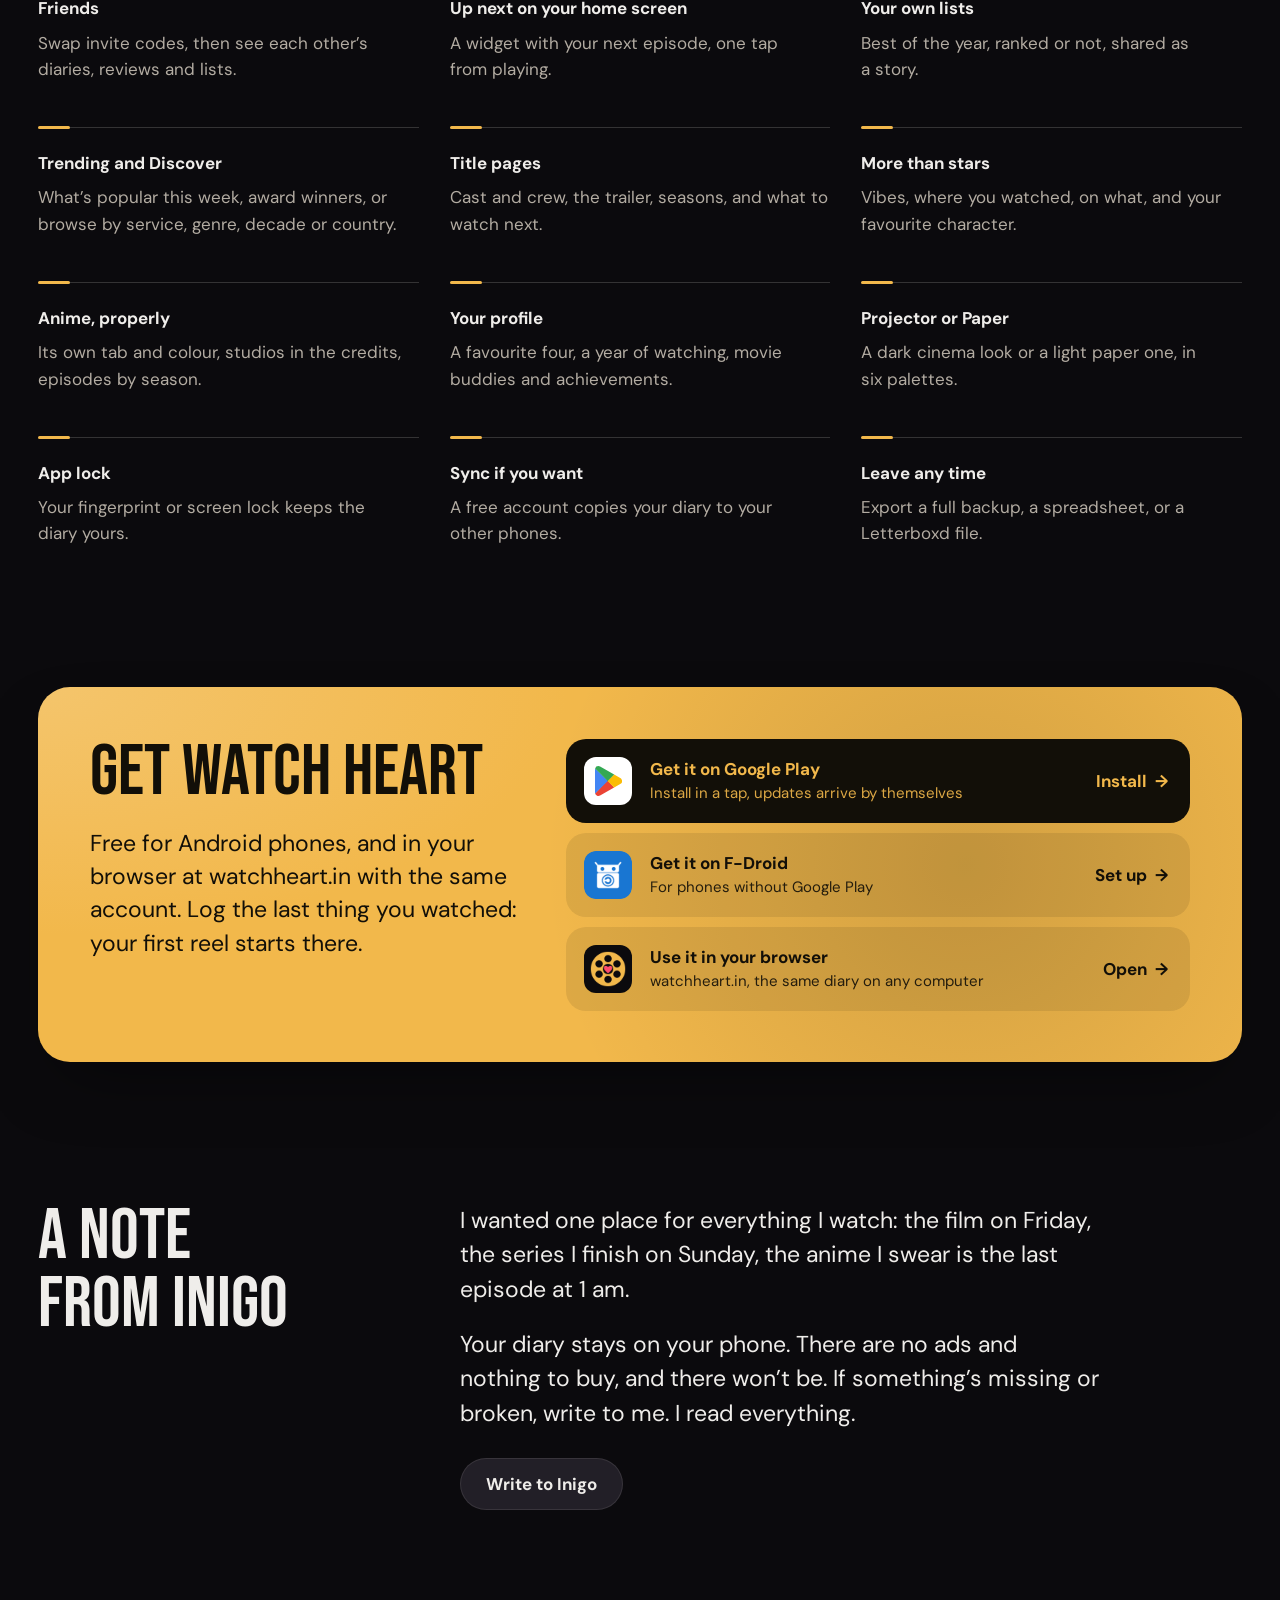
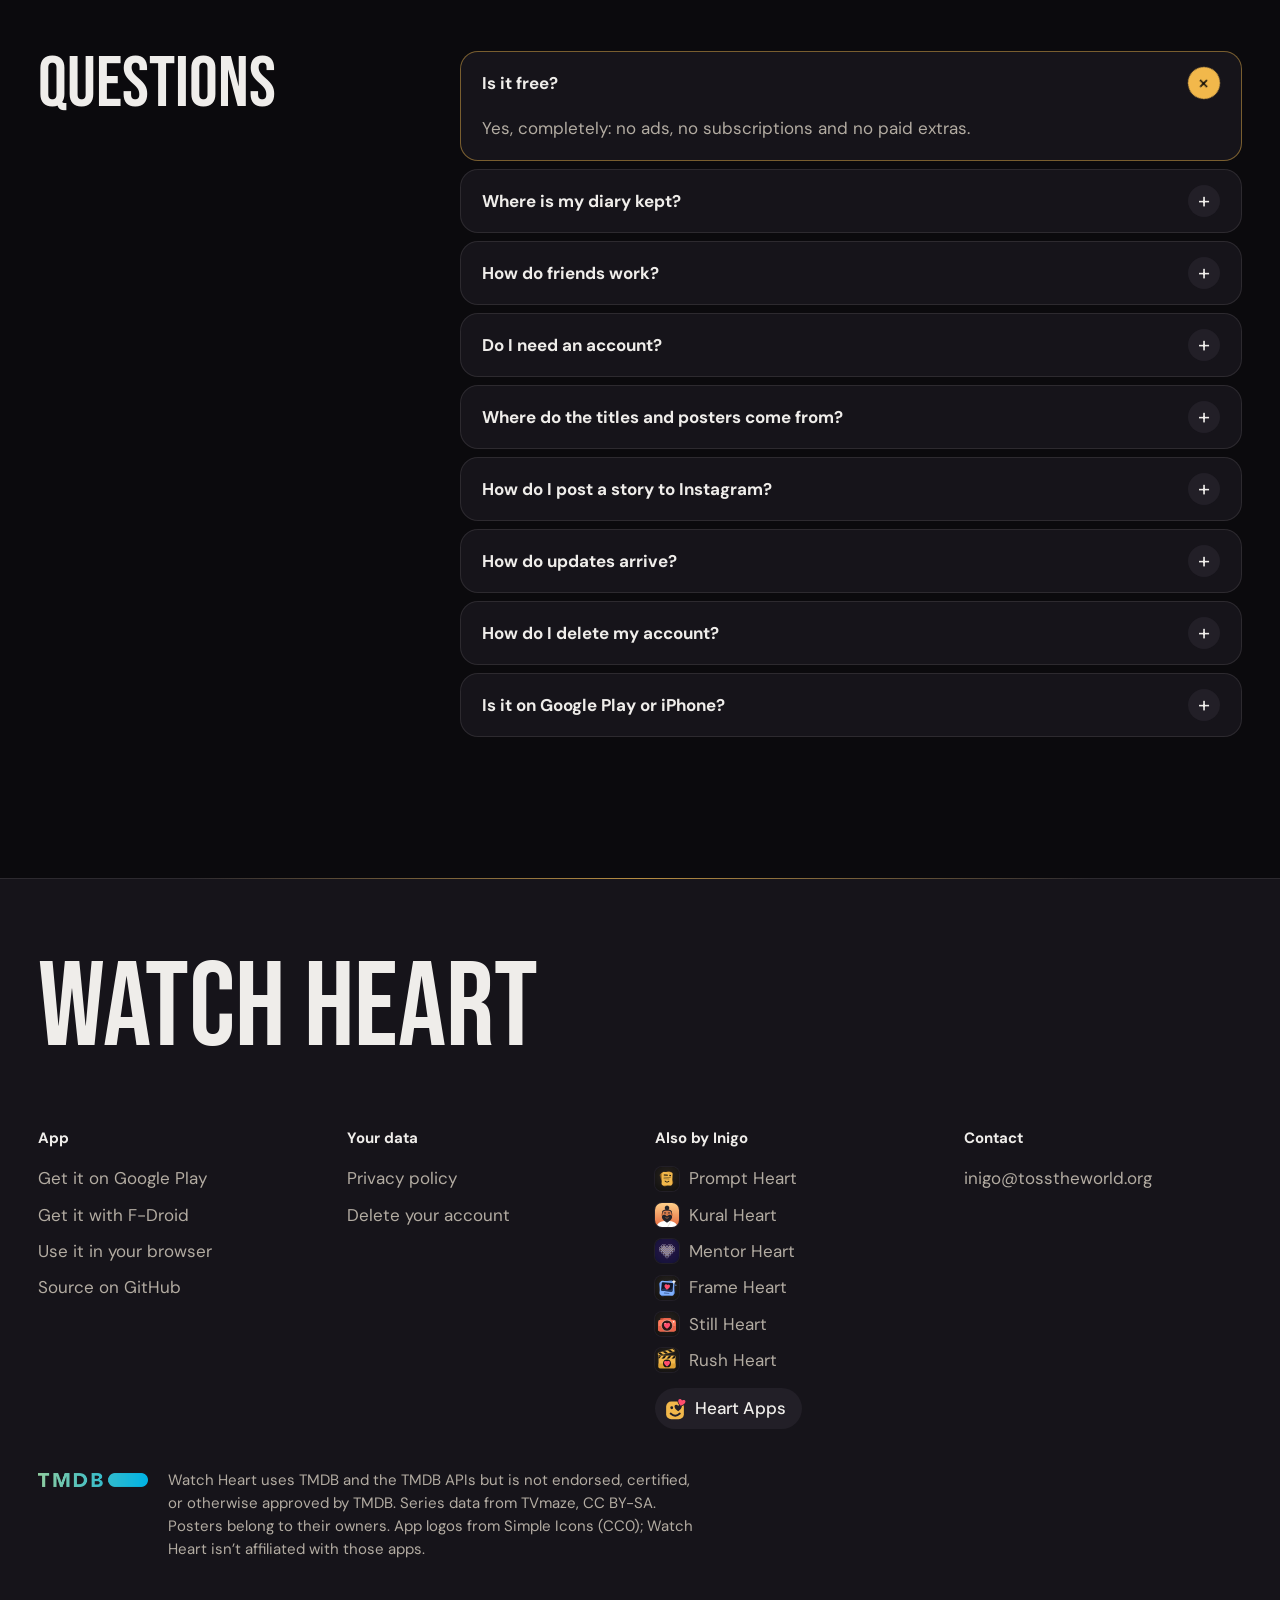
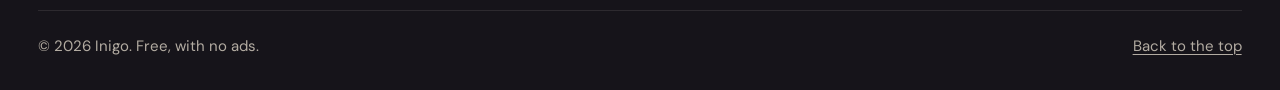
==== commit e238aec8: "Use it in your browser: link to watchheart.in" ====
--- a/index.html
+++ b/index.html
@@ -1,15 +1,219 @@
 <!doctype html>
 <html lang="en">
 <head>
-<meta charset="utf-8">
-<meta name="viewport" content="width=device-width, initial-scale=1">
-<title>Heart Apps has moved</title>
-<link rel="canonical" href="https://heartapps.github.io/watch-heart/">
-<meta http-equiv="refresh" content="0; url=https://heartapps.github.io/watch-heart/">
-<script>location.replace("https://heartapps.github.io/watch-heart/" + location.search + location.hash)</script>
-<style>body{margin:0;min-height:100vh;display:grid;place-items:center;background:#0E0D10;color:#EFEDEA;font:17px/1.5 system-ui,sans-serif}a{color:#F2B84B}</style>
+  <meta charset="utf-8">
+  <meta name="viewport" content="width=device-width, initial-scale=1">
+  <meta name="color-scheme" content="dark">
+  <title>Watch Heart · Film, series and anime diary for Android</title>
+  <meta name="description" content="Watch Heart is a free Android diary for every film, series and anime you watch. Rate in half stars, review, keep a watchlist, import from Letterboxd, IMDb, Trakt and more, and turn each month into an Instagram story.">
+  <meta name="theme-color" content="#0B0A0D">
+  <meta property="og:title" content="Watch Heart">
+  <meta property="og:description" content="Your film, series and anime diary. Free, no ads.">
+  <meta property="og:image" content="https://inigo-code.github.io/watch-heart-site/assets/stories/strip-marquee.webp">
+  <link rel="icon" href="assets/favicon.png">
+  <link rel="preconnect" href="https://fonts.googleapis.com">
+  <link rel="preconnect" href="https://fonts.gstatic.com" crossorigin>
+  <link href="https://fonts.googleapis.com/css2?family=Bebas+Neue&family=DM+Sans:opsz,wght@9..40,400;9..40,500;9..40,700&display=swap" rel="stylesheet">
+  <link rel="stylesheet" href="heart.css">
+  <link rel="stylesheet" href="theme.css">
+  <script>document.documentElement.classList.add('js')</script>
 </head>
 <body>
-<p>Heart Apps has a new address: <a href="https://heartapps.github.io/watch-heart/">https://heartapps.github.io/watch-heart/</a></p>
+<main id="top">
+
+  <header class="bar wrap">
+    <a class="brand" href="#top" aria-label="Watch Heart, back to top"><img src="assets/icon.png" width="40" height="40" alt="">Watch Heart</a>
+    <nav aria-label="Sections">
+      <a href="#features">Features</a>
+      <a href="#stories">Stories</a>
+      <a href="#import">Import</a>
+      <a href="#questions">Questions</a>
+    </nav>
+    <a class="button button-small" href="#get">Download</a>
+  </header>
+
+  <!-- The headline across the page, then the words beside the diary -->
+  <section class="hero wrap" aria-labelledby="hero-title">
+    <div class="hero-text">
+      <h1 id="hero-title" class="h1" data-reveal>A diary for everything<br> you watch</h1>
+      <div class="hero-side">
+        <p class="lede" data-reveal style="--i:1">Every film, series and anime in one place. Rate it, review it, and turn each month into an Instagram story.</p>
+        <p class="actions" data-reveal style="--i:2">
+          <a class="button" href="https://play.google.com/store/apps/details?id=com.inigocode.watchheart"><svg class="play-logo" viewBox="0 0 29 32" aria-hidden="true" focusable="false"><path d="M13.54 15.28.12 29.34a3.66 3.66 0 0 0 5.33 2.16l15.1-8.6Z" fill="#EA4335"/><path d="m27.11 12.89-6.53-3.74-7.35 6.45 7.38 7.28 6.48-3.7a3.54 3.54 0 0 0 1.5-4.79 3.62 3.62 0 0 0-1.5-1.5z" fill="#FBBC04"/><path d="M.12 2.66a3.57 3.57 0 0 0-.12.92v24.84a3.57 3.57 0 0 0 .12.92L14 15.64Z" fill="#4285F4"/><path d="m13.64 16 6.94-6.85L5.5.51A3.73 3.73 0 0 0 3.63 0 3.64 3.64 0 0 0 .12 2.65Z" fill="#34A853"/></svg>Get it on Google Play</a>
+          <a class="link" href="fdroid.html">or get it on F-Droid</a>
+        </p>
+        <ul class="facts" data-reveal style="--i:3"><li>Free, no ads</li><li>No account needed</li><li>Films, series and anime</li></ul>
+      </div>
+    </div>
+    <figure class="hero-media"><div class="phone" data-reveal style="--i:2"><img src="assets/screens/diary.webp" width="824" height="1784" alt="The diary: November as a reel of film, each viewing a ticket stub with its poster, stars and a heart" fetchpriority="high"></div></figure>
+  </section>
+
+  <!-- Three things it does, one picture each -->
+  <section id="features" class="section wrap" aria-labelledby="features-title">
+    <div class="head">
+      <h2 id="features-title" class="h2" data-reveal>Made for movie nights</h2>
+      <p data-reveal style="--i:1">Everything between the opening titles and the end credits, and nothing you don’t need.</p>
+    </div>
+    <div class="rows">
+      <article class="row" aria-labelledby="f1">
+        <div class="row-text">
+          <h3 id="f1" class="h3" data-reveal>Log it in seconds</h3>
+          <p data-reveal style="--i:1">Search films, series and anime in one place, or share a link from IMDb, Letterboxd or TMDB. Then slide across the stars.</p>
+          <ul class="ticks" data-reveal style="--i:2">
+            <li>Half stars, a heart and a review</li>
+            <li>Rewatches, seasons and episodes</li>
+            <li>Who you watched it with, and spoilers hidden</li>
+          </ul>
+        </div>
+        <figure class="row-media"><div class="phone" data-reveal><img src="assets/screens/entry.webp" width="824" height="1784" alt="Past Lives in the diary: rewatched Monday 16 November, five stars, loved, with a one-line review" loading="lazy" decoding="async"></div></figure>
+      </article>
+
+      <article id="stories" class="row" aria-labelledby="f2">
+        <div class="row-text">
+          <h3 id="f2" class="h3" data-reveal>Every month, a story</h3>
+          <p data-reveal style="--i:1">At the end of each month, Watch Heart lays out what you watched at Instagram’s story size. Pick a layout and a palette to see October.</p>
+          <div class="maker" data-reveal style="--i:2">
+            <div class="choice" role="radiogroup" aria-label="Layout" id="layouts">
+              <button type="button" role="radio" aria-checked="true" data-layout="strip">Film strip</button>
+              <button type="button" role="radio" aria-checked="false" data-layout="tickets">Tickets</button>
+              <button type="button" role="radio" aria-checked="false" data-layout="spotlight">Spotlight</button>
+            </div>
+            <div class="swatches" role="radiogroup" aria-label="Palette" id="palettes">
+              <button type="button" role="radio" aria-checked="true" data-palette="marquee" aria-label="Marquee" style="--sw:#F2B84B"></button>
+              <button type="button" role="radio" aria-checked="false" data-palette="velvet" aria-label="Velvet" style="--sw:#FF4D6D"></button>
+              <button type="button" role="radio" aria-checked="false" data-palette="neon" aria-label="Neon" style="--sw:#3DE0F0"></button>
+              <button type="button" role="radio" aria-checked="false" data-palette="sakura" aria-label="Sakura" style="--sw:#FF8FC7"></button>
+              <button type="button" role="radio" aria-checked="false" data-palette="noir" aria-label="Noir" style="--sw:#8A857D"></button>
+              <button type="button" role="radio" aria-checked="false" data-palette="paper" aria-label="Paper" style="--sw:#F3EDE1"></button>
+            </div>
+            <p class="soft" id="story-name" aria-live="polite">Film strip, Marquee</p>
+          </div>
+        </div>
+        <figure class="row-media"><img class="story" id="story-img" src="assets/stories/strip-marquee.webp" width="540" height="960" alt="October as a film-strip story in the Marquee palette: nine posters, 15 hours watched, 4.4 stars on average" loading="lazy" decoding="async" data-reveal></figure>
+      </article>
+
+      <article class="row" aria-labelledby="f3">
+        <div class="row-text">
+          <h3 id="f3" class="h3" data-reveal>Can’t decide? Pick for me</h3>
+          <p data-reveal style="--i:1">Bookmark what you want to watch. When nobody can choose, Pick for me shows tonight’s feature, and logging it takes it off the list.</p>
+          <ul class="ticks" data-reveal style="--i:2">
+            <li>Your watchlist as a wall of posters</li>
+            <li>Who recommended it, kept with the title</li>
+            <li>Where to watch it, from JustWatch</li>
+          </ul>
+        </div>
+        <figure class="row-media"><div class="phone" data-reveal><img src="assets/screens/pick.webp" width="824" height="1784" alt="Your next watch: the watchlist picks Blue Eye Samurai, on Netflix" loading="lazy" decoding="async"></div></figure>
+      </article>
+    </div>
+  </section>
+
+  <!-- Import: the apps it reads, as a plain list -->
+  <section id="import" class="section wrap" aria-labelledby="import-title">
+    <div class="import">
+      <div class="head">
+        <h2 id="import-title" class="h2" data-reveal>Bring your history</h2>
+        <p data-reveal style="--i:1">Pick the file your old app exported, as it comes. Watch Heart adds what’s new and finds every poster. Import again any time: nothing doubles.</p>
+      </div>
+      <ul class="sources" data-reveal style="--i:1">
+        <li><img src="assets/logos/letterboxd.png" width="32" height="32" alt=""><span><strong>Letterboxd</strong><span>Diary, ratings, reviews, likes</span></span></li>
+        <li><img src="assets/logos/imdb.png" width="32" height="32" alt=""><span><strong>IMDb</strong><span>Ratings and watchlist</span></span></li>
+        <li><img src="assets/logos/trakt.png" width="32" height="32" alt=""><span><strong>Trakt</strong><span>History and ratings</span></span></li>
+        <li><img src="assets/logos/moviebase.png" width="32" height="32" alt=""><span><strong>Moviebase</strong><span>Through Trakt</span></span></li>
+        <li><img src="assets/logos/myanimelist.png" width="32" height="32" alt=""><span><strong>MyAnimeList</strong><span>Completed and watching</span></span></li>
+        <li><img src="assets/logos/anilist.png" width="32" height="32" alt=""><span><strong>AniList</strong><span>In MyAnimeList’s format</span></span></li>
+        <li><img src="assets/logos/netflix.png" width="32" height="32" alt=""><span><strong>Netflix</strong><span>Viewing activity</span></span></li>
+        <li><img src="assets/logos/refract.png" width="32" height="32" alt=""><span><strong>Refract</strong><span>Watched and reviews</span></span></li>
+        <li><img src="assets/logos/serializd.png" width="32" height="32" alt=""><span><strong>Serializd, TV Time</strong><span>Any CSV or JSON export</span></span></li>
+      </ul>
+    </div>
+  </section>
+
+  <!-- The smaller things, as a plain list -->
+  <section class="section wrap" aria-labelledby="more-title">
+    <div class="head"><h2 id="more-title" class="h2" data-reveal>And the small things</h2></div>
+    <dl class="more" data-reveal style="--i:1">
+      <div><dt>Friends</dt><dd>Swap invite codes, then see each other’s diaries, reviews and lists.</dd></div>
+      <div><dt>Up next on your home screen</dt><dd>A widget with your next episode, one tap from playing.</dd></div>
+      <div><dt>Your own lists</dt><dd>Best of the year, ranked or not, shared as a story.</dd></div>
+      <div><dt>Trending and Discover</dt><dd>What’s popular this week, award winners, or browse by service, genre, decade or country.</dd></div>
+      <div><dt>Title pages</dt><dd>Cast and crew, the trailer, seasons, and what to watch next.</dd></div>
+      <div><dt>More than stars</dt><dd>Vibes, where you watched, on what, and your favourite character.</dd></div>
+      <div><dt>Anime, properly</dt><dd>Its own tab and colour, studios in the credits, episodes by season.</dd></div>
+      <div><dt>Your profile</dt><dd>A favourite four, a year of watching, movie buddies and achievements.</dd></div>
+      <div><dt>Projector or Paper</dt><dd>A dark cinema look or a light paper one, in six palettes.</dd></div>
+      <div><dt>App lock</dt><dd>Your fingerprint or screen lock keeps the diary yours.</dd></div>
+      <div><dt>Sync if you want</dt><dd>A free account copies your diary to your other phones.</dd></div>
+      <div><dt>Leave any time</dt><dd>Export a full backup, a spreadsheet, or a Letterboxd file.</dd></div>
+    </dl>
+  </section>
+
+  <!-- Get it -->
+  <section id="get" class="section wrap" aria-labelledby="get-title">
+    <div class="get">
+      <div class="head">
+        <h2 id="get-title" class="h2" data-reveal>Get Watch Heart</h2>
+        <p data-reveal style="--i:1">Free for Android phones, and in your browser at watchheart.in with the same account. Log the last thing you watched: your first reel starts there.</p>
+      </div>
+      <div class="ways">
+        <a class="way way-main" href="https://play.google.com/store/apps/details?id=com.inigocode.watchheart" data-reveal><img class="way-play" src="assets/logos/google-play.svg" width="48" height="48" alt=""><span><strong>Get it on Google Play</strong><span>Install in a tap, updates arrive by themselves</span></span><span class="go">Install</span></a>
+        <a class="way" href="fdroid.html" data-reveal style="--i:1"><img src="assets/logos/fdroid.png" width="48" height="48" alt=""><span><strong>Get it on F-Droid</strong><span>For phones without Google Play</span></span><span class="go">Set up</span></a>
+        <a class="way" href="https://watchheart.in/" data-reveal style="--i:2"><img src="assets/icon.png" width="48" height="48" alt=""><span><strong>Use it in your browser</strong><span>watchheart.in, the same diary on any computer</span></span><span class="go">Open</span></a>
+      </div>
+    </div>
+  </section>
+
+  <!-- A note from the maker -->
+  <section class="section wrap" aria-labelledby="note-title">
+    <div class="note">
+      <h2 id="note-title" class="h2" data-reveal>A note from Inigo</h2>
+      <div data-reveal style="--i:1">
+        <div class="copy">
+          <p>I wanted one place for everything I watch: the film on Friday, the series I finish on Sunday, the anime I swear is the last episode at 1 am.</p>
+          <p>Your diary stays on your phone. There are no ads and nothing to buy, and there won’t be. If something’s missing or broken, write to me. I read everything.</p>
+        </div>
+        <p class="actions"><a class="button button-tone" href="mailto:inigo@tosstheworld.org?subject=Watch%20Heart">Write to Inigo</a></p>
+      </div>
+    </div>
+  </section>
+
+  <!-- Questions -->
+  <section id="questions" class="section wrap" aria-labelledby="faq-title">
+    <div class="faq">
+      <div class="head"><h2 id="faq-title" class="h2" data-reveal>Questions</h2></div>
+      <div class="faq-list" data-reveal style="--i:1">
+        <details name="faq" open><summary>Is it free?</summary><p>Yes, completely: no ads, no subscriptions and no paid extras.</p></details>
+        <details name="faq"><summary>Where is my diary kept?</summary><p>On your phone. If you sign in, a copy is kept in your private account so your devices stay in sync; nobody else can read it unless you add them as a friend.</p></details>
+        <details name="faq"><summary>How do friends work?</summary><p>Sign in, open Friends and share your invite code. Anyone who enters it becomes your friend, both ways, and you see each other’s diaries, reviews and lists. In Settings you choose what friends see. Who you watched with and your tags are never shared, and you can unfriend or make a new code any time.</p></details>
+        <details name="faq"><summary>Do I need an account?</summary><p>No. Everything works without one. An account only adds backup and sync.</p></details>
+        <details name="faq"><summary>Where do the titles and posters come from?</summary><p>From TMDB, the free film and TV database, and from TVmaze for series. IMDb, Rotten Tomatoes and Metacritic scores come from OMDb, and where to watch from JustWatch.</p></details>
+        <details name="faq"><summary>How do I post a story to Instagram?</summary><p>Open Recap, choose the month and a look, tap Share to story, then pick Instagram and Story. You can save it to your photos too.</p></details>
+        <details name="faq"><summary>How do updates arrive?</summary><p>Smaller improvements arrive inside the app by themselves. For new versions, Google Play or F-Droid updates it like any other app, and your diary stays.</p></details>
+        <details name="faq"><summary>How do I delete my account?</summary><p>In the app: Settings, tap your email under Account, then Delete account. There’s also a <a class="link" href="delete-account.html">page for it</a>.</p></details>
+        <details name="faq"><summary>Is it on Google Play or iPhone?</summary><p>It’s on <a class="link" href="https://play.google.com/store/apps/details?id=com.inigocode.watchheart">Google Play</a>, and on F-Droid for phones without it. It’s an Android app; there is no iPhone version.</p></details>
+      </div>
+    </div>
+  </section>
+
+</main>
+
+<footer class="foot">
+  <div class="wrap">
+    <p class="foot-name" aria-hidden="true">Watch Heart</p>
+    <div class="foot-cols">
+      <nav aria-label="App"><h2>App</h2><a href="https://play.google.com/store/apps/details?id=com.inigocode.watchheart">Get it on Google Play</a><a href="fdroid.html">Get it with F-Droid</a><a href="https://watchheart.in/">Use it in your browser</a><a href="https://github.com/inigo-code/watch-heart">Source on GitHub</a></nav>
+      <nav aria-label="Your data"><h2>Your data</h2><a href="privacy.html">Privacy policy</a><a href="delete-account.html">Delete your account</a></nav>
+      <nav aria-label="Also by Inigo"><h2>Also by Inigo</h2><a class="to-app" href="https://inigo-code.github.io/prompt-heart-site/"><img src="assets/prompt-heart.png" width="24" height="24" alt="">Prompt Heart</a><a class="to-app" href="https://inigo-code.github.io/kural-heart-site/"><img src="assets/kural-heart.png" width="24" height="24" alt="">Kural Heart</a><a class="to-app" href="https://heartapps.github.io/mentor-heart/"><img src="assets/mentor-heart.png" width="24" height="24" alt="">Mentor Heart</a><a class="to-app" href="https://inigo-code.github.io/frame-heart-site/"><img src="assets/frame-heart.svg" width="24" height="24" alt="">Frame Heart</a><a class="to-app" href="https://inigo-code.github.io/still-heart-site/"><img src="assets/still-heart.svg" width="24" height="24" alt="">Still Heart</a><a class="to-app" href="https://inigo-code.github.io/rush-heart-site/"><img src="assets/rush-heart.svg" width="24" height="24" alt="">Rush Heart</a><a class="to-home" href="https://inigo-code.github.io/"><img src="assets/heart-apps.svg" width="20" height="20" alt="">Heart Apps</a></nav>
+      <nav aria-label="Contact"><h2>Contact</h2><a href="mailto:inigo@tosstheworld.org?subject=Watch%20Heart">inigo@tosstheworld.org</a></nav>
+    </div>
+    <div class="credits">
+      <img src="assets/tmdb-logo.png" width="110" height="14" alt="TMDB">
+      <p>Watch Heart uses TMDB and the TMDB APIs but is not endorsed, certified, or otherwise approved by TMDB. Series data from TVmaze, CC BY-SA. Posters belong to their owners. App logos from Simple Icons (CC0); Watch Heart isn’t affiliated with those apps.</p>
+    </div>
+    <div class="foot-last"><p>© 2026 Inigo. Free, with no ads.</p><a href="#top">Back to the top</a></div>
+  </div>
+</footer>
+
+<script src="heart.js" defer></script>
+<script src="site.js" defer></script>
 </body>
 </html>
--- a/heart.css
+++ b/heart.css
@@ -0,0 +1,276 @@
+/* Heart: the shared layout of the Heart Apps sites. Each site sets its own colours and faces in
+   its theme file; everything here reads only the tokens below. */
+
+:root {
+  /* Dark by default, so scrollbars, form fields and the loading canvas are dark too. Themes that follow the system say light dark. */
+  color-scheme: dark;
+  --bg: #0E0D10;
+  --surface: #18161B;
+  --surface-2: #232026;
+  --ink: #EFEDEA;
+  --muted: #B3ACA2;
+  --accent: #F2B84B;
+  --accent-ink: #121110;
+  --accent-hover: #F6C76E;
+  --field: var(--accent);
+  --field-ink: var(--accent-ink);
+  --font-display: 'DM Sans', system-ui, sans-serif;
+  --font-text: 'DM Sans', system-ui, sans-serif;
+  --display-weight: 700;
+  --display-track: -0.035em;
+  --display-case: none;
+  --s-small: 0.9375rem;
+  --s-body: 1.0625rem;
+  --s-lede: clamp(1.1875rem, 1rem + 0.6vw, 1.4375rem);
+  --s-head: clamp(1.5rem, 1.15rem + 1vw, 2rem);
+  --s-h2: clamp(2.25rem, 1.4rem + 3vw, 4rem);
+  --s-h1: clamp(2.75rem, 1.2rem + 5.6vw, 6.25rem);
+  --margin: clamp(1rem, 3vw, 2.5rem);
+  --max: 1240px;
+  --gap: clamp(1rem, 2.4vw, 2rem);
+  --section: clamp(6rem, 11vw, 10rem);
+  --radius: 28px;
+  --ease-out: cubic-bezier(0.22, 1, 0.36, 1);
+  /* Read from the colours above, so every theme gets its own lines, glows and shadows. */
+  --line: color-mix(in srgb, var(--ink) 10%, transparent);
+  --line-strong: color-mix(in srgb, var(--ink) 18%, transparent);
+  --glow: color-mix(in srgb, var(--accent) 30%, transparent);
+  --shadow: 0 30px 70px -28px rgb(0 0 0 / 0.55);
+}
+
+*, *::before, *::after { box-sizing: border-box; }
+html { scrollbar-color: color-mix(in srgb, var(--ink) 24%, transparent) var(--bg); caret-color: var(--accent); -webkit-text-size-adjust: 100%; scroll-behavior: smooth; scroll-padding-top: 96px; }
+body { margin: 0; overflow-x: clip; background: var(--bg); color: var(--ink); font: 400 var(--s-body)/1.55 var(--font-text); -webkit-font-smoothing: antialiased; text-rendering: optimizeLegibility; }
+img { display: block; max-width: 100%; height: auto; }
+a { color: inherit; text-underline-offset: 0.2em; text-decoration-thickness: from-font; }
+p, li, dd, dt, summary, figcaption { text-wrap: pretty; }
+h1, h2, h3, p, ul, ol, dl, dd, figure { margin: 0; }
+ul, ol { padding: 0; list-style: none; }
+button { font: inherit; color: inherit; background: none; border: 0; padding: 0; cursor: pointer; }
+:focus-visible { outline: 3px solid var(--accent); outline-offset: 3px; border-radius: 6px; }
+::selection { background: var(--accent); color: var(--accent-ink); }
+.nums { font-variant-numeric: tabular-nums; }
+.visually-hidden { position: absolute; width: 1px; height: 1px; overflow: hidden; clip-path: inset(50%); white-space: nowrap; }
+
+.wrap { width: 100%; max-width: calc(var(--max) + 2 * var(--margin)); margin-inline: auto; padding-inline: var(--margin); }
+.section { padding-block: var(--section) 0; }
+
+/* The lit ground: the page's own colour glows from the top. */
+main { position: relative; isolation: isolate; }
+main::before { content: ''; position: absolute; inset: 0 0 auto; z-index: -1; pointer-events: none; }
+main::before { height: min(1100px, 130vh); background: radial-gradient(60% 70% at 72% 0%, var(--glow), transparent 70%), radial-gradient(45% 55% at 8% 12%, color-mix(in srgb, var(--accent) 10%, transparent), transparent 70%); }
+
+/* ---------- type ---------- */
+.h1, .h2, .h3 { font-family: var(--font-display); font-weight: var(--display-weight); text-transform: var(--display-case); text-wrap: balance; }
+.h1 { font-size: var(--s-h1); line-height: 0.98; letter-spacing: var(--display-track); }
+.h2 { font-size: var(--s-h2); line-height: 1.04; letter-spacing: calc(var(--display-track) * 0.8); }
+.h3 { font-size: var(--s-head); line-height: 1.15; letter-spacing: calc(var(--display-track) * 0.4); }
+.lede { font-size: var(--s-lede); line-height: 1.45; max-width: 34ch; }
+.soft { color: var(--muted); }
+.copy p + p { margin-top: 0.9em; }
+.head { display: grid; gap: 20px; max-width: 46rem; margin-bottom: clamp(2.5rem, 5vw, 4rem); }
+.head p { font-size: var(--s-lede); line-height: 1.45; max-width: 40ch; color: var(--muted); }
+.get .head p { color: inherit; }
+
+/* ---------- controls ---------- */
+.button { position: relative; display: inline-flex; align-items: center; justify-content: center; gap: 10px; min-height: 52px; padding: 0 26px; border-radius: 999px; background: var(--accent); color: var(--accent-ink); font-weight: 700; text-decoration: none; box-shadow: 0 10px 24px -14px rgb(0 0 0 / 0.6), inset 0 1px 0 rgb(255 255 255 / 0.25); transition: transform 160ms var(--ease-out), background-color 180ms ease, box-shadow 220ms ease; }
+.button:active { transform: translateY(0) scale(0.96); }
+.button-tone { background: var(--surface-2); color: var(--ink); box-shadow: inset 0 0 0 1px var(--line); }
+.button-small { min-height: 44px; padding: 0 20px; }
+/* A link's underline: faint at rest, drawn across in full on hover. */
+.link { text-decoration: none; background: linear-gradient(currentColor, currentColor) 0 100% / 0 2px no-repeat, linear-gradient(color-mix(in srgb, currentColor 32%, transparent), color-mix(in srgb, currentColor 32%, transparent)) 0 100% / 100% 2px no-repeat; padding-bottom: 3px; transition: background-size 320ms var(--ease-out); }
+@media (hover: hover) and (pointer: fine) {
+  .button:hover { background: var(--accent-hover); transform: translateY(-2px); box-shadow: 0 16px 30px -14px rgb(0 0 0 / 0.65), inset 0 1px 0 rgb(255 255 255 / 0.25); }
+  .button:active { transform: translateY(0) scale(0.96); }
+  .button-tone:hover { background: color-mix(in srgb, var(--surface-2) 80%, var(--ink) 10%); box-shadow: inset 0 0 0 1px var(--line-strong); }
+  .link:hover { background-size: 100% 2px, 100% 2px; }
+}
+.actions { display: flex; flex-wrap: wrap; align-items: center; gap: 14px 22px; }
+
+/* ---------- the bar: it stays at the top, over a frosted strip ---------- */
+.bar { position: sticky; top: 0; z-index: 50; display: flex; align-items: center; gap: 24px; min-height: 76px; }
+.bar::before { content: ''; position: absolute; inset: 0 calc(50% - 50vw); z-index: -1; background: color-mix(in srgb, var(--bg) 78%, transparent); -webkit-backdrop-filter: blur(16px) saturate(1.4); backdrop-filter: blur(16px) saturate(1.4); border-bottom: 1px solid transparent; opacity: 0; transition: opacity 240ms ease, border-color 240ms ease; }
+.bar.is-stuck::before { opacity: 1; border-bottom-color: var(--line); }
+.brand { display: inline-flex; align-items: center; gap: 12px; min-height: 44px; font-family: var(--font-display); font-weight: var(--display-weight); font-size: var(--s-body); text-transform: var(--display-case); text-decoration: none; letter-spacing: -0.01em; }
+.brand img { width: 40px; height: 40px; border-radius: 11px; transition: transform 300ms var(--ease-out); }
+.bar nav { display: flex; gap: 4px; margin-left: auto; }
+.bar nav + .button, .bar nav + .menu-button + .button { margin-left: 8px; }
+.bar nav a { display: inline-flex; align-items: center; min-height: 40px; padding: 0 14px; border-radius: 999px; text-decoration: none; font-weight: 500; transition: color 180ms ease, background-color 180ms ease; }
+.menu-button { display: none; }
+@media (hover: hover) and (pointer: fine) {
+  .bar nav a:hover { background: color-mix(in srgb, var(--ink) 8%, transparent); }
+  .brand:hover img { transform: rotate(-8deg) scale(1.06); }
+}
+
+/* ---------- the hero ---------- */
+.hero { display: grid; grid-template-columns: minmax(0, 7fr) minmax(0, 5fr); gap: var(--gap); align-items: center; padding-block: clamp(2rem, 6vw, 5rem) 0; }
+.hero-text { display: grid; gap: 32px; align-content: center; }
+.hero-text .lede { max-width: 30ch; }
+.facts { display: flex; flex-wrap: wrap; gap: 8px; color: var(--muted); font-size: var(--s-small); }
+.facts li { display: inline-flex; align-items: center; gap: 8px; min-height: 34px; padding: 0 14px 0 12px; border-radius: 999px; background: color-mix(in srgb, var(--ink) 6%, transparent); box-shadow: inset 0 0 0 1px var(--line); }
+.facts li::before { content: ''; width: 7px; height: 7px; border-radius: 50%; background: var(--accent); }
+.hero-media { position: relative; display: grid; justify-items: center; }
+/* A soft pool of the accent colour under the hero's picture. */
+.hero-media::before { content: ''; position: absolute; inset: 8% 4%; z-index: -1; border-radius: 50%; background: radial-gradient(closest-side, var(--glow), transparent); filter: blur(30px); }
+
+/* A phone: the screen in a bezel with a lit edge, standing off the page. */
+.phone { position: relative; width: min(100%, 310px); padding: 10px; border-radius: 46px; background: linear-gradient(155deg, color-mix(in srgb, var(--surface-2) 70%, var(--ink) 14%), var(--surface-2) 30%, color-mix(in srgb, var(--surface-2) 80%, #000) 100%); box-shadow: inset 0 0 0 1px var(--line-strong), var(--shadow); }
+.phone img { width: 100%; border-radius: 37px; background: var(--surface); }
+.hero .phone { width: min(100%, 360px); }
+
+/* ---------- feature rows: words on one side, one screen on the other ---------- */
+.rows { display: grid; gap: clamp(4rem, 9vw, 8rem); }
+.row { display: grid; grid-template-columns: minmax(0, 1fr) minmax(0, 1fr); gap: clamp(2rem, 5vw, 5rem); align-items: center; }
+.row-media { position: relative; display: grid; justify-items: center; overflow: hidden; padding-block: clamp(2rem, 4vw, 3.5rem); border-radius: var(--radius); background: radial-gradient(70% 60% at 50% 38%, color-mix(in srgb, var(--accent) 22%, var(--surface)), var(--surface) 72%); box-shadow: inset 0 0 0 1px var(--line); }
+.row-media > * { position: relative; z-index: 1; }
+.row:nth-child(even) .row-media { order: -1; }
+.row-text { display: grid; gap: 22px; max-width: 32rem; }
+.row:nth-child(even) .row-text { justify-self: start; }
+.ticks { display: grid; gap: 12px; }
+.ticks li { position: relative; padding-left: 34px; }
+.ticks li::before { content: ''; position: absolute; left: 0; top: 0.18em; width: 22px; height: 22px; border-radius: 50%; background: color-mix(in srgb, var(--accent) 18%, transparent); }
+.ticks li::after { content: ''; position: absolute; left: 7px; top: 0.5em; width: 8px; height: 5px; border-left: 2px solid var(--accent); border-bottom: 2px solid var(--accent); transform: rotate(-45deg); }
+.phone, .window { overflow: hidden; }
+.phone img, .window img, .row-media img { transition: transform 600ms var(--ease-out); }
+@media (hover: hover) and (pointer: fine) {
+  .row-media:hover .phone img, .row-media:hover .window img { transform: scale(1.025); }
+}
+
+/* ---------- everything else: small cards in columns ---------- */
+.more { display: grid; grid-template-columns: repeat(3, minmax(0, 1fr)); gap: clamp(2rem, 3.5vw, 3rem) var(--gap); }
+.more div { position: relative; display: grid; gap: 8px; align-content: start; padding-top: 22px; border-top: 1px solid var(--line-strong); }
+.more div::before { content: ''; position: absolute; top: -2px; left: 0; width: 32px; height: 3px; border-radius: 2px; background: var(--accent); transform-origin: left; transition: transform 320ms var(--ease-out); }
+.more div:hover::before { transform: scaleX(2); }
+.more dt { font-weight: 700; font-size: 1.0625rem; }
+.more dd { max-width: 38ch; color: var(--muted); }
+
+/* ---------- get it: the one field of colour ---------- */
+.get { position: relative; overflow: hidden; display: grid; grid-template-columns: minmax(0, 5fr) minmax(0, 7fr); gap: var(--gap); padding: clamp(2rem, 4vw, 3.5rem); border-radius: calc(var(--radius) + 4px); background: radial-gradient(80% 120% at 0% 0%, color-mix(in srgb, var(--field) 82%, #fff), var(--field) 55%), var(--field); color: var(--field-ink); box-shadow: var(--shadow); }
+.get::before { content: ''; position: absolute; right: -12%; bottom: -60%; width: 70%; aspect-ratio: 1; border-radius: 50%; background: radial-gradient(closest-side, color-mix(in srgb, var(--field-ink) 14%, transparent), transparent); pointer-events: none; }
+.get > * { position: relative; }
+.get .head { margin: 0; align-content: start; }
+.ways { display: grid; gap: 10px; align-content: start; }
+.way { display: grid; grid-template-columns: 48px minmax(0, 1fr) auto; gap: 18px; align-items: center; min-height: 84px; padding: 14px 22px 14px 18px; border-radius: 20px; background: color-mix(in srgb, var(--field-ink) 9%, transparent); text-decoration: none; transition: background-color 180ms ease, transform 160ms var(--ease-out), box-shadow 220ms ease; }
+.way:active { transform: scale(0.985); }
+.way img { width: 48px; height: 48px; border-radius: 12px; }
+.way strong { display: block; }
+.way span span { display: block; font-size: var(--s-small); opacity: 0.9; }
+.way .go { display: inline-flex; align-items: center; gap: 8px; font-weight: 700; white-space: nowrap; }
+.way .go::after { content: '→'; transition: transform 220ms var(--ease-out); }
+.way-main { background: var(--field-ink); color: var(--field); }
+@media (hover: hover) and (pointer: fine) {
+  .way:hover { background: color-mix(in srgb, var(--field-ink) 16%, transparent); transform: translateY(-2px); }
+  .way-main:hover { background: color-mix(in srgb, var(--field-ink) 90%, var(--field)); box-shadow: 0 18px 30px -18px rgb(0 0 0 / 0.6); }
+  .way:hover .go::after { transform: translateX(4px); }
+  .way:active { transform: scale(0.985); }
+}
+
+/* ---------- questions ---------- */
+.faq { display: grid; grid-template-columns: minmax(0, 4fr) minmax(0, 8fr); gap: var(--gap); }
+.faq .head { align-content: start; margin: 0; }
+.faq-list { display: grid; gap: 8px; }
+.faq-list details { border-radius: 18px; background: var(--surface); box-shadow: inset 0 0 0 1px var(--line); transition: background-color 180ms ease, box-shadow 180ms ease; }
+.faq-list details[open] { box-shadow: inset 0 0 0 1px color-mix(in srgb, var(--accent) 45%, transparent); }
+.faq-list summary { display: flex; justify-content: space-between; align-items: center; gap: 16px; min-height: 64px; padding: 16px 22px; font-weight: 700; cursor: pointer; list-style: none; }
+.faq-list summary::-webkit-details-marker { display: none; }
+.faq-list summary::after { content: '+'; flex: none; display: grid; place-items: center; width: 32px; height: 32px; border-radius: 50%; background: var(--surface-2); font-weight: 400; font-size: 1.375rem; line-height: 1; transition: transform 240ms var(--ease-out), background-color 180ms ease, color 180ms ease; }
+.faq-list details[open] summary::after { transform: rotate(45deg); background: var(--accent); color: var(--accent-ink); }
+.faq-list details p { padding: 0 22px 20px; max-width: 72ch; color: var(--muted); }
+@media (hover: hover) and (pointer: fine) { .faq-list details:not([open]):hover { background: var(--surface-2); } }
+
+/* ---------- note from the maker ---------- */
+.note { display: grid; grid-template-columns: minmax(0, 4fr) minmax(0, 8fr); gap: var(--gap); }
+.note .copy { font-size: var(--s-lede); line-height: 1.5; max-width: 40ch; }
+.note .actions { margin-top: 28px; }
+
+/* ---------- footer ---------- */
+.foot { position: relative; margin-top: var(--section); padding-block: clamp(3rem, 6vw, 5rem) 32px; background: var(--surface); box-shadow: inset 0 1px 0 var(--line); overflow: hidden; }
+.foot::before { content: ''; position: absolute; left: 50%; top: 0; width: min(900px, 90vw); height: 1px; transform: translateX(-50%); background: linear-gradient(90deg, transparent, var(--accent), transparent); opacity: 0.7; }
+.foot-name { font-family: var(--font-display); font-weight: var(--display-weight); text-transform: var(--display-case); font-size: var(--s-h1); line-height: 0.9; letter-spacing: var(--display-track); white-space: nowrap; }
+.foot-cols { display: grid; grid-template-columns: repeat(auto-fit, minmax(13rem, 1fr)); gap: 32px var(--gap); margin-top: clamp(2.5rem, 5vw, 4rem); }
+.foot-cols h2 { font-size: var(--s-small); font-weight: 700; margin-bottom: 10px; }
+.foot-cols a { display: block; padding-block: 5px; text-decoration: none; color: var(--muted); transition: color 180ms ease, transform 180ms var(--ease-out); }
+.foot-cols a[href^="mailto:"] { white-space: nowrap; }
+.foot-cols a:hover { color: var(--ink); }
+/* Links to the other apps carry their icons. The link home to Heart Apps is a chip, its mark and name on one line. */
+.foot-cols .to-app { display: flex; align-items: center; gap: 10px; }
+/* The icons are dark tiles; the ring keeps their edge visible on a dark footer. */
+.foot-cols .to-app img { flex: none; width: 24px; height: 24px; border-radius: 7px; box-shadow: 0 0 0 1px var(--surface-2); }
+.foot-cols .to-home { display: inline-flex; align-items: center; gap: 8px; margin-top: 10px; padding: 7px 16px 7px 10px; border-radius: 999px; background: var(--surface-2); color: var(--ink); font-weight: 500; white-space: nowrap; }
+.foot-cols .to-home img { flex: none; width: 22px; height: 22px; }
+@media (hover: hover) and (pointer: fine) { .foot-cols a:not(.to-home):hover { transform: translateX(3px); } }
+.foot-last { display: flex; flex-wrap: wrap; justify-content: space-between; gap: 12px; margin-top: 48px; padding-top: 24px; border-top: 1px solid var(--line); color: var(--muted); font-size: var(--s-small); }
+
+/* ---------- light that follows the pointer across a card ----------
+   Two parts, both placed by heart.js. The pool lies on the card's surface, under the words and
+   pictures, and brightens the card's own colour (soft light) instead of greying it. The rim catches
+   the light along the edge, on the card under the pointer and, more faintly, on the cards beside it. */
+[data-spot] { position: relative; isolation: isolate; }
+[data-spot] > .spot { position: absolute; inset: 0; z-index: -1; border-radius: inherit; pointer-events: none; mix-blend-mode: soft-light;
+  background: radial-gradient(var(--spot-size, 440px) circle at var(--mx, 50%) var(--my, 50%), rgb(255 255 255 / 0.78), rgb(255 255 255 / 0.24) 38%, transparent 68%);
+  opacity: 0; transition: opacity 650ms var(--ease-out); }
+[data-spot].is-lit > .spot { opacity: 1; transition-duration: 280ms; }
+[data-spot]::after { content: ''; position: absolute; inset: 0; z-index: 3; padding: 1.5px; border-radius: inherit; pointer-events: none;
+  background: radial-gradient(300px circle at var(--mx, 50%) var(--my, 50%), rgb(255 255 255 / 0.95), rgb(255 255 255 / 0.3) 40%, transparent 72%);
+  -webkit-mask: linear-gradient(#000 0 0) content-box, linear-gradient(#000 0 0); -webkit-mask-composite: xor;
+  mask: linear-gradient(#000 0 0) content-box exclude, linear-gradient(#000 0 0);
+  opacity: var(--near, 0); transition: opacity 200ms linear; }
+
+/* ---------- entrance: the first screen rises once on load; nothing else waits to be shown ---------- */
+@keyframes heart-rise { from { opacity: 0; transform: translateY(26px); } to { opacity: 1; transform: none; } }
+@keyframes heart-lift { from { opacity: 0; transform: translateY(40px) scale(0.97); } to { opacity: 1; transform: none; } }
+.hero [data-reveal], .intro [data-reveal], .hero-side, .hero h1 { animation: heart-rise 900ms var(--ease-out) both; animation-delay: calc(var(--i, 0) * 90ms + 60ms); }
+.hero-media, .hero .stage, .hero .window { animation: heart-lift 1100ms var(--ease-out) both; animation-delay: 220ms; }
+@media (prefers-reduced-motion: reduce) {
+  html { scroll-behavior: auto; }
+  *, *::before, *::after { animation: none !important; transition: none !important; }
+}
+
+/* ---------- tablet ---------- */
+@media (max-width: 960px) {
+  .hero { grid-template-columns: minmax(0, 1fr) minmax(0, 0.8fr); }
+  .more { grid-template-columns: repeat(2, minmax(0, 1fr)); }
+  .get, .faq, .note { grid-template-columns: 1fr; gap: 32px; }
+}
+
+/* ---------- phone: its own composition, one column, the menu behind a button ---------- */
+@media (max-width: 680px) {
+  .bar { min-height: 64px; gap: 8px; }
+  .brand { white-space: nowrap; gap: 10px; }
+  .brand img { width: 36px; height: 36px; }
+  .bar nav { display: none; }
+  .bar > .button { margin-left: auto; min-height: 44px; padding: 0 16px; white-space: nowrap; font-size: 0.9375rem; }
+  .menu-button { order: 9; flex: none; display: inline-grid; place-items: center; width: 44px; height: 44px; border-radius: 50%; background: color-mix(in srgb, var(--ink) 8%, transparent); box-shadow: inset 0 0 0 1px var(--line); }
+  .menu-button span, .menu-button span::before, .menu-button span::after { display: block; width: 18px; height: 2px; border-radius: 2px; background: currentColor; transition: transform 240ms var(--ease-out), opacity 180ms ease; }
+  .menu-button span { position: relative; }
+  .menu-button span::before, .menu-button span::after { content: ''; position: absolute; left: 0; }
+  .menu-button span::before { top: -6px; }
+  .menu-button span::after { top: 6px; }
+  .bar.is-open .menu-button span { background: transparent; }
+  .bar.is-open .menu-button span::before { transform: translateY(6px) rotate(45deg); }
+  .bar.is-open .menu-button span::after { transform: translateY(-6px) rotate(-45deg); }
+  .bar.is-open::before { opacity: 1; }
+  .bar.is-open nav { display: grid; position: fixed; left: 0; right: 0; top: 64px; bottom: 0; align-content: start; gap: 4px; padding: 16px var(--margin) 32px; background: var(--bg); overflow-y: auto; }
+  .bar.is-open nav a { min-height: 56px; padding: 0 4px; border-bottom: 1px solid var(--line); border-radius: 0; font-family: var(--font-display); font-weight: var(--display-weight); text-transform: var(--display-case); font-size: 1.75rem; }
+  .hero { grid-template-columns: 1fr; gap: 48px; padding-top: 16px; }
+  .hero-text { gap: 24px; }
+  .hero .phone { width: min(78%, 320px); }
+  .row { grid-template-columns: 1fr; gap: 28px; }
+  .row .row-media, .row:nth-child(even) .row-media { order: 0; }
+  .row:nth-child(even) .row-text { justify-self: start; }
+  .row-text { padding: 0 !important; }
+  .row .phone { width: min(74%, 290px); }
+  .more { grid-template-columns: 1fr; }
+  .get { padding: 28px 18px; }
+  .way { grid-template-columns: 40px minmax(0, 1fr); padding: 14px 16px; }
+  .way img { width: 40px; height: 40px; }
+  .way .go { display: none; }
+  .foot-name { white-space: normal; }
+  .foot-cols { grid-template-columns: repeat(2, minmax(0, 1fr)); }
+}
+@media (max-width: 420px) { .foot-cols { grid-template-columns: 1fr; } }
+
+/* The Google Play mark on download buttons. */
+/* It sits on a small dark disc, so its yellow wedge still shows on the gold button. */
+.play-logo { flex: none; box-sizing: border-box; width: 1.75em; height: 1.75em; margin: 0 0.15em 0 -0.55em; padding: 0.4em 0.38em 0.4em 0.47em; border-radius: 50%; background: #121110; }
+.way img.way-play { padding: 9px; background: #fff; object-fit: contain; }
--- a/theme.css
+++ b/theme.css
@@ -0,0 +1,77 @@
+/* Watch Heart: the dark of a cinema, marquee gold for the one action, Bebas Neue on the titles. */
+:root {
+  --bg: #0B0A0D;
+  --surface: #16141A;
+  --surface-2: #221F27;
+  --ink: #EFEDEA;
+  --muted: #B3ACA2;
+  --accent: #F2B84B;
+  --accent-ink: #120F08;
+  --accent-hover: #F6C76E;
+  --field: #F2B84B;
+  --field-ink: #120F08;
+  --font-display: 'Bebas Neue', Impact, 'Arial Narrow', sans-serif;
+  --font-text: 'DM Sans', system-ui, -apple-system, 'Segoe UI', Roboto, sans-serif;
+  --display-weight: 400;
+  --display-track: 0;
+  --display-case: uppercase;
+  --s-h1: clamp(2.5rem, 0.2rem + 9.4vw, 7.5rem);
+  --s-h2: clamp(2.75rem, 1.6rem + 3.6vw, 5rem);
+  --s-head: clamp(2rem, 1.5rem + 1.4vw, 2.75rem);
+}
+
+.brand { font-size: 1.625rem; letter-spacing: 0.02em; }
+.brand img { border-radius: 10px; }
+.h1 { line-height: 0.9; }
+.h2, .h3 { line-height: 0.95; }
+.way-mark { display: grid; place-items: center; width: 48px; height: 48px; border-radius: 12px; background: var(--field-ink); color: var(--field); font-weight: 700; }
+
+/* The hero: the title across the page, the words and the diary below it. */
+.hero { grid-template-columns: minmax(0, 7fr) minmax(0, 5fr); align-items: end; }
+.hero .phone { width: min(100%, 320px); }
+.hero-text { gap: 40px; }
+.hero-side { display: grid; gap: 32px; max-width: 34rem; }
+@media (min-width: 961px) {
+  .hero { grid-template-rows: auto auto; row-gap: 0; }
+  .hero-text { display: contents; }
+  .hero h1 { grid-column: 1 / -1; grid-row: 1; margin-bottom: clamp(1.5rem, 3vw, 2.5rem); }
+  .hero-side { grid-column: 1; grid-row: 2; align-self: start; padding-top: clamp(1rem, 3vw, 2.5rem); }
+  .hero-media { grid-column: 2; grid-row: 2; padding-block: clamp(2rem, 4vw, 3.5rem); border-radius: var(--radius); background: var(--surface); }
+}
+
+/* The story maker: one picture, its layout and its palette. */
+.story { width: min(78%, 330px); border-radius: 18px; }
+.maker { display: grid; gap: 18px; }
+.choice { display: flex; flex-wrap: wrap; gap: 8px; }
+.choice button { min-height: 44px; padding: 0 18px; border-radius: 999px; background: var(--surface-2); font-weight: 700; transition: background-color 180ms ease, transform 140ms var(--ease-out); }
+.choice button[aria-checked="true"] { background: var(--ink); color: var(--bg); }
+.choice button:active, .swatches button:active { transform: scale(0.94); }
+.swatches { display: flex; flex-wrap: wrap; gap: 10px; }
+.swatches button { width: 44px; height: 44px; border-radius: 50%; background: var(--sw); border: 4px solid var(--bg); transition: transform 140ms var(--ease-out); outline-offset: 2px; }
+.swatches button[aria-checked="true"] { outline: 3px solid var(--ink); }
+.story { transition: opacity 200ms ease; }
+.story.is-swapping { opacity: 0; }
+@media (hover: hover) and (pointer: fine) { .choice button[aria-checked="false"]:hover { background: color-mix(in srgb, var(--surface-2) 70%, var(--ink) 12%); } }
+
+/* Import: the source apps in three columns on a surface. */
+.import { display: grid; grid-template-columns: minmax(0, 5fr) minmax(0, 7fr); gap: var(--gap); }
+.import .head { margin: 0; align-content: start; }
+.sources { display: grid; grid-template-columns: repeat(2, minmax(0, 1fr)); gap: 8px; }
+.sources li { display: grid; grid-template-columns: 32px minmax(0, 1fr); gap: 14px; align-items: center; min-height: 72px; padding: 12px 18px; border-radius: 18px; background: var(--surface); }
+.sources img { width: 32px; height: 32px; border-radius: 8px; }
+.sources strong { display: block; }
+.sources span span { display: block; color: var(--muted); font-size: var(--s-small); }
+
+.credits { display: grid; grid-template-columns: auto minmax(0, 1fr); gap: 20px; align-items: start; margin-top: 40px; color: var(--muted); font-size: var(--s-small); }
+.credits img { margin-top: 4px; }
+.credits p { max-width: 54ch; }
+
+@media (max-width: 960px) {
+  .hero { grid-template-columns: 1fr; gap: 48px; }
+  .import { grid-template-columns: 1fr; gap: 32px; }
+}
+@media (max-width: 680px) {
+  .hero .phone { width: min(78%, 320px); }
+  .sources { grid-template-columns: 1fr; }
+  .credits { grid-template-columns: 1fr; }
+}
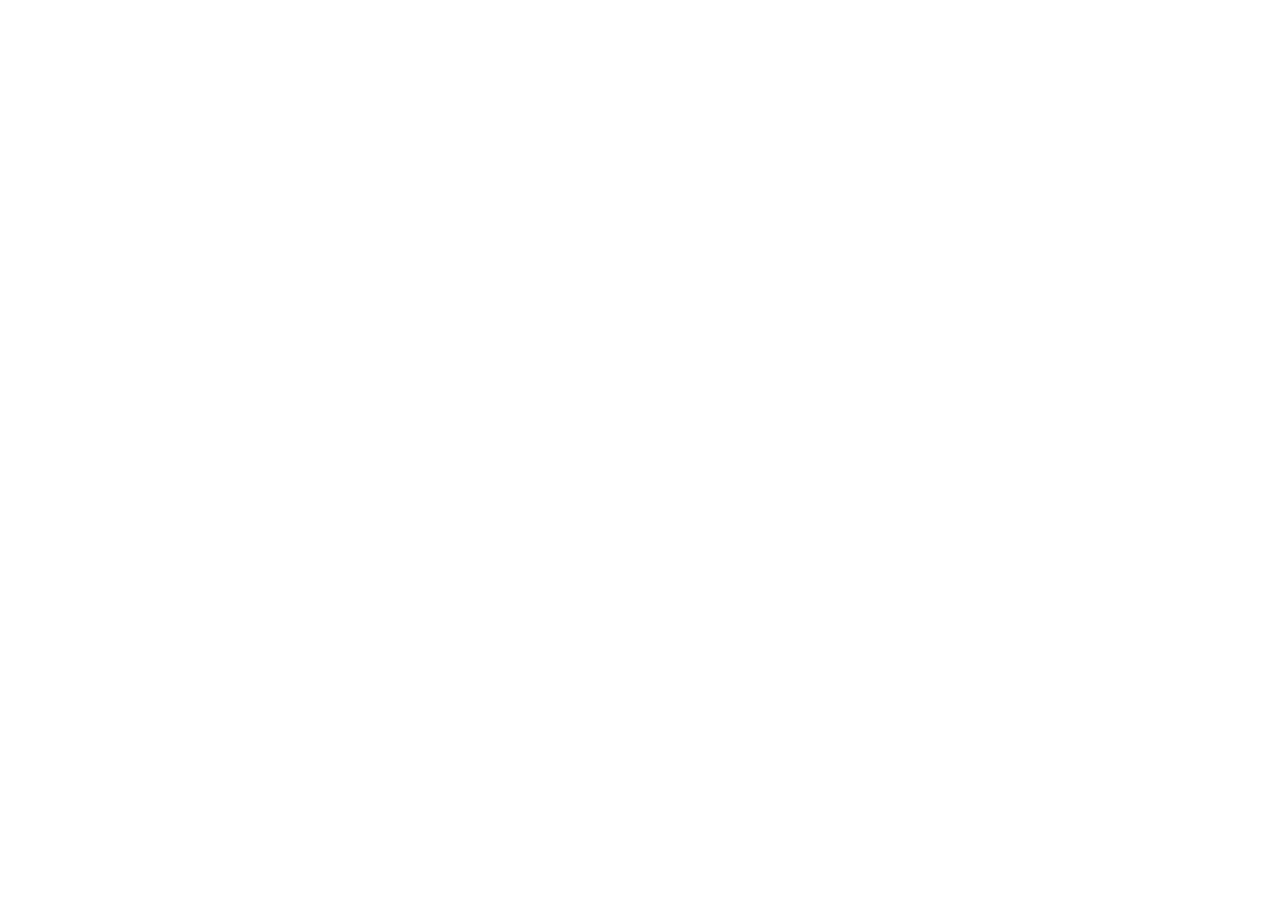
==== commit 7fde4296: "Redirect to https://heartapps.github.io/ (site 3baf5d6)" ====
--- a/index.html
+++ b/index.html
@@ -1,219 +1,15 @@
 <!doctype html>
 <html lang="en">
 <head>
-  <meta charset="utf-8">
-  <meta name="viewport" content="width=device-width, initial-scale=1">
-  <meta name="color-scheme" content="dark">
-  <title>Watch Heart · Film, series and anime diary for Android</title>
-  <meta name="description" content="Watch Heart is a free Android diary for every film, series and anime you watch. Rate in half stars, review, keep a watchlist, import from Letterboxd, IMDb, Trakt and more, and turn each month into an Instagram story.">
-  <meta name="theme-color" content="#0B0A0D">
-  <meta property="og:title" content="Watch Heart">
-  <meta property="og:description" content="Your film, series and anime diary. Free, no ads.">
-  <meta property="og:image" content="https://inigo-code.github.io/watch-heart-site/assets/stories/strip-marquee.webp">
-  <link rel="icon" href="assets/favicon.png">
-  <link rel="preconnect" href="https://fonts.googleapis.com">
-  <link rel="preconnect" href="https://fonts.gstatic.com" crossorigin>
-  <link href="https://fonts.googleapis.com/css2?family=Bebas+Neue&family=DM+Sans:opsz,wght@9..40,400;9..40,500;9..40,700&display=swap" rel="stylesheet">
-  <link rel="stylesheet" href="heart.css">
-  <link rel="stylesheet" href="theme.css">
-  <script>document.documentElement.classList.add('js')</script>
+<meta charset="utf-8">
+<meta name="viewport" content="width=device-width, initial-scale=1">
+<title>Heart Apps has moved</title>
+<link rel="canonical" href="https://heartapps.github.io/watch-heart/">
+<meta http-equiv="refresh" content="0; url=https://heartapps.github.io/watch-heart/">
+<script>location.replace("https://heartapps.github.io/watch-heart/" + location.search + location.hash)</script>
+<style>body{margin:0;min-height:100vh;display:grid;place-items:center;background:#0E0D10;color:#EFEDEA;font:17px/1.5 system-ui,sans-serif}a{color:#F2B84B}</style>
 </head>
 <body>
-<main id="top">
-
-  <header class="bar wrap">
-    <a class="brand" href="#top" aria-label="Watch Heart, back to top"><img src="assets/icon.png" width="40" height="40" alt="">Watch Heart</a>
-    <nav aria-label="Sections">
-      <a href="#features">Features</a>
-      <a href="#stories">Stories</a>
-      <a href="#import">Import</a>
-      <a href="#questions">Questions</a>
-    </nav>
-    <a class="button button-small" href="#get">Download</a>
-  </header>
-
-  <!-- The headline across the page, then the words beside the diary -->
-  <section class="hero wrap" aria-labelledby="hero-title">
-    <div class="hero-text">
-      <h1 id="hero-title" class="h1" data-reveal>A diary for everything<br> you watch</h1>
-      <div class="hero-side">
-        <p class="lede" data-reveal style="--i:1">Every film, series and anime in one place. Rate it, review it, and turn each month into an Instagram story.</p>
-        <p class="actions" data-reveal style="--i:2">
-          <a class="button" href="https://play.google.com/store/apps/details?id=com.inigocode.watchheart"><svg class="play-logo" viewBox="0 0 29 32" aria-hidden="true" focusable="false"><path d="M13.54 15.28.12 29.34a3.66 3.66 0 0 0 5.33 2.16l15.1-8.6Z" fill="#EA4335"/><path d="m27.11 12.89-6.53-3.74-7.35 6.45 7.38 7.28 6.48-3.7a3.54 3.54 0 0 0 1.5-4.79 3.62 3.62 0 0 0-1.5-1.5z" fill="#FBBC04"/><path d="M.12 2.66a3.57 3.57 0 0 0-.12.92v24.84a3.57 3.57 0 0 0 .12.92L14 15.64Z" fill="#4285F4"/><path d="m13.64 16 6.94-6.85L5.5.51A3.73 3.73 0 0 0 3.63 0 3.64 3.64 0 0 0 .12 2.65Z" fill="#34A853"/></svg>Get it on Google Play</a>
-          <a class="link" href="fdroid.html">or get it on F-Droid</a>
-        </p>
-        <ul class="facts" data-reveal style="--i:3"><li>Free, no ads</li><li>No account needed</li><li>Films, series and anime</li></ul>
-      </div>
-    </div>
-    <figure class="hero-media"><div class="phone" data-reveal style="--i:2"><img src="assets/screens/diary.webp" width="824" height="1784" alt="The diary: November as a reel of film, each viewing a ticket stub with its poster, stars and a heart" fetchpriority="high"></div></figure>
-  </section>
-
-  <!-- Three things it does, one picture each -->
-  <section id="features" class="section wrap" aria-labelledby="features-title">
-    <div class="head">
-      <h2 id="features-title" class="h2" data-reveal>Made for movie nights</h2>
-      <p data-reveal style="--i:1">Everything between the opening titles and the end credits, and nothing you don’t need.</p>
-    </div>
-    <div class="rows">
-      <article class="row" aria-labelledby="f1">
-        <div class="row-text">
-          <h3 id="f1" class="h3" data-reveal>Log it in seconds</h3>
-          <p data-reveal style="--i:1">Search films, series and anime in one place, or share a link from IMDb, Letterboxd or TMDB. Then slide across the stars.</p>
-          <ul class="ticks" data-reveal style="--i:2">
-            <li>Half stars, a heart and a review</li>
-            <li>Rewatches, seasons and episodes</li>
-            <li>Who you watched it with, and spoilers hidden</li>
-          </ul>
-        </div>
-        <figure class="row-media"><div class="phone" data-reveal><img src="assets/screens/entry.webp" width="824" height="1784" alt="Past Lives in the diary: rewatched Monday 16 November, five stars, loved, with a one-line review" loading="lazy" decoding="async"></div></figure>
-      </article>
-
-      <article id="stories" class="row" aria-labelledby="f2">
-        <div class="row-text">
-          <h3 id="f2" class="h3" data-reveal>Every month, a story</h3>
-          <p data-reveal style="--i:1">At the end of each month, Watch Heart lays out what you watched at Instagram’s story size. Pick a layout and a palette to see October.</p>
-          <div class="maker" data-reveal style="--i:2">
-            <div class="choice" role="radiogroup" aria-label="Layout" id="layouts">
-              <button type="button" role="radio" aria-checked="true" data-layout="strip">Film strip</button>
-              <button type="button" role="radio" aria-checked="false" data-layout="tickets">Tickets</button>
-              <button type="button" role="radio" aria-checked="false" data-layout="spotlight">Spotlight</button>
-            </div>
-            <div class="swatches" role="radiogroup" aria-label="Palette" id="palettes">
-              <button type="button" role="radio" aria-checked="true" data-palette="marquee" aria-label="Marquee" style="--sw:#F2B84B"></button>
-              <button type="button" role="radio" aria-checked="false" data-palette="velvet" aria-label="Velvet" style="--sw:#FF4D6D"></button>
-              <button type="button" role="radio" aria-checked="false" data-palette="neon" aria-label="Neon" style="--sw:#3DE0F0"></button>
-              <button type="button" role="radio" aria-checked="false" data-palette="sakura" aria-label="Sakura" style="--sw:#FF8FC7"></button>
-              <button type="button" role="radio" aria-checked="false" data-palette="noir" aria-label="Noir" style="--sw:#8A857D"></button>
-              <button type="button" role="radio" aria-checked="false" data-palette="paper" aria-label="Paper" style="--sw:#F3EDE1"></button>
-            </div>
-            <p class="soft" id="story-name" aria-live="polite">Film strip, Marquee</p>
-          </div>
-        </div>
-        <figure class="row-media"><img class="story" id="story-img" src="assets/stories/strip-marquee.webp" width="540" height="960" alt="October as a film-strip story in the Marquee palette: nine posters, 15 hours watched, 4.4 stars on average" loading="lazy" decoding="async" data-reveal></figure>
-      </article>
-
-      <article class="row" aria-labelledby="f3">
-        <div class="row-text">
-          <h3 id="f3" class="h3" data-reveal>Can’t decide? Pick for me</h3>
-          <p data-reveal style="--i:1">Bookmark what you want to watch. When nobody can choose, Pick for me shows tonight’s feature, and logging it takes it off the list.</p>
-          <ul class="ticks" data-reveal style="--i:2">
-            <li>Your watchlist as a wall of posters</li>
-            <li>Who recommended it, kept with the title</li>
-            <li>Where to watch it, from JustWatch</li>
-          </ul>
-        </div>
-        <figure class="row-media"><div class="phone" data-reveal><img src="assets/screens/pick.webp" width="824" height="1784" alt="Your next watch: the watchlist picks Blue Eye Samurai, on Netflix" loading="lazy" decoding="async"></div></figure>
-      </article>
-    </div>
-  </section>
-
-  <!-- Import: the apps it reads, as a plain list -->
-  <section id="import" class="section wrap" aria-labelledby="import-title">
-    <div class="import">
-      <div class="head">
-        <h2 id="import-title" class="h2" data-reveal>Bring your history</h2>
-        <p data-reveal style="--i:1">Pick the file your old app exported, as it comes. Watch Heart adds what’s new and finds every poster. Import again any time: nothing doubles.</p>
-      </div>
-      <ul class="sources" data-reveal style="--i:1">
-        <li><img src="assets/logos/letterboxd.png" width="32" height="32" alt=""><span><strong>Letterboxd</strong><span>Diary, ratings, reviews, likes</span></span></li>
-        <li><img src="assets/logos/imdb.png" width="32" height="32" alt=""><span><strong>IMDb</strong><span>Ratings and watchlist</span></span></li>
-        <li><img src="assets/logos/trakt.png" width="32" height="32" alt=""><span><strong>Trakt</strong><span>History and ratings</span></span></li>
-        <li><img src="assets/logos/moviebase.png" width="32" height="32" alt=""><span><strong>Moviebase</strong><span>Through Trakt</span></span></li>
-        <li><img src="assets/logos/myanimelist.png" width="32" height="32" alt=""><span><strong>MyAnimeList</strong><span>Completed and watching</span></span></li>
-        <li><img src="assets/logos/anilist.png" width="32" height="32" alt=""><span><strong>AniList</strong><span>In MyAnimeList’s format</span></span></li>
-        <li><img src="assets/logos/netflix.png" width="32" height="32" alt=""><span><strong>Netflix</strong><span>Viewing activity</span></span></li>
-        <li><img src="assets/logos/refract.png" width="32" height="32" alt=""><span><strong>Refract</strong><span>Watched and reviews</span></span></li>
-        <li><img src="assets/logos/serializd.png" width="32" height="32" alt=""><span><strong>Serializd, TV Time</strong><span>Any CSV or JSON export</span></span></li>
-      </ul>
-    </div>
-  </section>
-
-  <!-- The smaller things, as a plain list -->
-  <section class="section wrap" aria-labelledby="more-title">
-    <div class="head"><h2 id="more-title" class="h2" data-reveal>And the small things</h2></div>
-    <dl class="more" data-reveal style="--i:1">
-      <div><dt>Friends</dt><dd>Swap invite codes, then see each other’s diaries, reviews and lists.</dd></div>
-      <div><dt>Up next on your home screen</dt><dd>A widget with your next episode, one tap from playing.</dd></div>
-      <div><dt>Your own lists</dt><dd>Best of the year, ranked or not, shared as a story.</dd></div>
-      <div><dt>Trending and Discover</dt><dd>What’s popular this week, award winners, or browse by service, genre, decade or country.</dd></div>
-      <div><dt>Title pages</dt><dd>Cast and crew, the trailer, seasons, and what to watch next.</dd></div>
-      <div><dt>More than stars</dt><dd>Vibes, where you watched, on what, and your favourite character.</dd></div>
-      <div><dt>Anime, properly</dt><dd>Its own tab and colour, studios in the credits, episodes by season.</dd></div>
-      <div><dt>Your profile</dt><dd>A favourite four, a year of watching, movie buddies and achievements.</dd></div>
-      <div><dt>Projector or Paper</dt><dd>A dark cinema look or a light paper one, in six palettes.</dd></div>
-      <div><dt>App lock</dt><dd>Your fingerprint or screen lock keeps the diary yours.</dd></div>
-      <div><dt>Sync if you want</dt><dd>A free account copies your diary to your other phones.</dd></div>
-      <div><dt>Leave any time</dt><dd>Export a full backup, a spreadsheet, or a Letterboxd file.</dd></div>
-    </dl>
-  </section>
-
-  <!-- Get it -->
-  <section id="get" class="section wrap" aria-labelledby="get-title">
-    <div class="get">
-      <div class="head">
-        <h2 id="get-title" class="h2" data-reveal>Get Watch Heart</h2>
-        <p data-reveal style="--i:1">Free for Android phones, and in your browser at watchheart.in with the same account. Log the last thing you watched: your first reel starts there.</p>
-      </div>
-      <div class="ways">
-        <a class="way way-main" href="https://play.google.com/store/apps/details?id=com.inigocode.watchheart" data-reveal><img class="way-play" src="assets/logos/google-play.svg" width="48" height="48" alt=""><span><strong>Get it on Google Play</strong><span>Install in a tap, updates arrive by themselves</span></span><span class="go">Install</span></a>
-        <a class="way" href="fdroid.html" data-reveal style="--i:1"><img src="assets/logos/fdroid.png" width="48" height="48" alt=""><span><strong>Get it on F-Droid</strong><span>For phones without Google Play</span></span><span class="go">Set up</span></a>
-        <a class="way" href="https://watchheart.in/" data-reveal style="--i:2"><img src="assets/icon.png" width="48" height="48" alt=""><span><strong>Use it in your browser</strong><span>watchheart.in, the same diary on any computer</span></span><span class="go">Open</span></a>
-      </div>
-    </div>
-  </section>
-
-  <!-- A note from the maker -->
-  <section class="section wrap" aria-labelledby="note-title">
-    <div class="note">
-      <h2 id="note-title" class="h2" data-reveal>A note from Inigo</h2>
-      <div data-reveal style="--i:1">
-        <div class="copy">
-          <p>I wanted one place for everything I watch: the film on Friday, the series I finish on Sunday, the anime I swear is the last episode at 1 am.</p>
-          <p>Your diary stays on your phone. There are no ads and nothing to buy, and there won’t be. If something’s missing or broken, write to me. I read everything.</p>
-        </div>
-        <p class="actions"><a class="button button-tone" href="mailto:inigo@tosstheworld.org?subject=Watch%20Heart">Write to Inigo</a></p>
-      </div>
-    </div>
-  </section>
-
-  <!-- Questions -->
-  <section id="questions" class="section wrap" aria-labelledby="faq-title">
-    <div class="faq">
-      <div class="head"><h2 id="faq-title" class="h2" data-reveal>Questions</h2></div>
-      <div class="faq-list" data-reveal style="--i:1">
-        <details name="faq" open><summary>Is it free?</summary><p>Yes, completely: no ads, no subscriptions and no paid extras.</p></details>
-        <details name="faq"><summary>Where is my diary kept?</summary><p>On your phone. If you sign in, a copy is kept in your private account so your devices stay in sync; nobody else can read it unless you add them as a friend.</p></details>
-        <details name="faq"><summary>How do friends work?</summary><p>Sign in, open Friends and share your invite code. Anyone who enters it becomes your friend, both ways, and you see each other’s diaries, reviews and lists. In Settings you choose what friends see. Who you watched with and your tags are never shared, and you can unfriend or make a new code any time.</p></details>
-        <details name="faq"><summary>Do I need an account?</summary><p>No. Everything works without one. An account only adds backup and sync.</p></details>
-        <details name="faq"><summary>Where do the titles and posters come from?</summary><p>From TMDB, the free film and TV database, and from TVmaze for series. IMDb, Rotten Tomatoes and Metacritic scores come from OMDb, and where to watch from JustWatch.</p></details>
-        <details name="faq"><summary>How do I post a story to Instagram?</summary><p>Open Recap, choose the month and a look, tap Share to story, then pick Instagram and Story. You can save it to your photos too.</p></details>
-        <details name="faq"><summary>How do updates arrive?</summary><p>Smaller improvements arrive inside the app by themselves. For new versions, Google Play or F-Droid updates it like any other app, and your diary stays.</p></details>
-        <details name="faq"><summary>How do I delete my account?</summary><p>In the app: Settings, tap your email under Account, then Delete account. There’s also a <a class="link" href="delete-account.html">page for it</a>.</p></details>
-        <details name="faq"><summary>Is it on Google Play or iPhone?</summary><p>It’s on <a class="link" href="https://play.google.com/store/apps/details?id=com.inigocode.watchheart">Google Play</a>, and on F-Droid for phones without it. It’s an Android app; there is no iPhone version.</p></details>
-      </div>
-    </div>
-  </section>
-
-</main>
-
-<footer class="foot">
-  <div class="wrap">
-    <p class="foot-name" aria-hidden="true">Watch Heart</p>
-    <div class="foot-cols">
-      <nav aria-label="App"><h2>App</h2><a href="https://play.google.com/store/apps/details?id=com.inigocode.watchheart">Get it on Google Play</a><a href="fdroid.html">Get it with F-Droid</a><a href="https://watchheart.in/">Use it in your browser</a><a href="https://github.com/inigo-code/watch-heart">Source on GitHub</a></nav>
-      <nav aria-label="Your data"><h2>Your data</h2><a href="privacy.html">Privacy policy</a><a href="delete-account.html">Delete your account</a></nav>
-      <nav aria-label="Also by Inigo"><h2>Also by Inigo</h2><a class="to-app" href="https://inigo-code.github.io/prompt-heart-site/"><img src="assets/prompt-heart.png" width="24" height="24" alt="">Prompt Heart</a><a class="to-app" href="https://inigo-code.github.io/kural-heart-site/"><img src="assets/kural-heart.png" width="24" height="24" alt="">Kural Heart</a><a class="to-app" href="https://heartapps.github.io/mentor-heart/"><img src="assets/mentor-heart.png" width="24" height="24" alt="">Mentor Heart</a><a class="to-app" href="https://inigo-code.github.io/frame-heart-site/"><img src="assets/frame-heart.svg" width="24" height="24" alt="">Frame Heart</a><a class="to-app" href="https://inigo-code.github.io/still-heart-site/"><img src="assets/still-heart.svg" width="24" height="24" alt="">Still Heart</a><a class="to-app" href="https://inigo-code.github.io/rush-heart-site/"><img src="assets/rush-heart.svg" width="24" height="24" alt="">Rush Heart</a><a class="to-home" href="https://inigo-code.github.io/"><img src="assets/heart-apps.svg" width="20" height="20" alt="">Heart Apps</a></nav>
-      <nav aria-label="Contact"><h2>Contact</h2><a href="mailto:inigo@tosstheworld.org?subject=Watch%20Heart">inigo@tosstheworld.org</a></nav>
-    </div>
-    <div class="credits">
-      <img src="assets/tmdb-logo.png" width="110" height="14" alt="TMDB">
-      <p>Watch Heart uses TMDB and the TMDB APIs but is not endorsed, certified, or otherwise approved by TMDB. Series data from TVmaze, CC BY-SA. Posters belong to their owners. App logos from Simple Icons (CC0); Watch Heart isn’t affiliated with those apps.</p>
-    </div>
-    <div class="foot-last"><p>© 2026 Inigo. Free, with no ads.</p><a href="#top">Back to the top</a></div>
-  </div>
-</footer>
-
-<script src="heart.js" defer></script>
-<script src="site.js" defer></script>
+<p>Heart Apps has a new address: <a href="https://heartapps.github.io/watch-heart/">https://heartapps.github.io/watch-heart/</a></p>
 </body>
 </html>
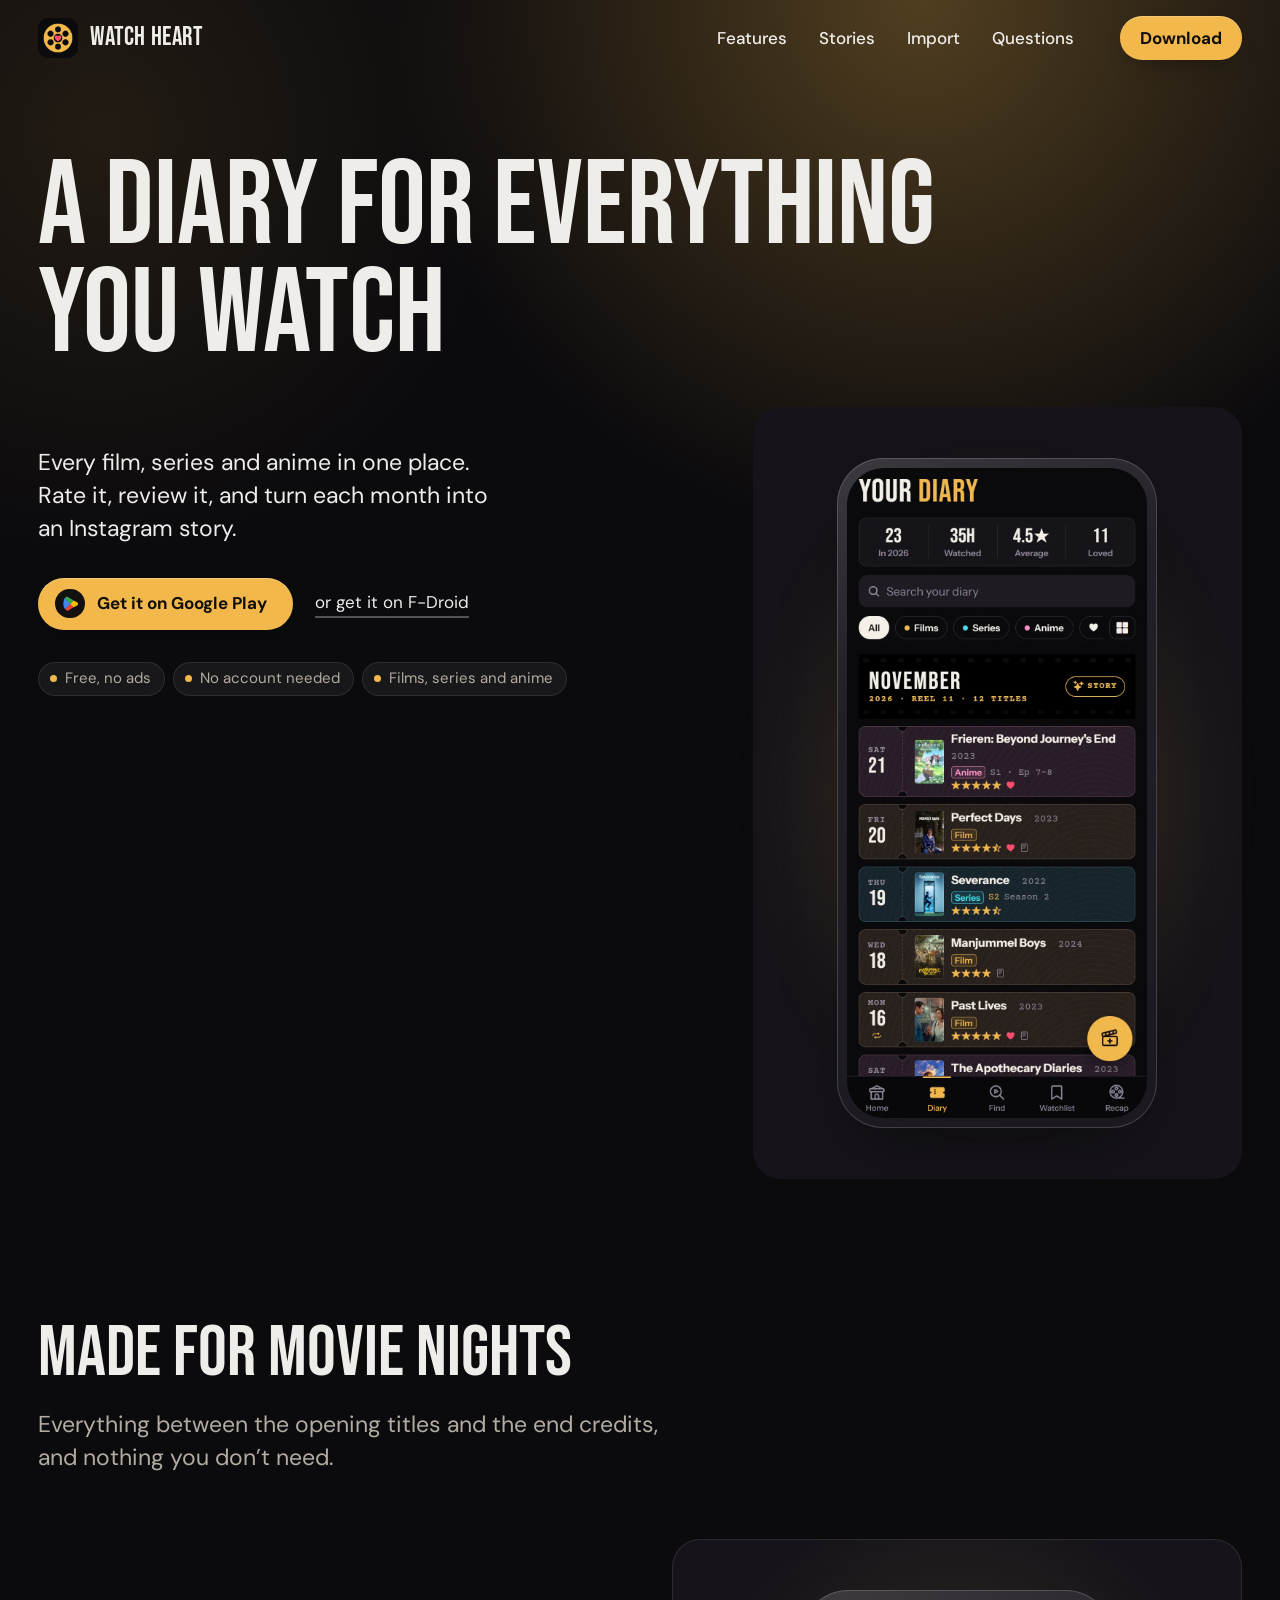
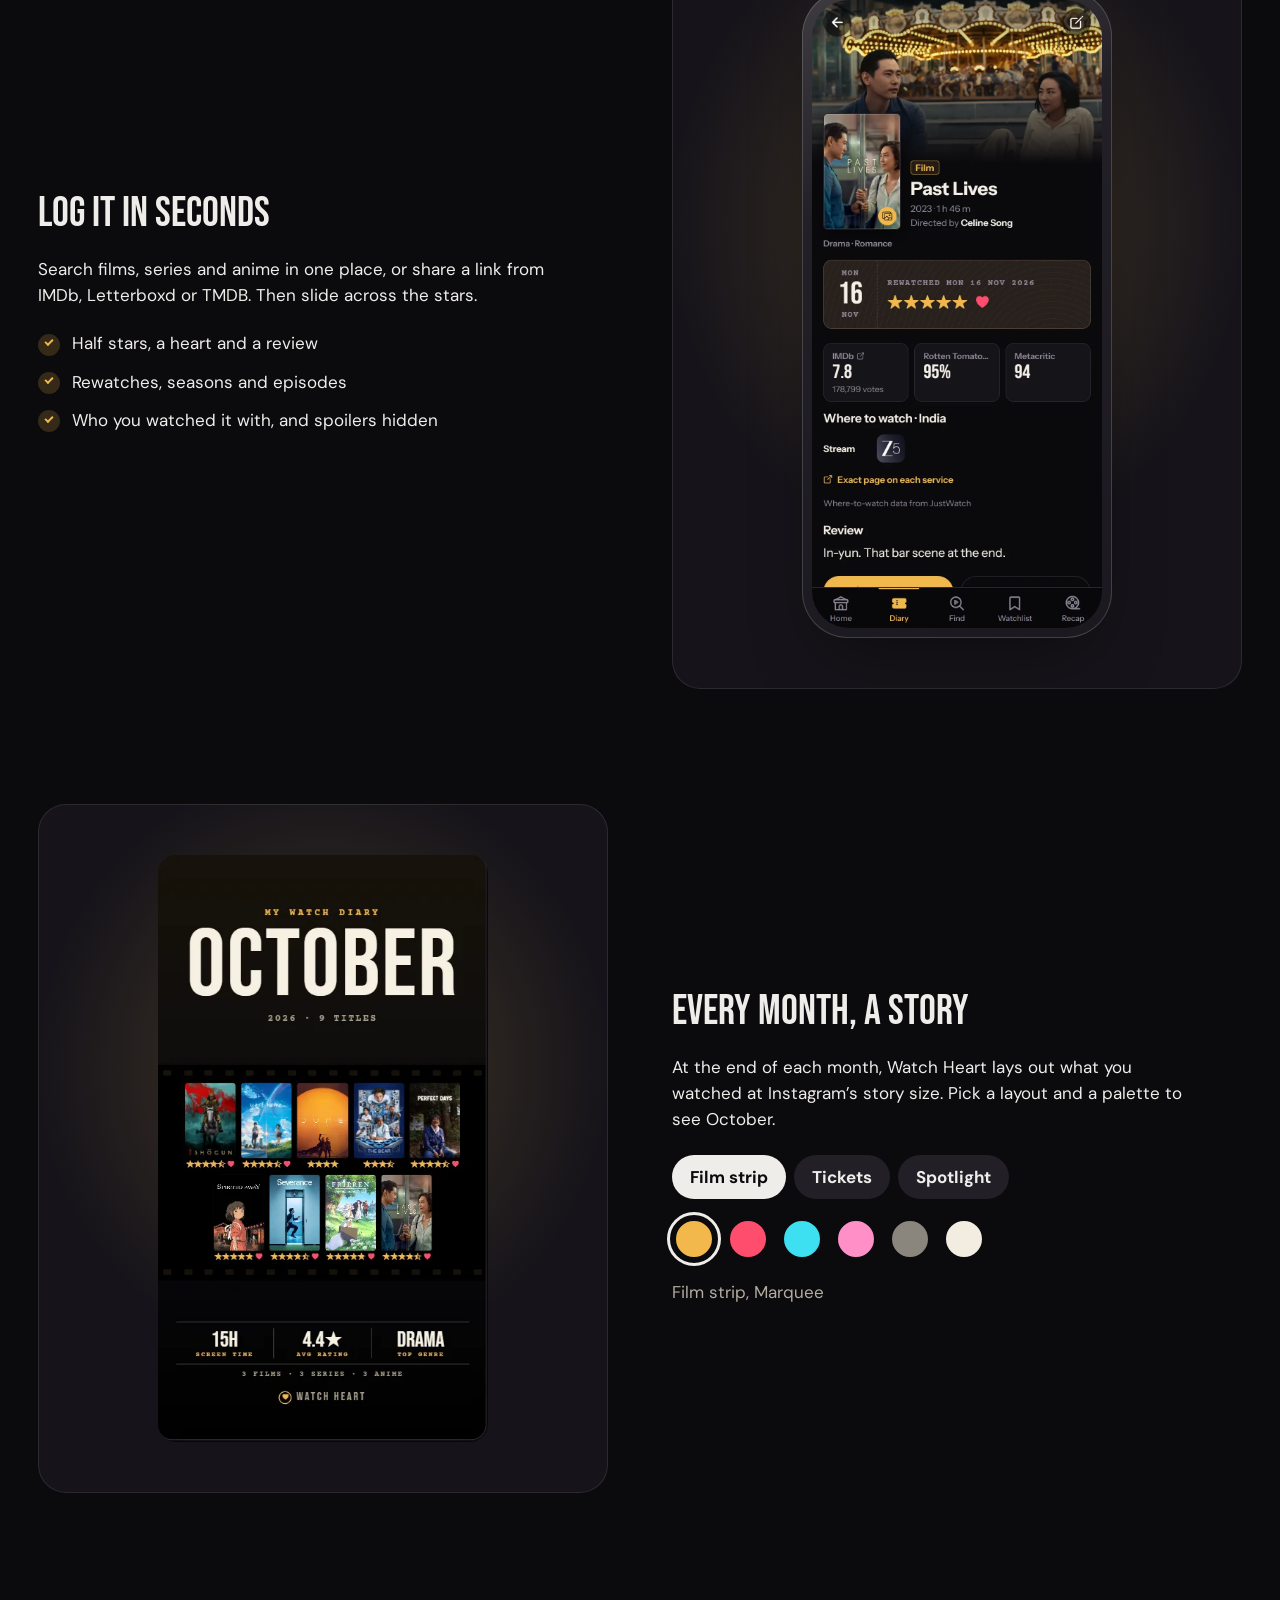
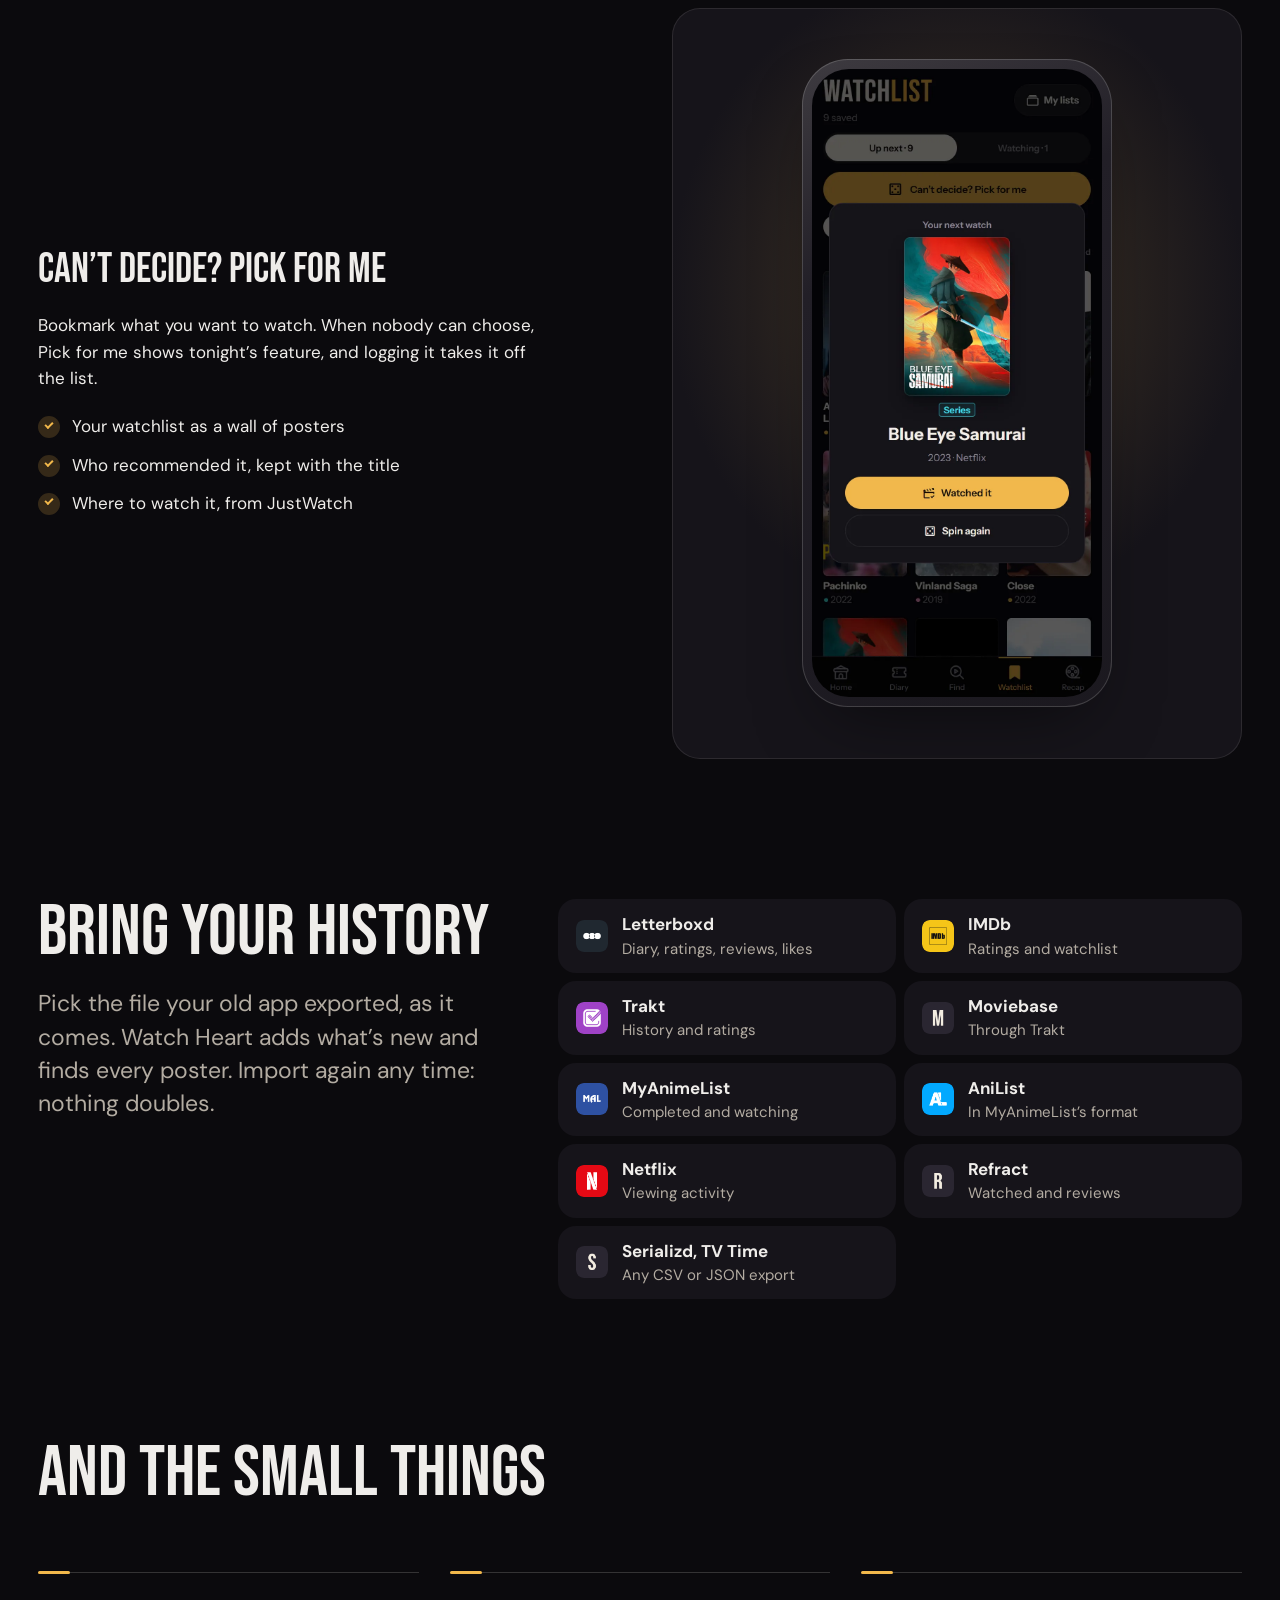
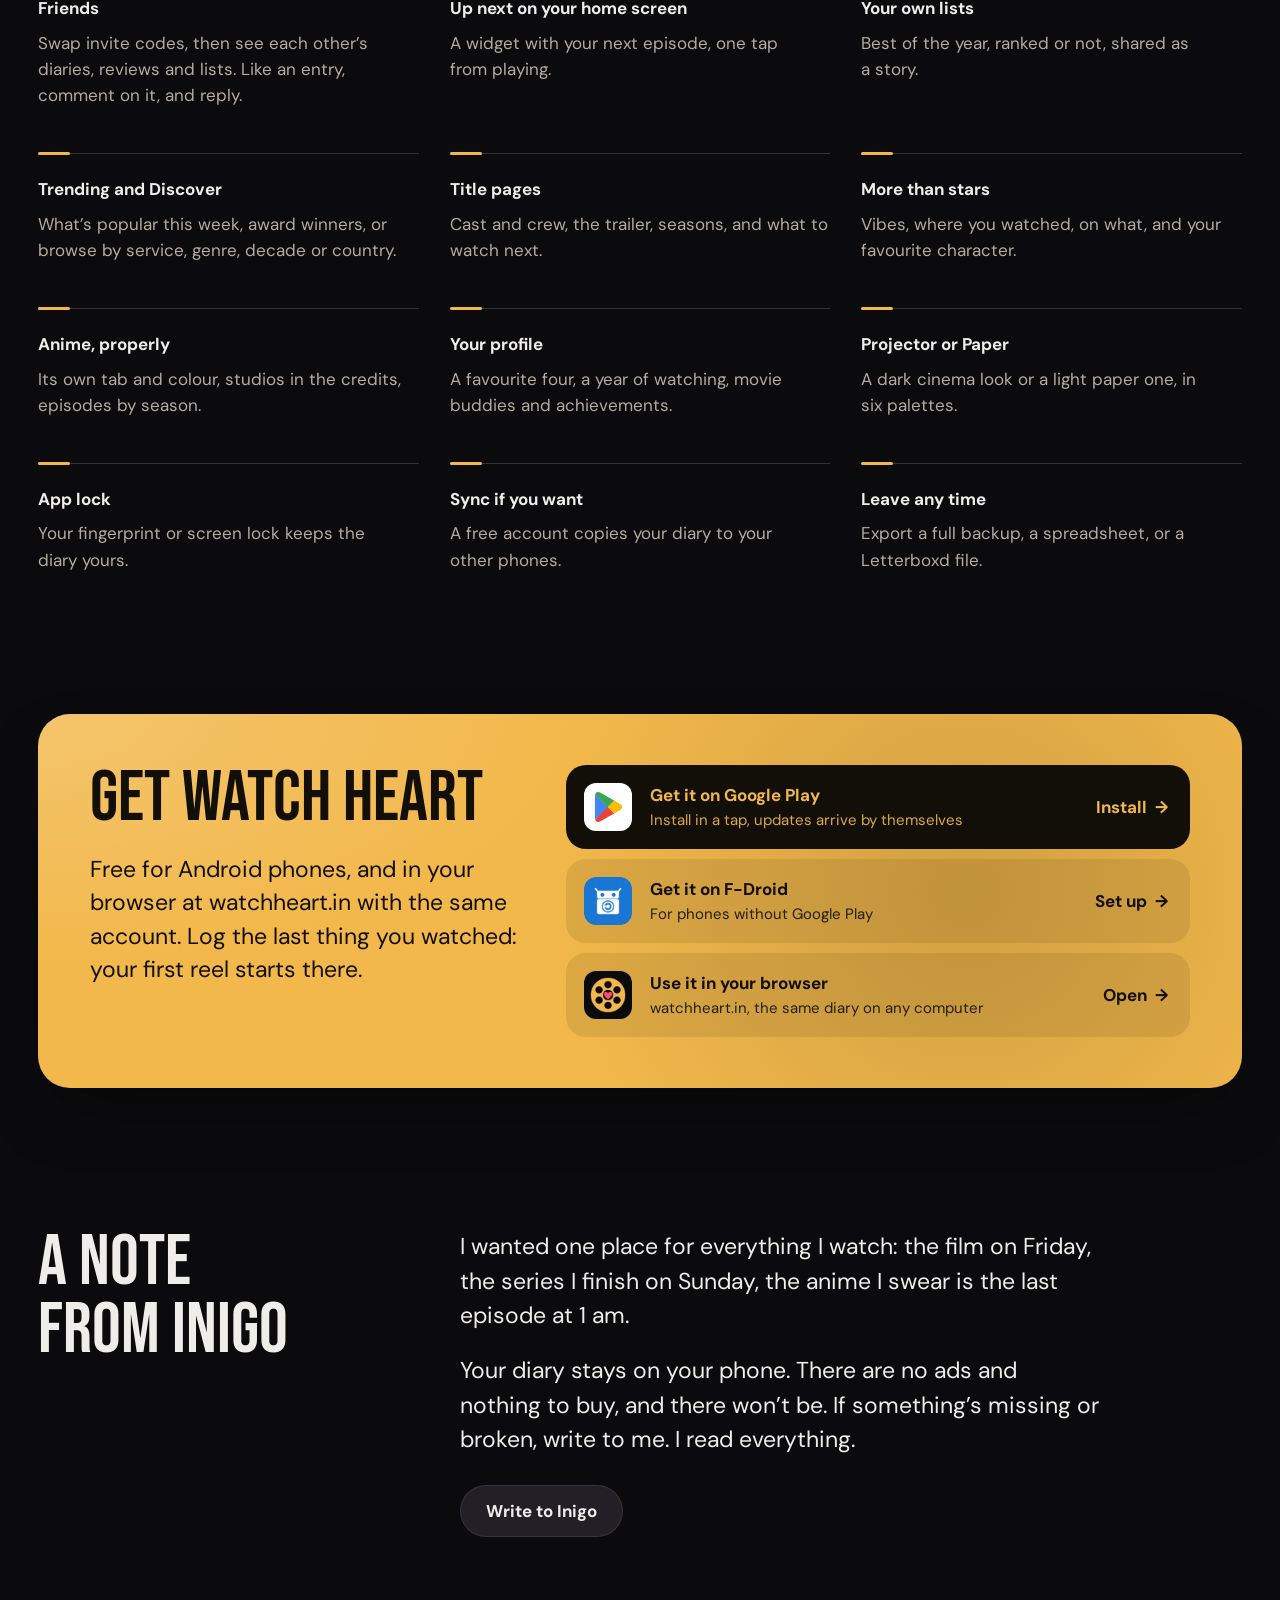
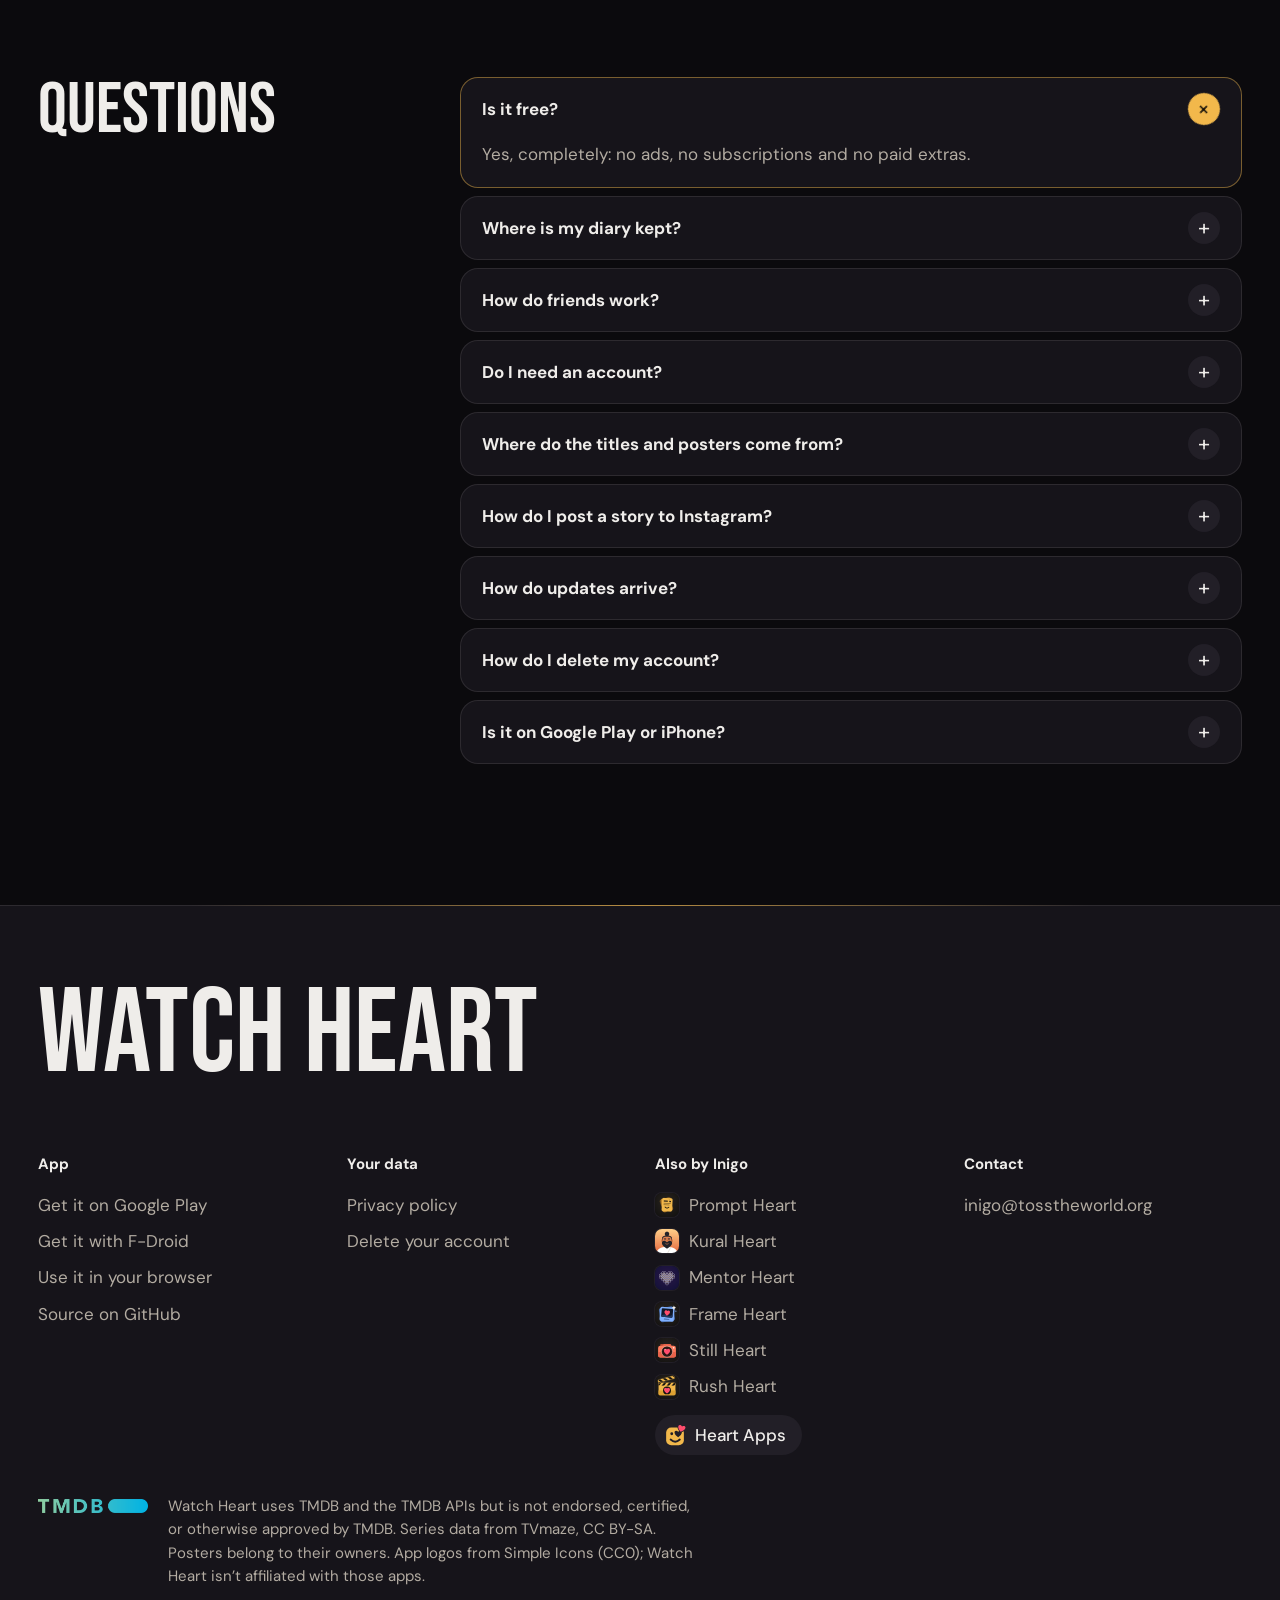
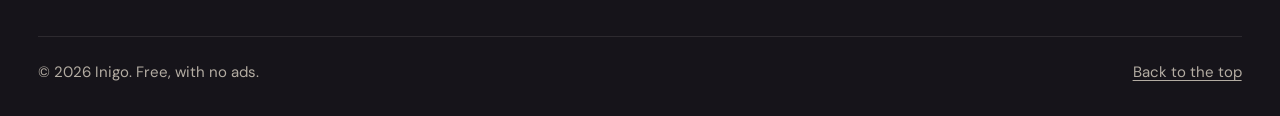
==== commit 4650a9f7: "Likes and comments: privacy (who reads a comment, who sees likes, alerts, deleting) and the Friends " ====
--- a/index.html
+++ b/index.html
@@ -1,15 +1,219 @@
 <!doctype html>
 <html lang="en">
 <head>
-<meta charset="utf-8">
-<meta name="viewport" content="width=device-width, initial-scale=1">
-<title>Heart Apps has moved</title>
-<link rel="canonical" href="https://heartapps.github.io/watch-heart/">
-<meta http-equiv="refresh" content="0; url=https://heartapps.github.io/watch-heart/">
-<script>location.replace("https://heartapps.github.io/watch-heart/" + location.search + location.hash)</script>
-<style>body{margin:0;min-height:100vh;display:grid;place-items:center;background:#0E0D10;color:#EFEDEA;font:17px/1.5 system-ui,sans-serif}a{color:#F2B84B}</style>
+  <meta charset="utf-8">
+  <meta name="viewport" content="width=device-width, initial-scale=1">
+  <meta name="color-scheme" content="dark">
+  <title>Watch Heart · Film, series and anime diary for Android</title>
+  <meta name="description" content="Watch Heart is a free Android diary for every film, series and anime you watch. Rate in half stars, review, keep a watchlist, import from Letterboxd, IMDb, Trakt and more, and turn each month into an Instagram story.">
+  <meta name="theme-color" content="#0B0A0D">
+  <meta property="og:title" content="Watch Heart">
+  <meta property="og:description" content="Your film, series and anime diary. Free, no ads.">
+  <meta property="og:image" content="https://inigo-code.github.io/watch-heart-site/assets/stories/strip-marquee.webp">
+  <link rel="icon" href="assets/favicon.png">
+  <link rel="preconnect" href="https://fonts.googleapis.com">
+  <link rel="preconnect" href="https://fonts.gstatic.com" crossorigin>
+  <link href="https://fonts.googleapis.com/css2?family=Bebas+Neue&family=DM+Sans:opsz,wght@9..40,400;9..40,500;9..40,700&display=swap" rel="stylesheet">
+  <link rel="stylesheet" href="heart.css">
+  <link rel="stylesheet" href="theme.css">
+  <script>document.documentElement.classList.add('js')</script>
 </head>
 <body>
-<p>Heart Apps has a new address: <a href="https://heartapps.github.io/watch-heart/">https://heartapps.github.io/watch-heart/</a></p>
+<main id="top">
+
+  <header class="bar wrap">
+    <a class="brand" href="#top" aria-label="Watch Heart, back to top"><img src="assets/icon.png" width="40" height="40" alt="">Watch Heart</a>
+    <nav aria-label="Sections">
+      <a href="#features">Features</a>
+      <a href="#stories">Stories</a>
+      <a href="#import">Import</a>
+      <a href="#questions">Questions</a>
+    </nav>
+    <a class="button button-small" href="#get">Download</a>
+  </header>
+
+  <!-- The headline across the page, then the words beside the diary -->
+  <section class="hero wrap" aria-labelledby="hero-title">
+    <div class="hero-text">
+      <h1 id="hero-title" class="h1" data-reveal>A diary for everything<br> you watch</h1>
+      <div class="hero-side">
+        <p class="lede" data-reveal style="--i:1">Every film, series and anime in one place. Rate it, review it, and turn each month into an Instagram story.</p>
+        <p class="actions" data-reveal style="--i:2">
+          <a class="button" href="https://play.google.com/store/apps/details?id=com.inigocode.watchheart"><svg class="play-logo" viewBox="0 0 29 32" aria-hidden="true" focusable="false"><path d="M13.54 15.28.12 29.34a3.66 3.66 0 0 0 5.33 2.16l15.1-8.6Z" fill="#EA4335"/><path d="m27.11 12.89-6.53-3.74-7.35 6.45 7.38 7.28 6.48-3.7a3.54 3.54 0 0 0 1.5-4.79 3.62 3.62 0 0 0-1.5-1.5z" fill="#FBBC04"/><path d="M.12 2.66a3.57 3.57 0 0 0-.12.92v24.84a3.57 3.57 0 0 0 .12.92L14 15.64Z" fill="#4285F4"/><path d="m13.64 16 6.94-6.85L5.5.51A3.73 3.73 0 0 0 3.63 0 3.64 3.64 0 0 0 .12 2.65Z" fill="#34A853"/></svg>Get it on Google Play</a>
+          <a class="link" href="fdroid.html">or get it on F-Droid</a>
+        </p>
+        <ul class="facts" data-reveal style="--i:3"><li>Free, no ads</li><li>No account needed</li><li>Films, series and anime</li></ul>
+      </div>
+    </div>
+    <figure class="hero-media"><div class="phone" data-reveal style="--i:2"><img src="assets/screens/diary.webp" width="824" height="1784" alt="The diary: November as a reel of film, each viewing a ticket stub with its poster, stars and a heart" fetchpriority="high"></div></figure>
+  </section>
+
+  <!-- Three things it does, one picture each -->
+  <section id="features" class="section wrap" aria-labelledby="features-title">
+    <div class="head">
+      <h2 id="features-title" class="h2" data-reveal>Made for movie nights</h2>
+      <p data-reveal style="--i:1">Everything between the opening titles and the end credits, and nothing you don’t need.</p>
+    </div>
+    <div class="rows">
+      <article class="row" aria-labelledby="f1">
+        <div class="row-text">
+          <h3 id="f1" class="h3" data-reveal>Log it in seconds</h3>
+          <p data-reveal style="--i:1">Search films, series and anime in one place, or share a link from IMDb, Letterboxd or TMDB. Then slide across the stars.</p>
+          <ul class="ticks" data-reveal style="--i:2">
+            <li>Half stars, a heart and a review</li>
+            <li>Rewatches, seasons and episodes</li>
+            <li>Who you watched it with, and spoilers hidden</li>
+          </ul>
+        </div>
+        <figure class="row-media"><div class="phone" data-reveal><img src="assets/screens/entry.webp" width="824" height="1784" alt="Past Lives in the diary: rewatched Monday 16 November, five stars, loved, with a one-line review" loading="lazy" decoding="async"></div></figure>
+      </article>
+
+      <article id="stories" class="row" aria-labelledby="f2">
+        <div class="row-text">
+          <h3 id="f2" class="h3" data-reveal>Every month, a story</h3>
+          <p data-reveal style="--i:1">At the end of each month, Watch Heart lays out what you watched at Instagram’s story size. Pick a layout and a palette to see October.</p>
+          <div class="maker" data-reveal style="--i:2">
+            <div class="choice" role="radiogroup" aria-label="Layout" id="layouts">
+              <button type="button" role="radio" aria-checked="true" data-layout="strip">Film strip</button>
+              <button type="button" role="radio" aria-checked="false" data-layout="tickets">Tickets</button>
+              <button type="button" role="radio" aria-checked="false" data-layout="spotlight">Spotlight</button>
+            </div>
+            <div class="swatches" role="radiogroup" aria-label="Palette" id="palettes">
+              <button type="button" role="radio" aria-checked="true" data-palette="marquee" aria-label="Marquee" style="--sw:#F2B84B"></button>
+              <button type="button" role="radio" aria-checked="false" data-palette="velvet" aria-label="Velvet" style="--sw:#FF4D6D"></button>
+              <button type="button" role="radio" aria-checked="false" data-palette="neon" aria-label="Neon" style="--sw:#3DE0F0"></button>
+              <button type="button" role="radio" aria-checked="false" data-palette="sakura" aria-label="Sakura" style="--sw:#FF8FC7"></button>
+              <button type="button" role="radio" aria-checked="false" data-palette="noir" aria-label="Noir" style="--sw:#8A857D"></button>
+              <button type="button" role="radio" aria-checked="false" data-palette="paper" aria-label="Paper" style="--sw:#F3EDE1"></button>
+            </div>
+            <p class="soft" id="story-name" aria-live="polite">Film strip, Marquee</p>
+          </div>
+        </div>
+        <figure class="row-media"><img class="story" id="story-img" src="assets/stories/strip-marquee.webp" width="540" height="960" alt="October as a film-strip story in the Marquee palette: nine posters, 15 hours watched, 4.4 stars on average" loading="lazy" decoding="async" data-reveal></figure>
+      </article>
+
+      <article class="row" aria-labelledby="f3">
+        <div class="row-text">
+          <h3 id="f3" class="h3" data-reveal>Can’t decide? Pick for me</h3>
+          <p data-reveal style="--i:1">Bookmark what you want to watch. When nobody can choose, Pick for me shows tonight’s feature, and logging it takes it off the list.</p>
+          <ul class="ticks" data-reveal style="--i:2">
+            <li>Your watchlist as a wall of posters</li>
+            <li>Who recommended it, kept with the title</li>
+            <li>Where to watch it, from JustWatch</li>
+          </ul>
+        </div>
+        <figure class="row-media"><div class="phone" data-reveal><img src="assets/screens/pick.webp" width="824" height="1784" alt="Your next watch: the watchlist picks Blue Eye Samurai, on Netflix" loading="lazy" decoding="async"></div></figure>
+      </article>
+    </div>
+  </section>
+
+  <!-- Import: the apps it reads, as a plain list -->
+  <section id="import" class="section wrap" aria-labelledby="import-title">
+    <div class="import">
+      <div class="head">
+        <h2 id="import-title" class="h2" data-reveal>Bring your history</h2>
+        <p data-reveal style="--i:1">Pick the file your old app exported, as it comes. Watch Heart adds what’s new and finds every poster. Import again any time: nothing doubles.</p>
+      </div>
+      <ul class="sources" data-reveal style="--i:1">
+        <li><img src="assets/logos/letterboxd.png" width="32" height="32" alt=""><span><strong>Letterboxd</strong><span>Diary, ratings, reviews, likes</span></span></li>
+        <li><img src="assets/logos/imdb.png" width="32" height="32" alt=""><span><strong>IMDb</strong><span>Ratings and watchlist</span></span></li>
+        <li><img src="assets/logos/trakt.png" width="32" height="32" alt=""><span><strong>Trakt</strong><span>History and ratings</span></span></li>
+        <li><img src="assets/logos/moviebase.png" width="32" height="32" alt=""><span><strong>Moviebase</strong><span>Through Trakt</span></span></li>
+        <li><img src="assets/logos/myanimelist.png" width="32" height="32" alt=""><span><strong>MyAnimeList</strong><span>Completed and watching</span></span></li>
+        <li><img src="assets/logos/anilist.png" width="32" height="32" alt=""><span><strong>AniList</strong><span>In MyAnimeList’s format</span></span></li>
+        <li><img src="assets/logos/netflix.png" width="32" height="32" alt=""><span><strong>Netflix</strong><span>Viewing activity</span></span></li>
+        <li><img src="assets/logos/refract.png" width="32" height="32" alt=""><span><strong>Refract</strong><span>Watched and reviews</span></span></li>
+        <li><img src="assets/logos/serializd.png" width="32" height="32" alt=""><span><strong>Serializd, TV Time</strong><span>Any CSV or JSON export</span></span></li>
+      </ul>
+    </div>
+  </section>
+
+  <!-- The smaller things, as a plain list -->
+  <section class="section wrap" aria-labelledby="more-title">
+    <div class="head"><h2 id="more-title" class="h2" data-reveal>And the small things</h2></div>
+    <dl class="more" data-reveal style="--i:1">
+      <div><dt>Friends</dt><dd>Swap invite codes, then see each other’s diaries, reviews and lists. Like an entry, comment on it, and reply.</dd></div>
+      <div><dt>Up next on your home screen</dt><dd>A widget with your next episode, one tap from playing.</dd></div>
+      <div><dt>Your own lists</dt><dd>Best of the year, ranked or not, shared as a story.</dd></div>
+      <div><dt>Trending and Discover</dt><dd>What’s popular this week, award winners, or browse by service, genre, decade or country.</dd></div>
+      <div><dt>Title pages</dt><dd>Cast and crew, the trailer, seasons, and what to watch next.</dd></div>
+      <div><dt>More than stars</dt><dd>Vibes, where you watched, on what, and your favourite character.</dd></div>
+      <div><dt>Anime, properly</dt><dd>Its own tab and colour, studios in the credits, episodes by season.</dd></div>
+      <div><dt>Your profile</dt><dd>A favourite four, a year of watching, movie buddies and achievements.</dd></div>
+      <div><dt>Projector or Paper</dt><dd>A dark cinema look or a light paper one, in six palettes.</dd></div>
+      <div><dt>App lock</dt><dd>Your fingerprint or screen lock keeps the diary yours.</dd></div>
+      <div><dt>Sync if you want</dt><dd>A free account copies your diary to your other phones.</dd></div>
+      <div><dt>Leave any time</dt><dd>Export a full backup, a spreadsheet, or a Letterboxd file.</dd></div>
+    </dl>
+  </section>
+
+  <!-- Get it -->
+  <section id="get" class="section wrap" aria-labelledby="get-title">
+    <div class="get">
+      <div class="head">
+        <h2 id="get-title" class="h2" data-reveal>Get Watch Heart</h2>
+        <p data-reveal style="--i:1">Free for Android phones, and in your browser at watchheart.in with the same account. Log the last thing you watched: your first reel starts there.</p>
+      </div>
+      <div class="ways">
+        <a class="way way-main" href="https://play.google.com/store/apps/details?id=com.inigocode.watchheart" data-reveal><img class="way-play" src="assets/logos/google-play.svg" width="48" height="48" alt=""><span><strong>Get it on Google Play</strong><span>Install in a tap, updates arrive by themselves</span></span><span class="go">Install</span></a>
+        <a class="way" href="fdroid.html" data-reveal style="--i:1"><img src="assets/logos/fdroid.png" width="48" height="48" alt=""><span><strong>Get it on F-Droid</strong><span>For phones without Google Play</span></span><span class="go">Set up</span></a>
+        <a class="way" href="https://watchheart.in/" data-reveal style="--i:2"><img src="assets/icon.png" width="48" height="48" alt=""><span><strong>Use it in your browser</strong><span>watchheart.in, the same diary on any computer</span></span><span class="go">Open</span></a>
+      </div>
+    </div>
+  </section>
+
+  <!-- A note from the maker -->
+  <section class="section wrap" aria-labelledby="note-title">
+    <div class="note">
+      <h2 id="note-title" class="h2" data-reveal>A note from Inigo</h2>
+      <div data-reveal style="--i:1">
+        <div class="copy">
+          <p>I wanted one place for everything I watch: the film on Friday, the series I finish on Sunday, the anime I swear is the last episode at 1 am.</p>
+          <p>Your diary stays on your phone. There are no ads and nothing to buy, and there won’t be. If something’s missing or broken, write to me. I read everything.</p>
+        </div>
+        <p class="actions"><a class="button button-tone" href="mailto:inigo@tosstheworld.org?subject=Watch%20Heart">Write to Inigo</a></p>
+      </div>
+    </div>
+  </section>
+
+  <!-- Questions -->
+  <section id="questions" class="section wrap" aria-labelledby="faq-title">
+    <div class="faq">
+      <div class="head"><h2 id="faq-title" class="h2" data-reveal>Questions</h2></div>
+      <div class="faq-list" data-reveal style="--i:1">
+        <details name="faq" open><summary>Is it free?</summary><p>Yes, completely: no ads, no subscriptions and no paid extras.</p></details>
+        <details name="faq"><summary>Where is my diary kept?</summary><p>On your phone. If you sign in, a copy is kept in your private account so your devices stay in sync; nobody else can read it unless you add them as a friend.</p></details>
+        <details name="faq"><summary>How do friends work?</summary><p>Sign in, open Friends and share your invite code. Anyone who enters it becomes your friend, both ways, and you see each other’s diaries, reviews and lists, and can like and comment on each other’s entries. In Settings you choose what friends see. Who you watched with and your tags are never shared, and you can unfriend or make a new code any time.</p></details>
+        <details name="faq"><summary>Do I need an account?</summary><p>No. Everything works without one. An account only adds backup and sync.</p></details>
+        <details name="faq"><summary>Where do the titles and posters come from?</summary><p>From TMDB, the free film and TV database, and from TVmaze for series. IMDb, Rotten Tomatoes and Metacritic scores come from OMDb, and where to watch from JustWatch.</p></details>
+        <details name="faq"><summary>How do I post a story to Instagram?</summary><p>Open Recap, choose the month and a look, tap Share to story, then pick Instagram and Story. You can save it to your photos too.</p></details>
+        <details name="faq"><summary>How do updates arrive?</summary><p>Smaller improvements arrive inside the app by themselves. For new versions, Google Play or F-Droid updates it like any other app, and your diary stays.</p></details>
+        <details name="faq"><summary>How do I delete my account?</summary><p>In the app: Settings, tap your email under Account, then Delete account. There’s also a <a class="link" href="delete-account.html">page for it</a>.</p></details>
+        <details name="faq"><summary>Is it on Google Play or iPhone?</summary><p>It’s on <a class="link" href="https://play.google.com/store/apps/details?id=com.inigocode.watchheart">Google Play</a>, and on F-Droid for phones without it. It’s an Android app; there is no iPhone version.</p></details>
+      </div>
+    </div>
+  </section>
+
+</main>
+
+<footer class="foot">
+  <div class="wrap">
+    <p class="foot-name" aria-hidden="true">Watch Heart</p>
+    <div class="foot-cols">
+      <nav aria-label="App"><h2>App</h2><a href="https://play.google.com/store/apps/details?id=com.inigocode.watchheart">Get it on Google Play</a><a href="fdroid.html">Get it with F-Droid</a><a href="https://watchheart.in/">Use it in your browser</a><a href="https://github.com/inigo-code/watch-heart">Source on GitHub</a></nav>
+      <nav aria-label="Your data"><h2>Your data</h2><a href="privacy.html">Privacy policy</a><a href="delete-account.html">Delete your account</a></nav>
+      <nav aria-label="Also by Inigo"><h2>Also by Inigo</h2><a class="to-app" href="https://inigo-code.github.io/prompt-heart-site/"><img src="assets/prompt-heart.png" width="24" height="24" alt="">Prompt Heart</a><a class="to-app" href="https://inigo-code.github.io/kural-heart-site/"><img src="assets/kural-heart.png" width="24" height="24" alt="">Kural Heart</a><a class="to-app" href="https://heartapps.github.io/mentor-heart/"><img src="assets/mentor-heart.png" width="24" height="24" alt="">Mentor Heart</a><a class="to-app" href="https://inigo-code.github.io/frame-heart-site/"><img src="assets/frame-heart.svg" width="24" height="24" alt="">Frame Heart</a><a class="to-app" href="https://inigo-code.github.io/still-heart-site/"><img src="assets/still-heart.svg" width="24" height="24" alt="">Still Heart</a><a class="to-app" href="https://inigo-code.github.io/rush-heart-site/"><img src="assets/rush-heart.svg" width="24" height="24" alt="">Rush Heart</a><a class="to-home" href="https://inigo-code.github.io/"><img src="assets/heart-apps.svg" width="20" height="20" alt="">Heart Apps</a></nav>
+      <nav aria-label="Contact"><h2>Contact</h2><a href="mailto:inigo@tosstheworld.org?subject=Watch%20Heart">inigo@tosstheworld.org</a></nav>
+    </div>
+    <div class="credits">
+      <img src="assets/tmdb-logo.png" width="110" height="14" alt="TMDB">
+      <p>Watch Heart uses TMDB and the TMDB APIs but is not endorsed, certified, or otherwise approved by TMDB. Series data from TVmaze, CC BY-SA. Posters belong to their owners. App logos from Simple Icons (CC0); Watch Heart isn’t affiliated with those apps.</p>
+    </div>
+    <div class="foot-last"><p>© 2026 Inigo. Free, with no ads.</p><a href="#top">Back to the top</a></div>
+  </div>
+</footer>
+
+<script src="heart.js" defer></script>
+<script src="site.js" defer></script>
 </body>
 </html>
--- a/heart.css
+++ b/heart.css
@@ -0,0 +1,276 @@
+/* Heart: the shared layout of the Heart Apps sites. Each site sets its own colours and faces in
+   its theme file; everything here reads only the tokens below. */
+
+:root {
+  /* Dark by default, so scrollbars, form fields and the loading canvas are dark too. Themes that follow the system say light dark. */
+  color-scheme: dark;
+  --bg: #0E0D10;
+  --surface: #18161B;
+  --surface-2: #232026;
+  --ink: #EFEDEA;
+  --muted: #B3ACA2;
+  --accent: #F2B84B;
+  --accent-ink: #121110;
+  --accent-hover: #F6C76E;
+  --field: var(--accent);
+  --field-ink: var(--accent-ink);
+  --font-display: 'DM Sans', system-ui, sans-serif;
+  --font-text: 'DM Sans', system-ui, sans-serif;
+  --display-weight: 700;
+  --display-track: -0.035em;
+  --display-case: none;
+  --s-small: 0.9375rem;
+  --s-body: 1.0625rem;
+  --s-lede: clamp(1.1875rem, 1rem + 0.6vw, 1.4375rem);
+  --s-head: clamp(1.5rem, 1.15rem + 1vw, 2rem);
+  --s-h2: clamp(2.25rem, 1.4rem + 3vw, 4rem);
+  --s-h1: clamp(2.75rem, 1.2rem + 5.6vw, 6.25rem);
+  --margin: clamp(1rem, 3vw, 2.5rem);
+  --max: 1240px;
+  --gap: clamp(1rem, 2.4vw, 2rem);
+  --section: clamp(6rem, 11vw, 10rem);
+  --radius: 28px;
+  --ease-out: cubic-bezier(0.22, 1, 0.36, 1);
+  /* Read from the colours above, so every theme gets its own lines, glows and shadows. */
+  --line: color-mix(in srgb, var(--ink) 10%, transparent);
+  --line-strong: color-mix(in srgb, var(--ink) 18%, transparent);
+  --glow: color-mix(in srgb, var(--accent) 30%, transparent);
+  --shadow: 0 30px 70px -28px rgb(0 0 0 / 0.55);
+}
+
+*, *::before, *::after { box-sizing: border-box; }
+html { scrollbar-color: color-mix(in srgb, var(--ink) 24%, transparent) var(--bg); caret-color: var(--accent); -webkit-text-size-adjust: 100%; scroll-behavior: smooth; scroll-padding-top: 96px; }
+body { margin: 0; overflow-x: clip; background: var(--bg); color: var(--ink); font: 400 var(--s-body)/1.55 var(--font-text); -webkit-font-smoothing: antialiased; text-rendering: optimizeLegibility; }
+img { display: block; max-width: 100%; height: auto; }
+a { color: inherit; text-underline-offset: 0.2em; text-decoration-thickness: from-font; }
+p, li, dd, dt, summary, figcaption { text-wrap: pretty; }
+h1, h2, h3, p, ul, ol, dl, dd, figure { margin: 0; }
+ul, ol { padding: 0; list-style: none; }
+button { font: inherit; color: inherit; background: none; border: 0; padding: 0; cursor: pointer; }
+:focus-visible { outline: 3px solid var(--accent); outline-offset: 3px; border-radius: 6px; }
+::selection { background: var(--accent); color: var(--accent-ink); }
+.nums { font-variant-numeric: tabular-nums; }
+.visually-hidden { position: absolute; width: 1px; height: 1px; overflow: hidden; clip-path: inset(50%); white-space: nowrap; }
+
+.wrap { width: 100%; max-width: calc(var(--max) + 2 * var(--margin)); margin-inline: auto; padding-inline: var(--margin); }
+.section { padding-block: var(--section) 0; }
+
+/* The lit ground: the page's own colour glows from the top. */
+main { position: relative; isolation: isolate; }
+main::before { content: ''; position: absolute; inset: 0 0 auto; z-index: -1; pointer-events: none; }
+main::before { height: min(1100px, 130vh); background: radial-gradient(60% 70% at 72% 0%, var(--glow), transparent 70%), radial-gradient(45% 55% at 8% 12%, color-mix(in srgb, var(--accent) 10%, transparent), transparent 70%); }
+
+/* ---------- type ---------- */
+.h1, .h2, .h3 { font-family: var(--font-display); font-weight: var(--display-weight); text-transform: var(--display-case); text-wrap: balance; }
+.h1 { font-size: var(--s-h1); line-height: 0.98; letter-spacing: var(--display-track); }
+.h2 { font-size: var(--s-h2); line-height: 1.04; letter-spacing: calc(var(--display-track) * 0.8); }
+.h3 { font-size: var(--s-head); line-height: 1.15; letter-spacing: calc(var(--display-track) * 0.4); }
+.lede { font-size: var(--s-lede); line-height: 1.45; max-width: 34ch; }
+.soft { color: var(--muted); }
+.copy p + p { margin-top: 0.9em; }
+.head { display: grid; gap: 20px; max-width: 46rem; margin-bottom: clamp(2.5rem, 5vw, 4rem); }
+.head p { font-size: var(--s-lede); line-height: 1.45; max-width: 40ch; color: var(--muted); }
+.get .head p { color: inherit; }
+
+/* ---------- controls ---------- */
+.button { position: relative; display: inline-flex; align-items: center; justify-content: center; gap: 10px; min-height: 52px; padding: 0 26px; border-radius: 999px; background: var(--accent); color: var(--accent-ink); font-weight: 700; text-decoration: none; box-shadow: 0 10px 24px -14px rgb(0 0 0 / 0.6), inset 0 1px 0 rgb(255 255 255 / 0.25); transition: transform 160ms var(--ease-out), background-color 180ms ease, box-shadow 220ms ease; }
+.button:active { transform: translateY(0) scale(0.96); }
+.button-tone { background: var(--surface-2); color: var(--ink); box-shadow: inset 0 0 0 1px var(--line); }
+.button-small { min-height: 44px; padding: 0 20px; }
+/* A link's underline: faint at rest, drawn across in full on hover. */
+.link { text-decoration: none; background: linear-gradient(currentColor, currentColor) 0 100% / 0 2px no-repeat, linear-gradient(color-mix(in srgb, currentColor 32%, transparent), color-mix(in srgb, currentColor 32%, transparent)) 0 100% / 100% 2px no-repeat; padding-bottom: 3px; transition: background-size 320ms var(--ease-out); }
+@media (hover: hover) and (pointer: fine) {
+  .button:hover { background: var(--accent-hover); transform: translateY(-2px); box-shadow: 0 16px 30px -14px rgb(0 0 0 / 0.65), inset 0 1px 0 rgb(255 255 255 / 0.25); }
+  .button:active { transform: translateY(0) scale(0.96); }
+  .button-tone:hover { background: color-mix(in srgb, var(--surface-2) 80%, var(--ink) 10%); box-shadow: inset 0 0 0 1px var(--line-strong); }
+  .link:hover { background-size: 100% 2px, 100% 2px; }
+}
+.actions { display: flex; flex-wrap: wrap; align-items: center; gap: 14px 22px; }
+
+/* ---------- the bar: it stays at the top, over a frosted strip ---------- */
+.bar { position: sticky; top: 0; z-index: 50; display: flex; align-items: center; gap: 24px; min-height: 76px; }
+.bar::before { content: ''; position: absolute; inset: 0 calc(50% - 50vw); z-index: -1; background: color-mix(in srgb, var(--bg) 78%, transparent); -webkit-backdrop-filter: blur(16px) saturate(1.4); backdrop-filter: blur(16px) saturate(1.4); border-bottom: 1px solid transparent; opacity: 0; transition: opacity 240ms ease, border-color 240ms ease; }
+.bar.is-stuck::before { opacity: 1; border-bottom-color: var(--line); }
+.brand { display: inline-flex; align-items: center; gap: 12px; min-height: 44px; font-family: var(--font-display); font-weight: var(--display-weight); font-size: var(--s-body); text-transform: var(--display-case); text-decoration: none; letter-spacing: -0.01em; }
+.brand img { width: 40px; height: 40px; border-radius: 11px; transition: transform 300ms var(--ease-out); }
+.bar nav { display: flex; gap: 4px; margin-left: auto; }
+.bar nav + .button, .bar nav + .menu-button + .button { margin-left: 8px; }
+.bar nav a { display: inline-flex; align-items: center; min-height: 40px; padding: 0 14px; border-radius: 999px; text-decoration: none; font-weight: 500; transition: color 180ms ease, background-color 180ms ease; }
+.menu-button { display: none; }
+@media (hover: hover) and (pointer: fine) {
+  .bar nav a:hover { background: color-mix(in srgb, var(--ink) 8%, transparent); }
+  .brand:hover img { transform: rotate(-8deg) scale(1.06); }
+}
+
+/* ---------- the hero ---------- */
+.hero { display: grid; grid-template-columns: minmax(0, 7fr) minmax(0, 5fr); gap: var(--gap); align-items: center; padding-block: clamp(2rem, 6vw, 5rem) 0; }
+.hero-text { display: grid; gap: 32px; align-content: center; }
+.hero-text .lede { max-width: 30ch; }
+.facts { display: flex; flex-wrap: wrap; gap: 8px; color: var(--muted); font-size: var(--s-small); }
+.facts li { display: inline-flex; align-items: center; gap: 8px; min-height: 34px; padding: 0 14px 0 12px; border-radius: 999px; background: color-mix(in srgb, var(--ink) 6%, transparent); box-shadow: inset 0 0 0 1px var(--line); }
+.facts li::before { content: ''; width: 7px; height: 7px; border-radius: 50%; background: var(--accent); }
+.hero-media { position: relative; display: grid; justify-items: center; }
+/* A soft pool of the accent colour under the hero's picture. */
+.hero-media::before { content: ''; position: absolute; inset: 8% 4%; z-index: -1; border-radius: 50%; background: radial-gradient(closest-side, var(--glow), transparent); filter: blur(30px); }
+
+/* A phone: the screen in a bezel with a lit edge, standing off the page. */
+.phone { position: relative; width: min(100%, 310px); padding: 10px; border-radius: 46px; background: linear-gradient(155deg, color-mix(in srgb, var(--surface-2) 70%, var(--ink) 14%), var(--surface-2) 30%, color-mix(in srgb, var(--surface-2) 80%, #000) 100%); box-shadow: inset 0 0 0 1px var(--line-strong), var(--shadow); }
+.phone img { width: 100%; border-radius: 37px; background: var(--surface); }
+.hero .phone { width: min(100%, 360px); }
+
+/* ---------- feature rows: words on one side, one screen on the other ---------- */
+.rows { display: grid; gap: clamp(4rem, 9vw, 8rem); }
+.row { display: grid; grid-template-columns: minmax(0, 1fr) minmax(0, 1fr); gap: clamp(2rem, 5vw, 5rem); align-items: center; }
+.row-media { position: relative; display: grid; justify-items: center; overflow: hidden; padding-block: clamp(2rem, 4vw, 3.5rem); border-radius: var(--radius); background: radial-gradient(70% 60% at 50% 38%, color-mix(in srgb, var(--accent) 22%, var(--surface)), var(--surface) 72%); box-shadow: inset 0 0 0 1px var(--line); }
+.row-media > * { position: relative; z-index: 1; }
+.row:nth-child(even) .row-media { order: -1; }
+.row-text { display: grid; gap: 22px; max-width: 32rem; }
+.row:nth-child(even) .row-text { justify-self: start; }
+.ticks { display: grid; gap: 12px; }
+.ticks li { position: relative; padding-left: 34px; }
+.ticks li::before { content: ''; position: absolute; left: 0; top: 0.18em; width: 22px; height: 22px; border-radius: 50%; background: color-mix(in srgb, var(--accent) 18%, transparent); }
+.ticks li::after { content: ''; position: absolute; left: 7px; top: 0.5em; width: 8px; height: 5px; border-left: 2px solid var(--accent); border-bottom: 2px solid var(--accent); transform: rotate(-45deg); }
+.phone, .window { overflow: hidden; }
+.phone img, .window img, .row-media img { transition: transform 600ms var(--ease-out); }
+@media (hover: hover) and (pointer: fine) {
+  .row-media:hover .phone img, .row-media:hover .window img { transform: scale(1.025); }
+}
+
+/* ---------- everything else: small cards in columns ---------- */
+.more { display: grid; grid-template-columns: repeat(3, minmax(0, 1fr)); gap: clamp(2rem, 3.5vw, 3rem) var(--gap); }
+.more div { position: relative; display: grid; gap: 8px; align-content: start; padding-top: 22px; border-top: 1px solid var(--line-strong); }
+.more div::before { content: ''; position: absolute; top: -2px; left: 0; width: 32px; height: 3px; border-radius: 2px; background: var(--accent); transform-origin: left; transition: transform 320ms var(--ease-out); }
+.more div:hover::before { transform: scaleX(2); }
+.more dt { font-weight: 700; font-size: 1.0625rem; }
+.more dd { max-width: 38ch; color: var(--muted); }
+
+/* ---------- get it: the one field of colour ---------- */
+.get { position: relative; overflow: hidden; display: grid; grid-template-columns: minmax(0, 5fr) minmax(0, 7fr); gap: var(--gap); padding: clamp(2rem, 4vw, 3.5rem); border-radius: calc(var(--radius) + 4px); background: radial-gradient(80% 120% at 0% 0%, color-mix(in srgb, var(--field) 82%, #fff), var(--field) 55%), var(--field); color: var(--field-ink); box-shadow: var(--shadow); }
+.get::before { content: ''; position: absolute; right: -12%; bottom: -60%; width: 70%; aspect-ratio: 1; border-radius: 50%; background: radial-gradient(closest-side, color-mix(in srgb, var(--field-ink) 14%, transparent), transparent); pointer-events: none; }
+.get > * { position: relative; }
+.get .head { margin: 0; align-content: start; }
+.ways { display: grid; gap: 10px; align-content: start; }
+.way { display: grid; grid-template-columns: 48px minmax(0, 1fr) auto; gap: 18px; align-items: center; min-height: 84px; padding: 14px 22px 14px 18px; border-radius: 20px; background: color-mix(in srgb, var(--field-ink) 9%, transparent); text-decoration: none; transition: background-color 180ms ease, transform 160ms var(--ease-out), box-shadow 220ms ease; }
+.way:active { transform: scale(0.985); }
+.way img { width: 48px; height: 48px; border-radius: 12px; }
+.way strong { display: block; }
+.way span span { display: block; font-size: var(--s-small); opacity: 0.9; }
+.way .go { display: inline-flex; align-items: center; gap: 8px; font-weight: 700; white-space: nowrap; }
+.way .go::after { content: '→'; transition: transform 220ms var(--ease-out); }
+.way-main { background: var(--field-ink); color: var(--field); }
+@media (hover: hover) and (pointer: fine) {
+  .way:hover { background: color-mix(in srgb, var(--field-ink) 16%, transparent); transform: translateY(-2px); }
+  .way-main:hover { background: color-mix(in srgb, var(--field-ink) 90%, var(--field)); box-shadow: 0 18px 30px -18px rgb(0 0 0 / 0.6); }
+  .way:hover .go::after { transform: translateX(4px); }
+  .way:active { transform: scale(0.985); }
+}
+
+/* ---------- questions ---------- */
+.faq { display: grid; grid-template-columns: minmax(0, 4fr) minmax(0, 8fr); gap: var(--gap); }
+.faq .head { align-content: start; margin: 0; }
+.faq-list { display: grid; gap: 8px; }
+.faq-list details { border-radius: 18px; background: var(--surface); box-shadow: inset 0 0 0 1px var(--line); transition: background-color 180ms ease, box-shadow 180ms ease; }
+.faq-list details[open] { box-shadow: inset 0 0 0 1px color-mix(in srgb, var(--accent) 45%, transparent); }
+.faq-list summary { display: flex; justify-content: space-between; align-items: center; gap: 16px; min-height: 64px; padding: 16px 22px; font-weight: 700; cursor: pointer; list-style: none; }
+.faq-list summary::-webkit-details-marker { display: none; }
+.faq-list summary::after { content: '+'; flex: none; display: grid; place-items: center; width: 32px; height: 32px; border-radius: 50%; background: var(--surface-2); font-weight: 400; font-size: 1.375rem; line-height: 1; transition: transform 240ms var(--ease-out), background-color 180ms ease, color 180ms ease; }
+.faq-list details[open] summary::after { transform: rotate(45deg); background: var(--accent); color: var(--accent-ink); }
+.faq-list details p { padding: 0 22px 20px; max-width: 72ch; color: var(--muted); }
+@media (hover: hover) and (pointer: fine) { .faq-list details:not([open]):hover { background: var(--surface-2); } }
+
+/* ---------- note from the maker ---------- */
+.note { display: grid; grid-template-columns: minmax(0, 4fr) minmax(0, 8fr); gap: var(--gap); }
+.note .copy { font-size: var(--s-lede); line-height: 1.5; max-width: 40ch; }
+.note .actions { margin-top: 28px; }
+
+/* ---------- footer ---------- */
+.foot { position: relative; margin-top: var(--section); padding-block: clamp(3rem, 6vw, 5rem) 32px; background: var(--surface); box-shadow: inset 0 1px 0 var(--line); overflow: hidden; }
+.foot::before { content: ''; position: absolute; left: 50%; top: 0; width: min(900px, 90vw); height: 1px; transform: translateX(-50%); background: linear-gradient(90deg, transparent, var(--accent), transparent); opacity: 0.7; }
+.foot-name { font-family: var(--font-display); font-weight: var(--display-weight); text-transform: var(--display-case); font-size: var(--s-h1); line-height: 0.9; letter-spacing: var(--display-track); white-space: nowrap; }
+.foot-cols { display: grid; grid-template-columns: repeat(auto-fit, minmax(13rem, 1fr)); gap: 32px var(--gap); margin-top: clamp(2.5rem, 5vw, 4rem); }
+.foot-cols h2 { font-size: var(--s-small); font-weight: 700; margin-bottom: 10px; }
+.foot-cols a { display: block; padding-block: 5px; text-decoration: none; color: var(--muted); transition: color 180ms ease, transform 180ms var(--ease-out); }
+.foot-cols a[href^="mailto:"] { white-space: nowrap; }
+.foot-cols a:hover { color: var(--ink); }
+/* Links to the other apps carry their icons. The link home to Heart Apps is a chip, its mark and name on one line. */
+.foot-cols .to-app { display: flex; align-items: center; gap: 10px; }
+/* The icons are dark tiles; the ring keeps their edge visible on a dark footer. */
+.foot-cols .to-app img { flex: none; width: 24px; height: 24px; border-radius: 7px; box-shadow: 0 0 0 1px var(--surface-2); }
+.foot-cols .to-home { display: inline-flex; align-items: center; gap: 8px; margin-top: 10px; padding: 7px 16px 7px 10px; border-radius: 999px; background: var(--surface-2); color: var(--ink); font-weight: 500; white-space: nowrap; }
+.foot-cols .to-home img { flex: none; width: 22px; height: 22px; }
+@media (hover: hover) and (pointer: fine) { .foot-cols a:not(.to-home):hover { transform: translateX(3px); } }
+.foot-last { display: flex; flex-wrap: wrap; justify-content: space-between; gap: 12px; margin-top: 48px; padding-top: 24px; border-top: 1px solid var(--line); color: var(--muted); font-size: var(--s-small); }
+
+/* ---------- light that follows the pointer across a card ----------
+   Two parts, both placed by heart.js. The pool lies on the card's surface, under the words and
+   pictures, and brightens the card's own colour (soft light) instead of greying it. The rim catches
+   the light along the edge, on the card under the pointer and, more faintly, on the cards beside it. */
+[data-spot] { position: relative; isolation: isolate; }
+[data-spot] > .spot { position: absolute; inset: 0; z-index: -1; border-radius: inherit; pointer-events: none; mix-blend-mode: soft-light;
+  background: radial-gradient(var(--spot-size, 440px) circle at var(--mx, 50%) var(--my, 50%), rgb(255 255 255 / 0.78), rgb(255 255 255 / 0.24) 38%, transparent 68%);
+  opacity: 0; transition: opacity 650ms var(--ease-out); }
+[data-spot].is-lit > .spot { opacity: 1; transition-duration: 280ms; }
+[data-spot]::after { content: ''; position: absolute; inset: 0; z-index: 3; padding: 1.5px; border-radius: inherit; pointer-events: none;
+  background: radial-gradient(300px circle at var(--mx, 50%) var(--my, 50%), rgb(255 255 255 / 0.95), rgb(255 255 255 / 0.3) 40%, transparent 72%);
+  -webkit-mask: linear-gradient(#000 0 0) content-box, linear-gradient(#000 0 0); -webkit-mask-composite: xor;
+  mask: linear-gradient(#000 0 0) content-box exclude, linear-gradient(#000 0 0);
+  opacity: var(--near, 0); transition: opacity 200ms linear; }
+
+/* ---------- entrance: the first screen rises once on load; nothing else waits to be shown ---------- */
+@keyframes heart-rise { from { opacity: 0; transform: translateY(26px); } to { opacity: 1; transform: none; } }
+@keyframes heart-lift { from { opacity: 0; transform: translateY(40px) scale(0.97); } to { opacity: 1; transform: none; } }
+.hero [data-reveal], .intro [data-reveal], .hero-side, .hero h1 { animation: heart-rise 900ms var(--ease-out) both; animation-delay: calc(var(--i, 0) * 90ms + 60ms); }
+.hero-media, .hero .stage, .hero .window { animation: heart-lift 1100ms var(--ease-out) both; animation-delay: 220ms; }
+@media (prefers-reduced-motion: reduce) {
+  html { scroll-behavior: auto; }
+  *, *::before, *::after { animation: none !important; transition: none !important; }
+}
+
+/* ---------- tablet ---------- */
+@media (max-width: 960px) {
+  .hero { grid-template-columns: minmax(0, 1fr) minmax(0, 0.8fr); }
+  .more { grid-template-columns: repeat(2, minmax(0, 1fr)); }
+  .get, .faq, .note { grid-template-columns: 1fr; gap: 32px; }
+}
+
+/* ---------- phone: its own composition, one column, the menu behind a button ---------- */
+@media (max-width: 680px) {
+  .bar { min-height: 64px; gap: 8px; }
+  .brand { white-space: nowrap; gap: 10px; }
+  .brand img { width: 36px; height: 36px; }
+  .bar nav { display: none; }
+  .bar > .button { margin-left: auto; min-height: 44px; padding: 0 16px; white-space: nowrap; font-size: 0.9375rem; }
+  .menu-button { order: 9; flex: none; display: inline-grid; place-items: center; width: 44px; height: 44px; border-radius: 50%; background: color-mix(in srgb, var(--ink) 8%, transparent); box-shadow: inset 0 0 0 1px var(--line); }
+  .menu-button span, .menu-button span::before, .menu-button span::after { display: block; width: 18px; height: 2px; border-radius: 2px; background: currentColor; transition: transform 240ms var(--ease-out), opacity 180ms ease; }
+  .menu-button span { position: relative; }
+  .menu-button span::before, .menu-button span::after { content: ''; position: absolute; left: 0; }
+  .menu-button span::before { top: -6px; }
+  .menu-button span::after { top: 6px; }
+  .bar.is-open .menu-button span { background: transparent; }
+  .bar.is-open .menu-button span::before { transform: translateY(6px) rotate(45deg); }
+  .bar.is-open .menu-button span::after { transform: translateY(-6px) rotate(-45deg); }
+  .bar.is-open::before { opacity: 1; }
+  .bar.is-open nav { display: grid; position: fixed; left: 0; right: 0; top: 64px; bottom: 0; align-content: start; gap: 4px; padding: 16px var(--margin) 32px; background: var(--bg); overflow-y: auto; }
+  .bar.is-open nav a { min-height: 56px; padding: 0 4px; border-bottom: 1px solid var(--line); border-radius: 0; font-family: var(--font-display); font-weight: var(--display-weight); text-transform: var(--display-case); font-size: 1.75rem; }
+  .hero { grid-template-columns: 1fr; gap: 48px; padding-top: 16px; }
+  .hero-text { gap: 24px; }
+  .hero .phone { width: min(78%, 320px); }
+  .row { grid-template-columns: 1fr; gap: 28px; }
+  .row .row-media, .row:nth-child(even) .row-media { order: 0; }
+  .row:nth-child(even) .row-text { justify-self: start; }
+  .row-text { padding: 0 !important; }
+  .row .phone { width: min(74%, 290px); }
+  .more { grid-template-columns: 1fr; }
+  .get { padding: 28px 18px; }
+  .way { grid-template-columns: 40px minmax(0, 1fr); padding: 14px 16px; }
+  .way img { width: 40px; height: 40px; }
+  .way .go { display: none; }
+  .foot-name { white-space: normal; }
+  .foot-cols { grid-template-columns: repeat(2, minmax(0, 1fr)); }
+}
+@media (max-width: 420px) { .foot-cols { grid-template-columns: 1fr; } }
+
+/* The Google Play mark on download buttons. */
+/* It sits on a small dark disc, so its yellow wedge still shows on the gold button. */
+.play-logo { flex: none; box-sizing: border-box; width: 1.75em; height: 1.75em; margin: 0 0.15em 0 -0.55em; padding: 0.4em 0.38em 0.4em 0.47em; border-radius: 50%; background: #121110; }
+.way img.way-play { padding: 9px; background: #fff; object-fit: contain; }
--- a/theme.css
+++ b/theme.css
@@ -0,0 +1,77 @@
+/* Watch Heart: the dark of a cinema, marquee gold for the one action, Bebas Neue on the titles. */
+:root {
+  --bg: #0B0A0D;
+  --surface: #16141A;
+  --surface-2: #221F27;
+  --ink: #EFEDEA;
+  --muted: #B3ACA2;
+  --accent: #F2B84B;
+  --accent-ink: #120F08;
+  --accent-hover: #F6C76E;
+  --field: #F2B84B;
+  --field-ink: #120F08;
+  --font-display: 'Bebas Neue', Impact, 'Arial Narrow', sans-serif;
+  --font-text: 'DM Sans', system-ui, -apple-system, 'Segoe UI', Roboto, sans-serif;
+  --display-weight: 400;
+  --display-track: 0;
+  --display-case: uppercase;
+  --s-h1: clamp(2.5rem, 0.2rem + 9.4vw, 7.5rem);
+  --s-h2: clamp(2.75rem, 1.6rem + 3.6vw, 5rem);
+  --s-head: clamp(2rem, 1.5rem + 1.4vw, 2.75rem);
+}
+
+.brand { font-size: 1.625rem; letter-spacing: 0.02em; }
+.brand img { border-radius: 10px; }
+.h1 { line-height: 0.9; }
+.h2, .h3 { line-height: 0.95; }
+.way-mark { display: grid; place-items: center; width: 48px; height: 48px; border-radius: 12px; background: var(--field-ink); color: var(--field); font-weight: 700; }
+
+/* The hero: the title across the page, the words and the diary below it. */
+.hero { grid-template-columns: minmax(0, 7fr) minmax(0, 5fr); align-items: end; }
+.hero .phone { width: min(100%, 320px); }
+.hero-text { gap: 40px; }
+.hero-side { display: grid; gap: 32px; max-width: 34rem; }
+@media (min-width: 961px) {
+  .hero { grid-template-rows: auto auto; row-gap: 0; }
+  .hero-text { display: contents; }
+  .hero h1 { grid-column: 1 / -1; grid-row: 1; margin-bottom: clamp(1.5rem, 3vw, 2.5rem); }
+  .hero-side { grid-column: 1; grid-row: 2; align-self: start; padding-top: clamp(1rem, 3vw, 2.5rem); }
+  .hero-media { grid-column: 2; grid-row: 2; padding-block: clamp(2rem, 4vw, 3.5rem); border-radius: var(--radius); background: var(--surface); }
+}
+
+/* The story maker: one picture, its layout and its palette. */
+.story { width: min(78%, 330px); border-radius: 18px; }
+.maker { display: grid; gap: 18px; }
+.choice { display: flex; flex-wrap: wrap; gap: 8px; }
+.choice button { min-height: 44px; padding: 0 18px; border-radius: 999px; background: var(--surface-2); font-weight: 700; transition: background-color 180ms ease, transform 140ms var(--ease-out); }
+.choice button[aria-checked="true"] { background: var(--ink); color: var(--bg); }
+.choice button:active, .swatches button:active { transform: scale(0.94); }
+.swatches { display: flex; flex-wrap: wrap; gap: 10px; }
+.swatches button { width: 44px; height: 44px; border-radius: 50%; background: var(--sw); border: 4px solid var(--bg); transition: transform 140ms var(--ease-out); outline-offset: 2px; }
+.swatches button[aria-checked="true"] { outline: 3px solid var(--ink); }
+.story { transition: opacity 200ms ease; }
+.story.is-swapping { opacity: 0; }
+@media (hover: hover) and (pointer: fine) { .choice button[aria-checked="false"]:hover { background: color-mix(in srgb, var(--surface-2) 70%, var(--ink) 12%); } }
+
+/* Import: the source apps in three columns on a surface. */
+.import { display: grid; grid-template-columns: minmax(0, 5fr) minmax(0, 7fr); gap: var(--gap); }
+.import .head { margin: 0; align-content: start; }
+.sources { display: grid; grid-template-columns: repeat(2, minmax(0, 1fr)); gap: 8px; }
+.sources li { display: grid; grid-template-columns: 32px minmax(0, 1fr); gap: 14px; align-items: center; min-height: 72px; padding: 12px 18px; border-radius: 18px; background: var(--surface); }
+.sources img { width: 32px; height: 32px; border-radius: 8px; }
+.sources strong { display: block; }
+.sources span span { display: block; color: var(--muted); font-size: var(--s-small); }
+
+.credits { display: grid; grid-template-columns: auto minmax(0, 1fr); gap: 20px; align-items: start; margin-top: 40px; color: var(--muted); font-size: var(--s-small); }
+.credits img { margin-top: 4px; }
+.credits p { max-width: 54ch; }
+
+@media (max-width: 960px) {
+  .hero { grid-template-columns: 1fr; gap: 48px; }
+  .import { grid-template-columns: 1fr; gap: 32px; }
+}
+@media (max-width: 680px) {
+  .hero .phone { width: min(78%, 320px); }
+  .sources { grid-template-columns: 1fr; }
+  .credits { grid-template-columns: 1fr; }
+}
